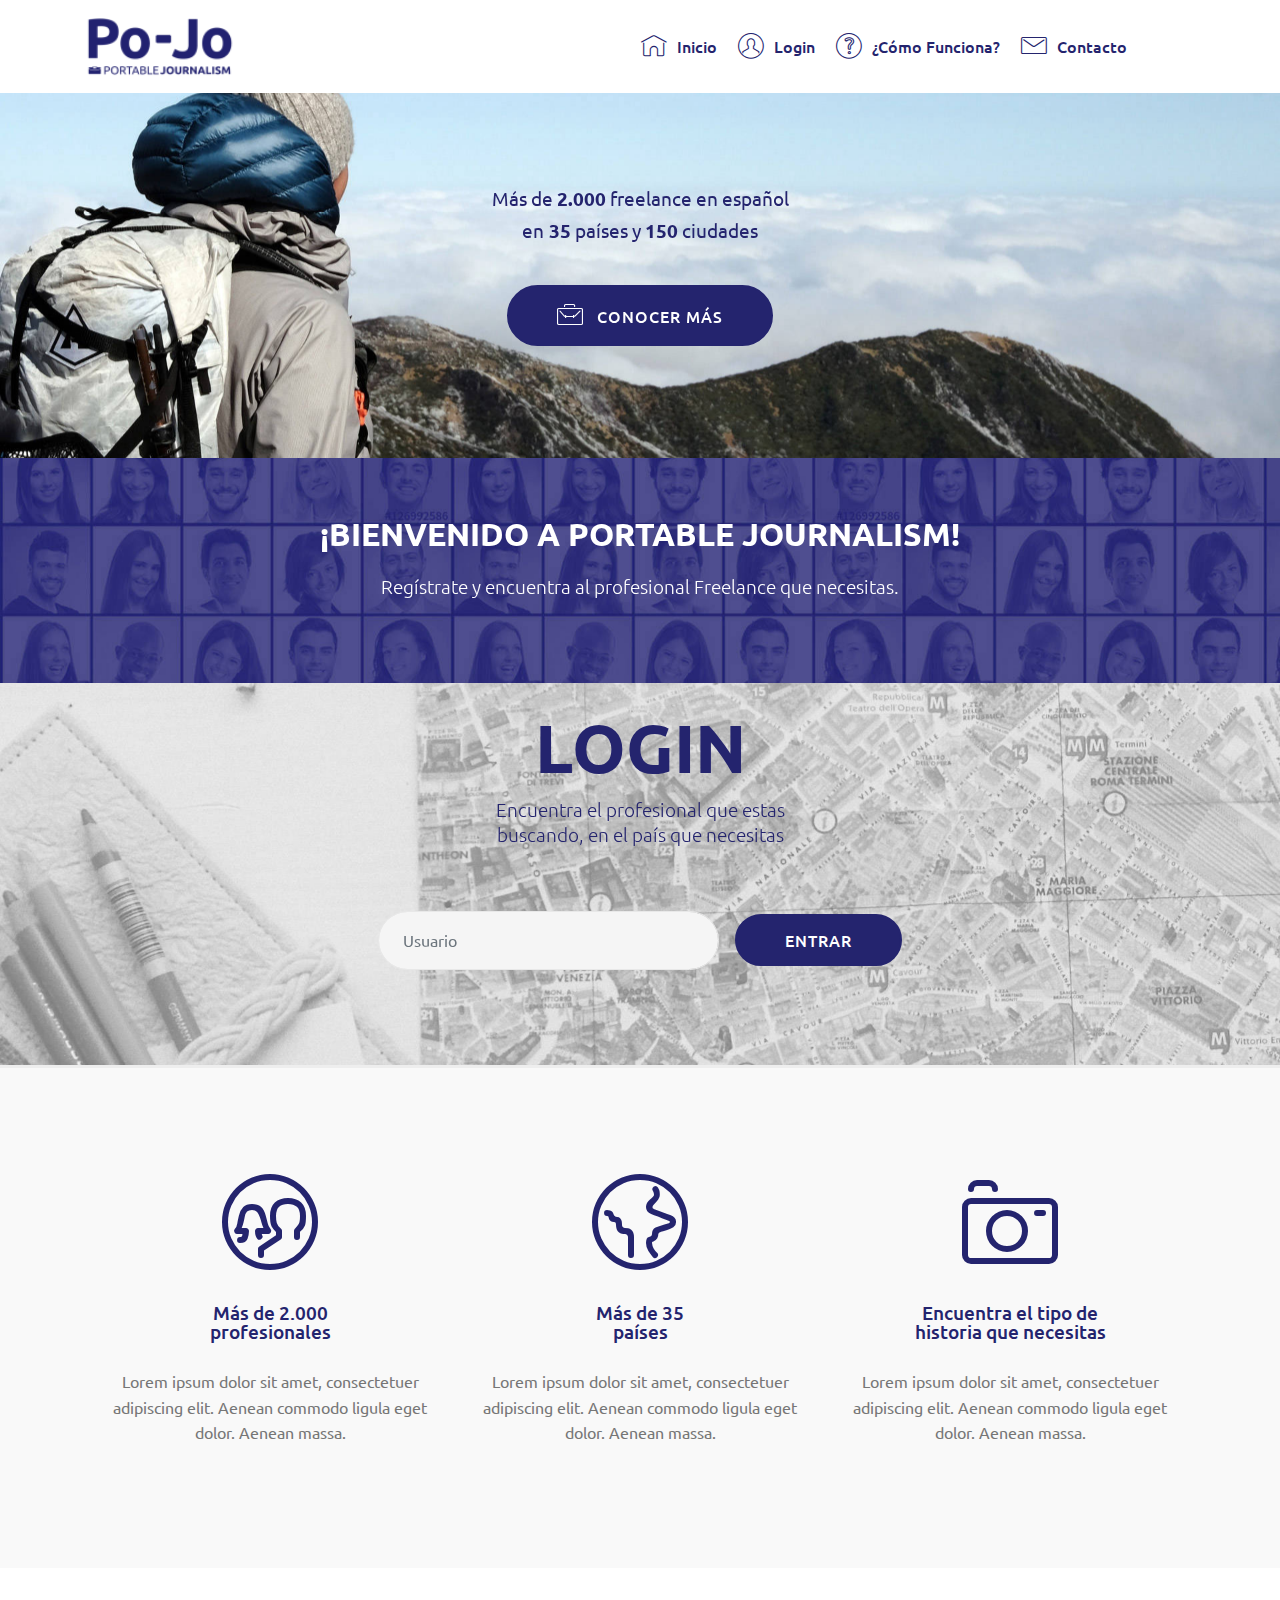
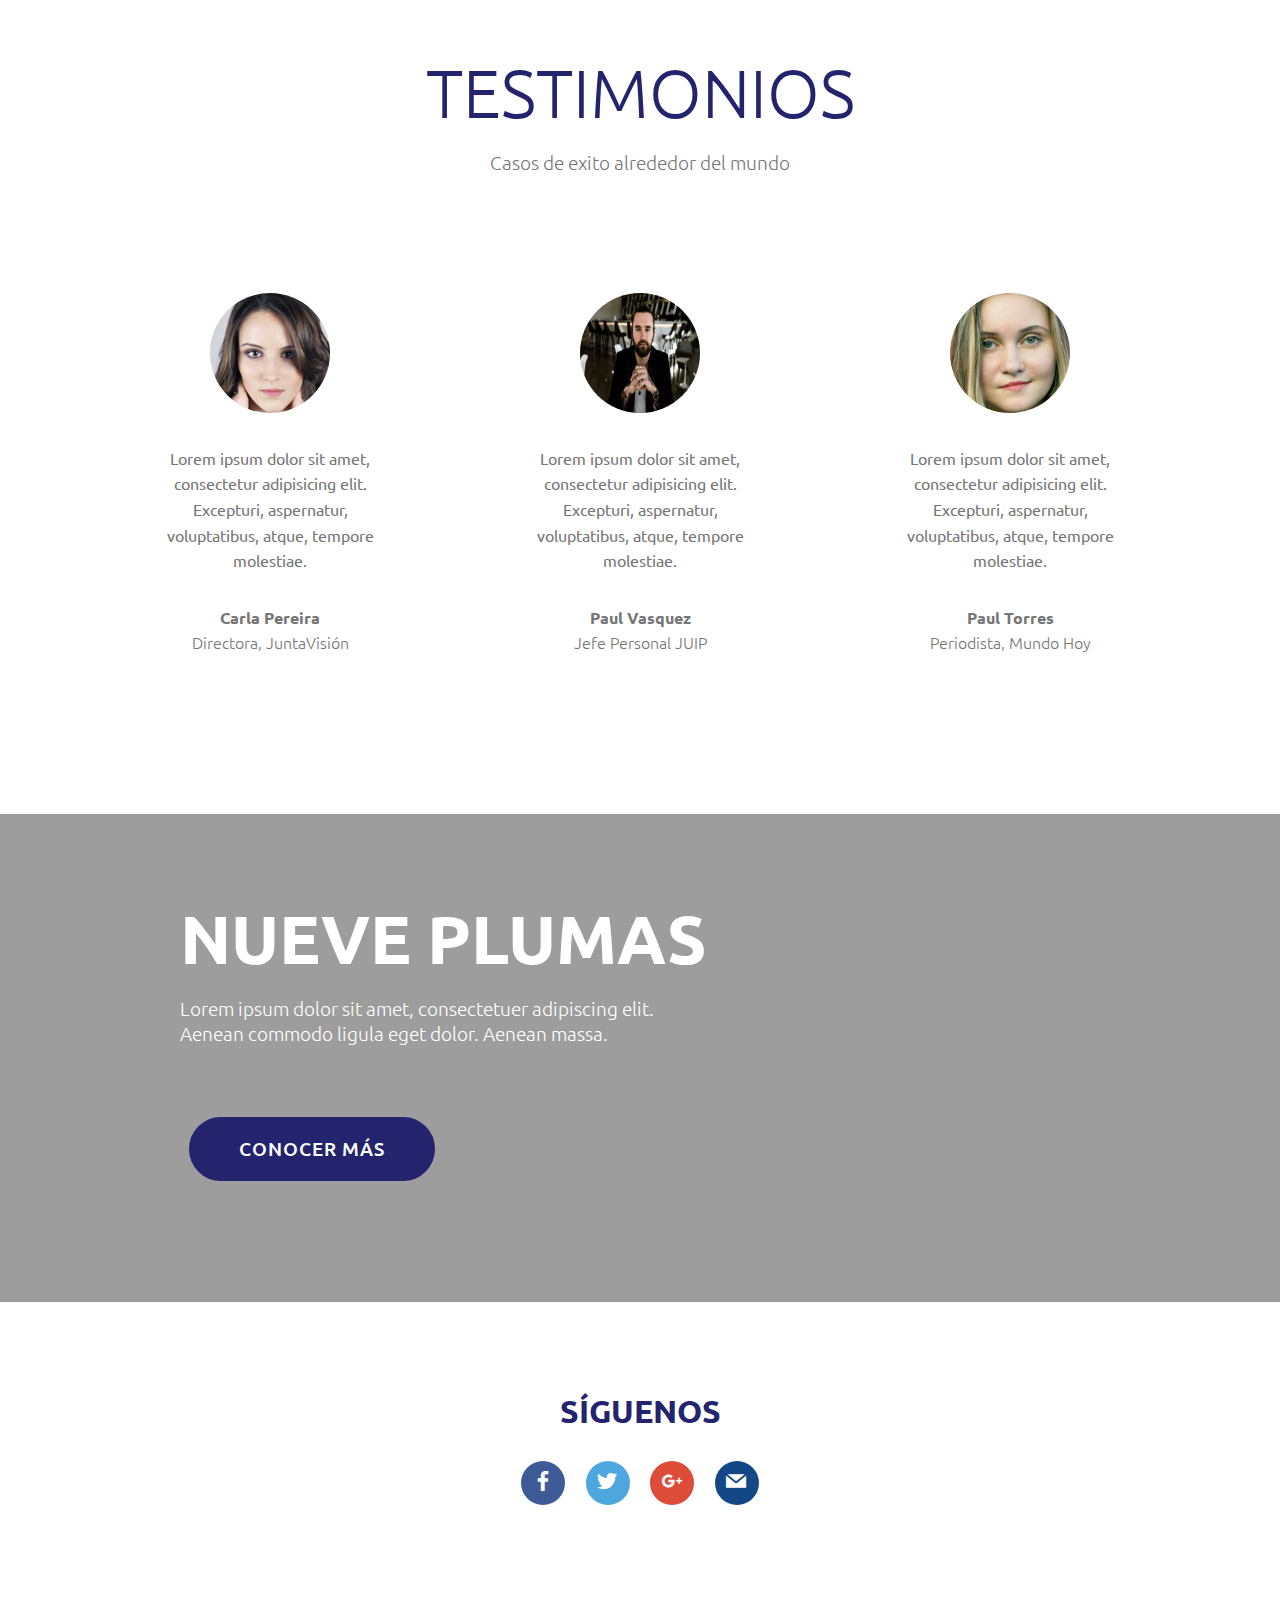
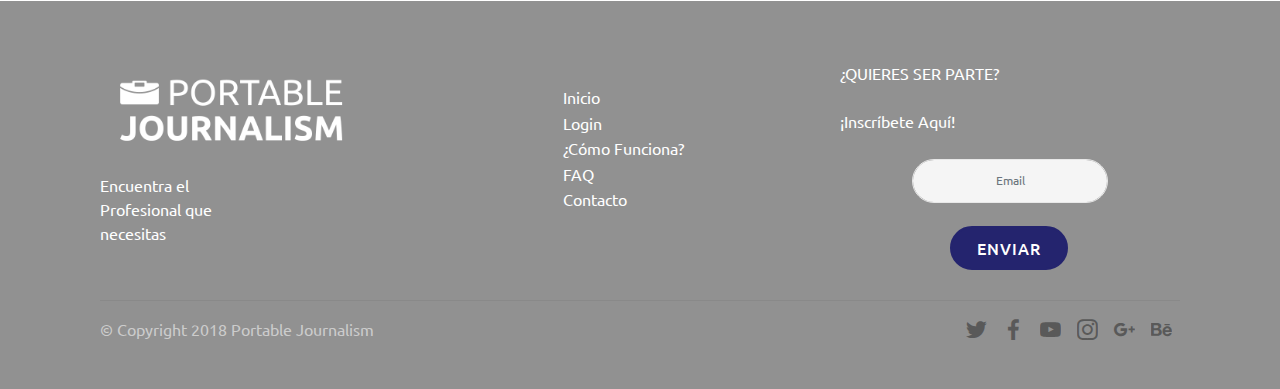
==== index.html @ 91a8a39e "create github pages" ====
<!DOCTYPE html>
<html >
<head>
  <!-- Site made with Mobirise Website Builder v4.7.2, https://mobirise.com -->
  <meta charset="UTF-8">
  <meta http-equiv="X-UA-Compatible" content="IE=edge">
  <meta name="generator" content="Mobirise v4.7.2, mobirise.com">
  <meta name="viewport" content="width=device-width, initial-scale=1, minimum-scale=1">
  <link rel="shortcut icon" href="assets/images/logo-144x69.png" type="image/x-icon">
  <meta name="description" content="">
  <title>Home</title>
  <link rel="stylesheet" href="assets/web/assets/mobirise-icons-bold/mobirise-icons-bold.css">
  <link rel="stylesheet" href="assets/web/assets/mobirise-icons/mobirise-icons.css">
  <link rel="stylesheet" href="assets/tether/tether.min.css">
  <link rel="stylesheet" href="assets/bootstrap/css/bootstrap.min.css">
  <link rel="stylesheet" href="assets/bootstrap/css/bootstrap-grid.min.css">
  <link rel="stylesheet" href="assets/bootstrap/css/bootstrap-reboot.min.css">
  <link rel="stylesheet" href="assets/dropdown/css/style.css">
  <link rel="stylesheet" href="assets/socicon/css/styles.css">
  <link rel="stylesheet" href="assets/theme/css/style.css">
  <link rel="stylesheet" href="assets/mobirise/css/mbr-additional.css" type="text/css">
  
  
  
</head>
<body>
  <section class="menu cid-qR2shRdgOY" once="menu" id="menu1-0">

    

    <nav class="navbar navbar-expand beta-menu navbar-dropdown align-items-center navbar-fixed-top navbar-toggleable-sm">
        <button class="navbar-toggler navbar-toggler-right" type="button" data-toggle="collapse" data-target="#navbarSupportedContent" aria-controls="navbarSupportedContent" aria-expanded="false" aria-label="Toggle navigation">
            <div class="hamburger">
                <span></span>
                <span></span>
                <span></span>
                <span></span>
            </div>
        </button>
        <div class="menu-logo">
            <div class="navbar-brand">
                <span class="navbar-logo">
                    <a href="https://mobirise.com">
                         <img src="assets/images/logo-144x69.png" alt="Mobirise" title="" style="height: 4.8rem;">
                    </a>
                </span>
                
            </div>
        </div>
        <div class="collapse navbar-collapse" id="navbarSupportedContent">
            <ul class="navbar-nav nav-dropdown nav-right" data-app-modern-menu="true"><li class="nav-item">
                    <a class="nav-link link text-primary display-4" href="https://franciscarivas.github.io/mobirise/">
                        <span class="mbri-home mbr-iconfont mbr-iconfont-btn"></span>
                        Inicio</a>
                </li>
                <li class="nav-item">
                    <a class="nav-link link text-primary display-4" href="https://mobirise.com"><span class="mbri-user mbr-iconfont mbr-iconfont-btn"></span>Login</a>
                </li><li class="nav-item"><a class="nav-link link text-primary display-4" href="https://franciscarivas.github.io/mobirise/"><span class="mbri-question mbr-iconfont mbr-iconfont-btn"></span>¿Cómo Funciona?</a></li><li class="nav-item"><a class="nav-link link text-primary display-4" href="https://franciscarivas.github.io/mobirise/"><span class="mbri-letter mbr-iconfont mbr-iconfont-btn"></span>Contacto</a></li><li class="nav-item"><a class="nav-link link text-primary display-4" href="https://mobirise.com"></a></li><li class="nav-item"><a class="nav-link link text-primary display-4" href="https://mobirise.com"></a></li><li class="nav-item"><a class="nav-link link text-primary display-4" href="https://mobirise.com"></a></li></ul>
            
        </div>
    </nav>
</section>

<section class="engine"><a href="https://mobirise.me/p">website templates free download</a></section><section class="header1 cid-qR2sjiqQci mbr-parallax-background" id="header1-1">

    

    

    <div class="container">
        <div class="row justify-content-md-center">
            <div class="mbr-white col-md-10">
                <h1 class="mbr-section-title align-center mbr-bold pb-3 mbr-fonts-style display-1"></h1>
                <h3 class="mbr-section-subtitle align-center mbr-light pb-3 mbr-fonts-style display-2"></h3>
                <p class="mbr-text align-center pb-3 mbr-fonts-style display-5">Más de <strong>2.000</strong> freelance en español<br>en<strong> 35</strong> países y <strong>150</strong> ciudades</p>
                <div class="mbr-section-btn align-center"><a class="btn btn-md btn-primary display-4" href="https://franciscarivas.github.io/mobirise/"><span class="mbri-briefcase mbr-iconfont mbr-iconfont-btn"></span>
                        CONOCER MÁS</a></div>
            </div>
        </div>
    </div>

</section>

<section class="mbr-section content5 cid-qR2swwVXvq mbr-parallax-background" id="content5-3">

    

    

    <div class="container">
        <div class="media-container-row">
            <div class="title col-12 col-md-8">
                <h2 class="align-center mbr-bold mbr-white pb-3 mbr-fonts-style display-2">¡BIENVENIDO A PORTABLE JOURNALISM!</h2>
                <h3 class="mbr-section-subtitle align-center mbr-light mbr-white pb-3 mbr-fonts-style display-5">Regístrate y encuentra al profesional Freelance que necesitas.</h3>
                
                
            </div>
        </div>
    </div>
</section>

<section class="mbr-section form3 cid-qR2uHifoIw mbr-parallax-background" id="form3-a">

    

    

    <div class="container">
        <div class="row justify-content-center">
            <div class="title col-12 col-lg-8">
                <h2 class="align-center pb-2 mbr-fonts-style display-1"><font color="#24246e"><strong>LOGIN</strong></font></h2>
                <h3 class="mbr-section-subtitle align-center pb-5 mbr-light mbr-fonts-style display-5">Encuentra el profesional que estas<br>buscando, en el país que necesitas</h3>
            </div>
        </div>

        <div class="row py-2 justify-content-center">
            <div class="col-12 col-lg-6  col-md-8 " data-form-type="formoid">
                <div data-form-alert="" hidden="">Thanks for filling out the form!</div>
                <form class="mbr-form" action="https://mobirise.com/" method="post" data-form-title="Mobirise Form"><input type="hidden" name="email" data-form-email="true" value="YLYQpDA7Uh5OqTy0f5D2QaCdz2758QoC7FRjq2Punm1d/ck8s6/oNuH8CZ5H6f0L0sEiq/+JmQwBrK6fEkjw8oXgZe6y9FggLzqSJC/s6CwYlIObrxLmzUrCQZPc0epC" data-form-field="Email">
                    <div class="mbr-subscribe input-group">
                        <input class="form-control" type="email" name="email" placeholder="Usuario" data-form-field="Email" required="" id="email-form3-a">
                        <span class="input-group-btn"><button href="" type="submit" class="btn btn-primary display-4">ENTRAR</button></span>
                    </div>
                </form>
            </div>
        </div>
    </div>
</section>

<section class="features1 cid-qR2sHfVOE1" id="features1-4">
    
    

    
    <div class="container">
        <div class="media-container-row">

            <div class="card p-3 col-12 col-md-6 col-lg-4">
                <div class="card-img pb-3">
                    <span class="mbr-iconfont mbrib-users" style="color: rgb(36, 36, 110);"></span>
                </div>
                <div class="card-box">
                    <h4 class="card-title py-3 mbr-fonts-style display-5">Más de 2.000<br>profesionales</h4>
                    <p class="mbr-text mbr-fonts-style display-7">
                        Lorem ipsum dolor sit amet, consectetuer adipiscing elit. Aenean commodo ligula eget dolor. Aenean massa.
                    </p>
                </div>
            </div>

            <div class="card p-3 col-12 col-md-6 col-lg-4">
                <div class="card-img pb-3">
                    <span class="mbr-iconfont mbrib-globe" style="color: rgb(36, 36, 110);"></span>
                </div>
                <div class="card-box">
                    <h4 class="card-title py-3 mbr-fonts-style display-5">
                        Más de 35 <br>países</h4>
                    <p class="mbr-text mbr-fonts-style display-7">
                        Lorem ipsum dolor sit amet, consectetuer adipiscing elit. Aenean commodo ligula eget dolor. Aenean massa.
                    </p>
                </div>
            </div>

            <div class="card p-3 col-12 col-md-6 col-lg-4">
                <div class="card-img pb-3">
                    <span class="mbr-iconfont mbrib-camera" style="color: rgb(36, 36, 110);"></span>
                </div>
                <div class="card-box">
                    <h4 class="card-title py-3 mbr-fonts-style display-5">
                        Encuentra el tipo de<br>historia que necesitas</h4>
                    <p class="mbr-text mbr-fonts-style display-7">
                        Lorem ipsum dolor sit amet, consectetuer adipiscing elit. Aenean commodo ligula eget dolor. Aenean massa.
                    </p>
                </div>
            </div>

            

        </div>

    </div>

</section>

<section class="testimonials1 cid-qR2MjSITB6" id="testimonials1-d">

    

    
    <div class="container">
        <div class="media-container-row">
            <div class="title col-12 align-center">
                <h2 class="pb-3 mbr-fonts-style display-1">
                    TESTIMONIOS</h2>
                <h3 class="mbr-section-subtitle mbr-light pb-3 mbr-fonts-style display-5">Casos de exito alrededor del mundo</h3>
            </div>
        </div>
    </div>

    <div class="container pt-3 mt-2">
        <div class="media-container-row">
            <div class="mbr-testimonial p-3 align-center col-12 col-md-6 col-lg-4">
                <div class="panel-item p-3">
                    <div class="card-block">
                        <div class="testimonial-photo">
                            <img src="assets/images/face1.jpg">
                        </div>
                        <p class="mbr-text mbr-fonts-style display-7">
                           Lorem ipsum dolor sit amet, consectetur adipisicing elit. Excepturi, aspernatur, voluptatibus, atque, tempore molestiae.
                        </p>
                    </div>
                    <div class="card-footer">
                        <div class="mbr-author-name mbr-bold mbr-fonts-style display-7">
                             Carla Pereira</div>
                        <small class="mbr-author-desc mbr-italic mbr-light mbr-fonts-style display-7">
                               Directora, JuntaVisión</small>
                    </div>
                </div>
            </div>

            <div class="mbr-testimonial p-3 align-center col-12 col-md-6 col-lg-4">
                <div class="panel-item p-3">
                    <div class="card-block">
                        <div class="testimonial-photo">
                            <img src="assets/images/mbr-240x160.jpg" alt="" title="">
                        </div>
                        <p class="mbr-text mbr-fonts-style display-7">
                           Lorem ipsum dolor sit amet, consectetur adipisicing elit. Excepturi, aspernatur, voluptatibus, atque, tempore molestiae.
                        </p>
                    </div>
                    <div class="card-footer">
                        <div class="mbr-author-name mbr-bold mbr-fonts-style display-7">Paul Vasquez</div>
                        <small class="mbr-author-desc mbr-italic mbr-light mbr-fonts-style display-7">
                               Jefe Personal JUIP</small>
                    </div>
                </div>
            </div>

            <div class="mbr-testimonial p-3 align-center col-12 col-md-6 col-lg-4">
                <div class="panel-item p-3">
                    <div class="card-block">
                        <div class="testimonial-photo">
                            <img src="assets/images/face3.jpg">
                        </div>
                        <p class="mbr-text mbr-fonts-style display-7">
                           Lorem ipsum dolor sit amet, consectetur adipisicing elit. Excepturi, aspernatur, voluptatibus, atque, tempore molestiae.
                        </p>
                    </div>
                    <div class="card-footer">
                        <div class="mbr-author-name mbr-bold mbr-fonts-style display-7">
                             Paul Torres</div>
                        <small class="mbr-author-desc mbr-italic mbr-light mbr-fonts-style display-7">
                               Periodista, Mundo Hoy</small>
                    </div>
                </div>
            </div>

            

            

            
        </div>
    </div>   
</section>

<section class="mbr-section info3 cid-qR2t5KbGwZ mbr-parallax-background" id="info3-6">

    

    <div class="mbr-overlay" style="opacity: 0.4; background-color: rgb(35, 35, 35);">
    </div>

    <div class="container">
        <div class="row justify-content-center">
            <div class="media-container-column title col-12 col-md-10">
                <h2 class="align-left mbr-bold mbr-white pb-3 mbr-fonts-style display-1">NUEVE PLUMAS</h2>
                <h3 class="mbr-section-subtitle align-left mbr-light mbr-white pb-3 mbr-fonts-style display-5">Lorem ipsum dolor sit amet, consectetuer adipiscing elit. <br>Aenean commodo ligula eget dolor. Aenean massa.</h3>
                <p class="mbr-text align-left mbr-white mbr-fonts-style display-7"></p>
                <div class="mbr-section-btn align-left py-4"><a class="btn btn-primary display-5" href="https://franciscarivas.github.io/mobirise/">CONOCER MÁS</a></div>
            </div>
        </div>
    </div>
</section>

<section class="cid-qR2umJpLZR" id="social-buttons3-7">
    
    

    

    <div class="container">
        <div class="media-container-row">
            <div class="col-md-8 align-center">
                <h2 class="pb-3 mbr-section-title mbr-fonts-style display-2"><strong>
                    SÍGUENOS</strong></h2>
                <div>
                    <div class="mbr-social-likes">
                        <span class="btn btn-social socicon-bg-facebook facebook mx-2" title="Share link on Facebook">
                            <i class="socicon socicon-facebook"></i>
                        </span>
                        <span class="btn btn-social twitter socicon-bg-twitter mx-2" title="Share link on Twitter">
                            <i class="socicon socicon-twitter"></i>
                        </span>
                        <span class="btn btn-social plusone socicon-bg-googleplus mx-2" title="Share link on Google+">
                            <i class="socicon socicon-googleplus"></i>
                        </span>
                        
                        
                        
                        <span class="btn btn-social mailru socicon-bg-mail mx-2" title="Share link on Mailru">
                            <i class="socicon socicon-mail"></i>
                        </span>
                    </div>
                </div>
            </div>
        </div>
    </div>
</section>

<section class="footer3 cid-qR4LfuleBg" id="footer3-e">

    

    

    <div class="container">
        <div class="media-container-row content">
            <div class="col-md-2 col-sm-4">
                <div class="mb-3 img-logo">
                    <a href="https://mobirise.com/">
                         <img src="assets/images/logo2-336x124.png" alt="Mobirise" title="">
                    </a>
                </div>
                <p class="mbr-fonts-style foot-logo display-7">Encuentra el Profesional que necesitas</p>
            </div>
            <div class="col-md-3 col-sm-4">
                <p class="mb-4 mbr-fonts-style foot-title display-7"></p>
                <p class="mbr-text mbr-links-column mbr-fonts-style display-7"></p>
            </div>
            <div class="col-md-3 col-sm-4">
                <p class="mb-4 mbr-fonts-style foot-title display-7"></p>
                <p class="mbr-text mbr-fonts-style mbr-links-column display-7">Inicio<br>Login<br><a href="#" class="text-white">¿</a>Cómo Funciona?<br><a href="#" class="text-white">F</a>AQ
                    <br><a href="#" class="text-white">C</a>ontacto</p>
            </div>
            <div class="col-md-4 col-sm-12">
                <p class="mb-4 mbr-fonts-style foot-title display-7">
                    ¿QUIERES SER PARTE?</p>
                <p class="mbr-text form-text mbr-fonts-style display-7">¡Inscríbete Aquí!</p>
                <div class="media-container-column" data-form-type="formoid">
                    <div data-form-alert="" hidden="" class="align-center">
                        Thanks for filling out the form!
                    </div>

                    <form class="form-inline" action="https://mobirise.com/" method="post" data-form-title="Mobirise Form">
                        <input type="hidden" value="nEP6HyvWjBg774x8ujNHP425/q2p70oD5Z8B+48lqNrhXigN2N+/CaHjcRbotLWxPaCTSnT3f0LNDymy3pCxUK1FEA2gsmn4jo3w+s2Jux+Y39ZyQBcaPJb/F0B3v/ae" data-form-email="true">
                        <div class="form-group">
                            <input type="email" class="form-control input-sm input-inverse my-2" name="email" required="" data-form-field="Email" placeholder="Email" id="email-footer3-e">
                        </div>
                        <div class="input-group-btn m-2"><button href="" class="btn btn-primary display-4" type="submit" role="button">ENVIAR</button></div>
                    </form>
                </div>

            </div>
        </div>
        <div class="footer-lower">
            <div class="media-container-row">
                <div class="col-sm-12">
                    <hr>
                </div>
            </div>
            <div class="media-container-row">
                <div class="col-sm-6 copyright">
                    <p class="mbr-text mbr-fonts-style display-7">
                        © Copyright 2018 Portable Journalism</p>
                </div>
                <div class="col-md-6">
                    <div class="social-list align-right">
                        <div class="soc-item">
                            <a href="https://twitter.com/mobirise" target="_blank">
                                <span class="socicon-twitter socicon mbr-iconfont mbr-iconfont-social"></span>
                            </a>
                        </div>
                        <div class="soc-item">
                            <a href="https://www.facebook.com/pages/Mobirise/1616226671953247" target="_blank">
                                <span class="socicon-facebook socicon mbr-iconfont mbr-iconfont-social"></span>
                            </a>
                        </div>
                        <div class="soc-item">
                            <a href="https://www.youtube.com/c/mobirise" target="_blank">
                                <span class="socicon-youtube socicon mbr-iconfont mbr-iconfont-social"></span>
                            </a>
                        </div>
                        <div class="soc-item">
                            <a href="https://instagram.com/mobirise" target="_blank">
                                <span class="socicon-instagram socicon mbr-iconfont mbr-iconfont-social"></span>
                            </a>
                        </div>
                        <div class="soc-item">
                            <a href="https://plus.google.com/u/0/+Mobirise" target="_blank">
                                <span class="socicon-googleplus socicon mbr-iconfont mbr-iconfont-social"></span>
                            </a>
                        </div>
                        <div class="soc-item">
                            <a href="https://www.behance.net/Mobirise" target="_blank">
                                <span class="socicon-behance socicon mbr-iconfont mbr-iconfont-social"></span>
                            </a>
                        </div>
                    </div>
                </div>
            </div>
        </div>
    </div>
</section>


  <script src="assets/web/assets/jquery/jquery.min.js"></script>
  <script src="assets/popper/popper.min.js"></script>
  <script src="assets/tether/tether.min.js"></script>
  <script src="assets/bootstrap/js/bootstrap.min.js"></script>
  <script src="assets/dropdown/js/script.min.js"></script>
  <script src="assets/touchswipe/jquery.touch-swipe.min.js"></script>
  <script src="assets/parallax/jarallax.min.js"></script>
  <script src="assets/sociallikes/social-likes.js"></script>
  <script src="assets/smoothscroll/smooth-scroll.js"></script>
  <script src="assets/theme/js/script.js"></script>
  <script src="assets/formoid/formoid.min.js"></script>
  
  
</body>
</html>
---- assets/web/assets/mobirise-icons-bold/mobirise-icons-bold.css ----
@font-face {
  font-family: 'mobirise-icons-bold';
  src:  url('mobirise-icons-bold.eot?m1l4yr');
  src:  url('mobirise-icons-bold.eot?m1l4yr#iefix') format('embedded-opentype'),
    url('mobirise-icons-bold.ttf?m1l4yr') format('truetype'),
    url('mobirise-icons-bold.woff?m1l4yr') format('woff'),
    url('mobirise-icons-bold.svg?m1l4yr#mobirise-icons-bold') format('svg');
  font-weight: normal;
  font-style: normal;
}

[class^="mbrib-"], [class*="mbrib-"] {
  /* use !important to prevent issues with browser extensions that change fonts */
  font-family: 'mobirise-icons-bold' !important;
  speak: none;
  font-style: normal;
  font-weight: normal;
  font-variant: normal;
  text-transform: none;
  line-height: 1;

  /* Better Font Rendering =========== */
  -webkit-font-smoothing: antialiased;
  -moz-osx-font-smoothing: grayscale;
}

.mbrib-add-submenu:before {
  content: "\e900";
}
.mbrib-alert:before {
  content: "\e901";
}
.mbrib-align-center:before {
  content: "\e902";
}
.mbrib-align-justify:before {
  content: "\e903";
}
.mbrib-align-left:before {
  content: "\e904";
}
.mbrib-align-right:before {
  content: "\e905";
}
.mbrib-android:before {
  content: "\e906";
}
.mbrib-apple:before {
  content: "\e907";
}
.mbrib-arrow-down:before {
  content: "\e908";
}
.mbrib-arrow-next:before {
  content: "\e909";
}
.mbrib-arrow-prev:before {
  content: "\e90a";
}
.mbrib-arrow-up:before {
  content: "\e90b";
}
.mbrib-bold:before {
  content: "\e90c";
}
.mbrib-bookmark:before {
  content: "\e90d";
}
.mbrib-bootstrap:before {
  content: "\e90e";
}
.mbrib-briefcase:before {
  content: "\e90f";
}
.mbrib-browse:before {
  content: "\e910";
}
.mbrib-bulleted-list:before {
  content: "\e911";
}
.mbrib-calendar:before {
  content: "\e912";
}
.mbrib-camera:before {
  content: "\e913";
}
.mbrib-cart-add:before {
  content: "\e914";
}
.mbrib-cart-full:before {
  content: "\e915";
}
.mbrib-cash:before {
  content: "\e916";
}
.mbrib-change-style:before {
  content: "\e917";
}
.mbrib-chat:before {
  content: "\e918";
}
.mbrib-clock:before {
  content: "\e919";
}
.mbrib-close:before {
  content: "\e91a";
}
.mbrib-cloud:before {
  content: "\e91b";
}
.mbrib-code:before {
  content: "\e91c";
}
.mbrib-contact-form:before {
  content: "\e91d";
}
.mbrib-credit-card:before {
  content: "\e91e";
}
.mbrib-cursor-click:before {
  content: "\e91f";
}
.mbrib-cust-feedback:before {
  content: "\e920";
}
.mbrib-database:before {
  content: "\e921";
}
.mbrib-delivery:before {
  content: "\e922";
}
.mbrib-desktop:before {
  content: "\e923";
}
.mbrib-devices:before {
  content: "\e924";
}
.mbrib-down:before {
  content: "\e925";
}
.mbrib-download:before {
  content: "\e926";
}
.mbrib-drag-n-drop:before {
  content: "\e927";
}
.mbrib-drag-n-drop2:before {
  content: "\e928";
}
.mbrib-edit:before {
  content: "\e929";
}
.mbrib-edit2:before {
  content: "\e92a";
}
.mbrib-error:before {
  content: "\e92b";
}
.mbrib-extension:before {
  content: "\e92c";
}
.mbrib-features:before {
  content: "\e92d";
}
.mbrib-file:before {
  content: "\e92e";
}
.mbrib-flag:before {
  content: "\e92f";
}
.mbrib-folder:before {
  content: "\e930";
}
.mbrib-gift:before {
  content: "\e931";
}
.mbrib-github:before {
  content: "\e932";
}
.mbrib-globe-2:before {
  content: "\e933";
}
.mbrib-globe:before {
  content: "\e934";
}
.mbrib-growing-chart:before {
  content: "\e935";
}
.mbrib-hearth:before {
  content: "\e936";
}
.mbrib-help:before {
  content: "\e937";
}
.mbrib-home:before {
  content: "\e938";
}
.mbrib-hot-cup:before {
  content: "\e939";
}
.mbrib-idea:before {
  content: "\e93a";
}
.mbrib-image-gallery:before {
  content: "\e93b";
}
.mbrib-image-slider:before {
  content: "\e93c";
}
.mbrib-info:before {
  content: "\e93d";
}
.mbrib-italic:before {
  content: "\e93e";
}
.mbrib-key:before {
  content: "\e93f";
}
.mbrib-laptop:before {
  content: "\e940";
}
.mbrib-layers:before {
  content: "\e941";
}
.mbrib-left-right:before {
  content: "\e942";
}
.mbrib-left:before {
  content: "\e943";
}
.mbrib-letter:before {
  content: "\e944";
}
.mbrib-like:before {
  content: "\e945";
}
.mbrib-link:before {
  content: "\e946";
}
.mbrib-lock:before {
  content: "\e947";
}
.mbrib-login:before {
  content: "\e948";
}
.mbrib-logout:before {
  content: "\e949";
}
.mbrib-magic-stick:before {
  content: "\e94a";
}
.mbrib-map-pin:before {
  content: "\e94b";
}
.mbrib-menu:before {
  content: "\e94c";
}
.mbrib-mobile:before {
  content: "\e94d";
}
.mbrib-mobile2:before {
  content: "\e94e";
}
.mbrib-mobirise:before {
  content: "\e94f";
}
.mbrib-more-horizontal:before {
  content: "\e950";
}
.mbrib-more-vertical:before {
  content: "\e951";
}
.mbrib-music:before {
  content: "\e952";
}
.mbrib-new-file:before {
  content: "\e953";
}
.mbrib-numbered-list:before {
  content: "\e954";
}
.mbrib-opened-folder:before {
  content: "\e955";
}
.mbrib-pages:before {
  content: "\e956";
}
.mbrib-paper-plane:before {
  content: "\e957";
}
.mbrib-paperclip:before {
  content: "\e958";
}
.mbrib-photo:before {
  content: "\e959";
}
.mbrib-photos:before {
  content: "\e95a";
}
.mbrib-pin:before {
  content: "\e95b";
}
.mbrib-play:before {
  content: "\e95c";
}
.mbrib-plus:before {
  content: "\e95d";
}
.mbrib-preview:before {
  content: "\e95e";
}
.mbrib-print:before {
  content: "\e95f";
}
.mbrib-protect:before {
  content: "\e960";
}
.mbrib-question:before {
  content: "\e961";
}
.mbrib-quote-left:before {
  content: "\e962";
}
.mbrib-quote-right:before {
  content: "\e963";
}
.mbrib-redo:before {
  content: "\e964";
}
.mbrib-refresh:before {
  content: "\e965";
}
.mbrib-responsive:before {
  content: "\e966";
}
.mbrib-right:before {
  content: "\e967";
}
.mbrib-rocket:before {
  content: "\e968";
}
.mbrib-sad-face:before {
  content: "\e969";
}
.mbrib-sale:before {
  content: "\e96a";
}
.mbrib-save:before {
  content: "\e96b";
}
.mbrib-search:before {
  content: "\e96c";
}
.mbrib-setting:before {
  content: "\e96d";
}
.mbrib-setting2:before {
  content: "\e96e";
}
.mbrib-setting3:before {
  content: "\e96f";
}
.mbrib-share:before {
  content: "\e970";
}
.mbrib-shopping-bag:before {
  content: "\e971";
}
.mbrib-shopping-basket:before {
  content: "\e972";
}
.mbrib-shopping-cart:before {
  content: "\e973";
}
.mbrib-sites:before {
  content: "\e974";
}
.mbrib-smile-face:before {
  content: "\e975";
}
.mbrib-speed:before {
  content: "\e976";
}
.mbrib-star:before {
  content: "\e977";
}
.mbrib-success:before {
  content: "\e978";
}
.mbrib-sun:before {
  content: "\e979";
}
.mbrib-sun2:before {
  content: "\e97a";
}
.mbrib-tablet-vertical:before {
  content: "\e97b";
}
.mbrib-tablet:before {
  content: "\e97c";
}
.mbrib-target:before {
  content: "\e97d";
}
.mbrib-timer:before {
  content: "\e97e";
}
.mbrib-to-ftp:before {
  content: "\e97f";
}
.mbrib-to-local-drive:before {
  content: "\e980";
}
.mbrib-touch-swipe:before {
  content: "\e981";
}
.mbrib-touch:before {
  content: "\e982";
}
.mbrib-trash:before {
  content: "\e983";
}
.mbrib-underline:before {
  content: "\e984";
}
.mbrib-undo:before {
  content: "\e985";
}
.mbrib-unlink:before {
  content: "\e986";
}
.mbrib-unlock:before {
  content: "\e987";
}
.mbrib-up-down:before {
  content: "\e988";
}
.mbrib-up:before {
  content: "\e989";
}
.mbrib-update:before {
  content: "\e98a";
}
.mbrib-upload:before {
  content: "\e98b";
}
.mbrib-user:before {
  content: "\e98c";
}
.mbrib-user2:before {
  content: "\e98d";
}
.mbrib-users:before {
  content: "\e98e";
}
.mbrib-video-play:before {
  content: "\e98f";
}
.mbrib-video:before {
  content: "\e990";
}
.mbrib-watch:before {
  content: "\e991";
}
.mbrib-website-theme:before {
  content: "\e992";
}
.mbrib-wifi:before {
  content: "\e993";
}
.mbrib-windows:before {
  content: "\e994";
}
.mbrib-zoom-out:before {
  content: "\e995";
}
---- assets/web/assets/mobirise-icons/mobirise-icons.css ----
@font-face {
  font-family: 'MobiriseIcons';
  src:  url('mobirise-icons.eot?spat4u');
  src:  url('mobirise-icons.eot?spat4u#iefix') format('embedded-opentype'),
    url('mobirise-icons.ttf?spat4u') format('truetype'),
    url('mobirise-icons.woff?spat4u') format('woff'),
    url('mobirise-icons.svg?spat4u#MobiriseIcons') format('svg');
  font-weight: normal;
  font-style: normal;
}

[class^="mbri-"], [class*=" mbri-"] {
  /* use !important to prevent issues with browser extensions that change fonts */
  font-family: MobiriseIcons !important;
  speak: none;
  font-style: normal;
  font-weight: normal;
  font-variant: normal;
  text-transform: none;
  line-height: 1;

  /* Better Font Rendering =========== */
  -webkit-font-smoothing: antialiased;
  -moz-osx-font-smoothing: grayscale;
}

.mbri-add-submenu:before {
  content: "\e900";
}
.mbri-alert:before {
  content: "\e901";
}
.mbri-align-center:before {
  content: "\e902";
}
.mbri-align-justify:before {
  content: "\e903";
}
.mbri-align-left:before {
  content: "\e904";
}
.mbri-align-right:before {
  content: "\e905";
}
.mbri-android:before {
  content: "\e906";
}
.mbri-apple:before {
  content: "\e907";
}
.mbri-arrow-down:before {
  content: "\e908";
}
.mbri-arrow-next:before {
  content: "\e909";
}
.mbri-arrow-prev:before {
  content: "\e90a";
}
.mbri-arrow-up:before {
  content: "\e90b";
}
.mbri-bold:before {
  content: "\e90c";
}
.mbri-bookmark:before {
  content: "\e90d";
}
.mbri-bootstrap:before {
  content: "\e90e";
}
.mbri-briefcase:before {
  content: "\e90f";
}
.mbri-browse:before {
  content: "\e910";
}
.mbri-bulleted-list:before {
  content: "\e911";
}
.mbri-calendar:before {
  content: "\e912";
}
.mbri-camera:before {
  content: "\e913";
}
.mbri-cart-add:before {
  content: "\e914";
}
.mbri-cart-full:before {
  content: "\e915";
}
.mbri-cash:before {
  content: "\e916";
}
.mbri-change-style:before {
  content: "\e917";
}
.mbri-chat:before {
  content: "\e918";
}
.mbri-clock:before {
  content: "\e919";
}
.mbri-close:before {
  content: "\e91a";
}
.mbri-cloud:before {
  content: "\e91b";
}
.mbri-code:before {
  content: "\e91c";
}
.mbri-contact-form:before {
  content: "\e91d";
}
.mbri-credit-card:before {
  content: "\e91e";
}
.mbri-cursor-click:before {
  content: "\e91f";
}
.mbri-cust-feedback:before {
  content: "\e920";
}
.mbri-database:before {
  content: "\e921";
}
.mbri-delivery:before {
  content: "\e922";
}
.mbri-desktop:before {
  content: "\e923";
}
.mbri-devices:before {
  content: "\e924";
}
.mbri-down:before {
  content: "\e925";
}
.mbri-download:before {
  content: "\e989";
}
.mbri-drag-n-drop:before {
  content: "\e927";
}
.mbri-drag-n-drop2:before {
  content: "\e928";
}
.mbri-edit:before {
  content: "\e929";
}
.mbri-edit2:before {
  content: "\e92a";
}
.mbri-error:before {
  content: "\e92b";
}
.mbri-extension:before {
  content: "\e92c";
}
.mbri-features:before {
  content: "\e92d";
}
.mbri-file:before {
  content: "\e92e";
}
.mbri-flag:before {
  content: "\e92f";
}
.mbri-folder:before {
  content: "\e930";
}
.mbri-gift:before {
  content: "\e931";
}
.mbri-github:before {
  content: "\e932";
}
.mbri-globe:before {
  content: "\e933";
}
.mbri-globe-2:before {
  content: "\e934";
}
.mbri-growing-chart:before {
  content: "\e935";
}
.mbri-hearth:before {
  content: "\e936";
}
.mbri-help:before {
  content: "\e937";
}
.mbri-home:before {
  content: "\e938";
}
.mbri-hot-cup:before {
  content: "\e939";
}
.mbri-idea:before {
  content: "\e93a";
}
.mbri-image-gallery:before {
  content: "\e93b";
}
.mbri-image-slider:before {
  content: "\e93c";
}
.mbri-info:before {
  content: "\e93d";
}
.mbri-italic:before {
  content: "\e93e";
}
.mbri-key:before {
  content: "\e93f";
}
.mbri-laptop:before {
  content: "\e940";
}
.mbri-layers:before {
  content: "\e941";
}
.mbri-left-right:before {
  content: "\e942";
}
.mbri-left:before {
  content: "\e943";
}
.mbri-letter:before {
  content: "\e944";
}
.mbri-like:before {
  content: "\e945";
}
.mbri-link:before {
  content: "\e946";
}
.mbri-lock:before {
  content: "\e947";
}
.mbri-login:before {
  content: "\e948";
}
.mbri-logout:before {
  content: "\e949";
}
.mbri-magic-stick:before {
  content: "\e94a";
}
.mbri-map-pin:before {
  content: "\e94b";
}
.mbri-menu:before {
  content: "\e94c";
}
.mbri-mobile:before {
  content: "\e94d";
}
.mbri-mobile2:before {
  content: "\e94e";
}
.mbri-mobirise:before {
  content: "\e94f";
}
.mbri-more-horizontal:before {
  content: "\e950";
}
.mbri-more-vertical:before {
  content: "\e951";
}
.mbri-music:before {
  content: "\e952";
}
.mbri-new-file:before {
  content: "\e953";
}
.mbri-numbered-list:before {
  content: "\e954";
}
.mbri-opened-folder:before {
  content: "\e955";
}
.mbri-pages:before {
  content: "\e956";
}
.mbri-paper-plane:before {
  content: "\e957";
}
.mbri-paperclip:before {
  content: "\e958";
}
.mbri-photo:before {
  content: "\e959";
}
.mbri-photos:before {
  content: "\e95a";
}
.mbri-pin:before {
  content: "\e95b";
}
.mbri-play:before {
  content: "\e95c";
}
.mbri-plus:before {
  content: "\e95d";
}
.mbri-preview:before {
  content: "\e95e";
}
.mbri-print:before {
  content: "\e95f";
}
.mbri-protect:before {
  content: "\e960";
}
.mbri-question:before {
  content: "\e961";
}
.mbri-quote-left:before {
  content: "\e962";
}
.mbri-quote-right:before {
  content: "\e963";
}
.mbri-refresh:before {
  content: "\e964";
}
.mbri-responsive:before {
  content: "\e965";
}
.mbri-right:before {
  content: "\e966";
}
.mbri-rocket:before {
  content: "\e967";
}
.mbri-sad-face:before {
  content: "\e968";
}
.mbri-sale:before {
  content: "\e969";
}
.mbri-save:before {
  content: "\e96a";
}
.mbri-search:before {
  content: "\e96b";
}
.mbri-setting:before {
  content: "\e96c";
}
.mbri-setting2:before {
  content: "\e96d";
}
.mbri-setting3:before {
  content: "\e96e";
}
.mbri-share:before {
  content: "\e96f";
}
.mbri-shopping-bag:before {
  content: "\e970";
}
.mbri-shopping-basket:before {
  content: "\e971";
}
.mbri-shopping-cart:before {
  content: "\e972";
}
.mbri-sites:before {
  content: "\e973";
}
.mbri-smile-face:before {
  content: "\e974";
}
.mbri-speed:before {
  content: "\e975";
}
.mbri-star:before {
  content: "\e976";
}
.mbri-success:before {
  content: "\e977";
}
.mbri-sun:before {
  content: "\e978";
}
.mbri-sun2:before {
  content: "\e979";
}
.mbri-tablet:before {
  content: "\e97a";
}
.mbri-tablet-vertical:before {
  content: "\e97b";
}
.mbri-target:before {
  content: "\e97c";
}
.mbri-timer:before {
  content: "\e97d";
}
.mbri-to-ftp:before {
  content: "\e97e";
}
.mbri-to-local-drive:before {
  content: "\e97f";
}
.mbri-touch-swipe:before {
  content: "\e980";
}
.mbri-touch:before {
  content: "\e981";
}
.mbri-trash:before {
  content: "\e982";
}
.mbri-underline:before {
  content: "\e983";
}
.mbri-unlink:before {
  content: "\e984";
}
.mbri-unlock:before {
  content: "\e985";
}
.mbri-up-down:before {
  content: "\e986";
}
.mbri-up:before {
  content: "\e987";
}
.mbri-update:before {
  content: "\e988";
}
.mbri-upload:before {
 content: "\e926"; 
}
.mbri-user:before {
  content: "\e98a";
}
.mbri-user2:before {
  content: "\e98b";
}
.mbri-users:before {
  content: "\e98c";
}
.mbri-video:before {
  content: "\e98d";
}
.mbri-video-play:before {
  content: "\e98e";
}
.mbri-watch:before {
  content: "\e98f";
}
.mbri-website-theme:before {
  content: "\e990";
}
.mbri-wifi:before {
  content: "\e991";
}
.mbri-windows:before {
  content: "\e992";
}
.mbri-zoom-out:before {
  content: "\e993";
}
.mbri-redo:before {
  content: "\e994";
}
.mbri-undo:before {
  content: "\e995";
}
---- assets/dropdown/css/style.css ----
.navbar-dropdown {
  left: 0;
  padding: 0;
  position: absolute;
  right: 0;
  top: 0;
  transition: all 0.45s ease;
  z-index: 1030;
  background: #282828; }
  .navbar-dropdown .navbar-logo {
    margin-right: 0.8rem;
    transition: margin 0.3s ease-in-out;
    vertical-align: middle; }
    .navbar-dropdown .navbar-logo img {
      height: 3.125rem;
      transition: all 0.3s ease-in-out; }
    .navbar-dropdown .navbar-logo.mbr-iconfont {
      font-size: 3.125rem;
      line-height: 3.125rem; }
  .navbar-dropdown .navbar-caption {
    font-weight: 700;
    white-space: normal;
    vertical-align: -4px;
    line-height: 3.125rem !important; }
    .navbar-dropdown .navbar-caption, .navbar-dropdown .navbar-caption:hover {
      color: inherit;
      text-decoration: none; }
  .navbar-dropdown .mbr-iconfont + .navbar-caption {
    vertical-align: -1px; }
  .navbar-dropdown.navbar-fixed-top {
    position: fixed; }
  .navbar-dropdown .navbar-brand span {
    vertical-align: -4px; }
  .navbar-dropdown.bg-color.transparent {
    background: none; }
  .navbar-dropdown.navbar-short .navbar-brand {
    padding: 0.625rem 0; }
    .navbar-dropdown.navbar-short .navbar-brand span {
      vertical-align: -1px; }
  .navbar-dropdown.navbar-short .navbar-caption {
    line-height: 2.375rem !important;
    vertical-align: -2px; }
  .navbar-dropdown.navbar-short .navbar-logo {
    margin-right: 0.5rem; }
    .navbar-dropdown.navbar-short .navbar-logo img {
      height: 2.375rem; }
    .navbar-dropdown.navbar-short .navbar-logo.mbr-iconfont {
      font-size: 2.375rem;
      line-height: 2.375rem; }
  .navbar-dropdown.navbar-short .mbr-table-cell {
    height: 3.625rem; }
  .navbar-dropdown .navbar-close {
    left: 0.6875rem;
    position: fixed;
    top: 0.75rem;
    z-index: 1000; }
  .navbar-dropdown .hamburger-icon {
    content: "";
    display: inline-block;
    vertical-align: middle;
    width: 16px;
    -webkit-box-shadow: 0 -6px 0 1px #282828,0 0 0 1px #282828,0 6px 0 1px #282828;
    -moz-box-shadow: 0 -6px 0 1px #282828,0 0 0 1px #282828,0 6px 0 1px #282828;
    box-shadow: 0 -6px 0 1px #282828,0 0 0 1px #282828,0 6px 0 1px #282828; }

.dropdown-menu .dropdown-toggle[data-toggle="dropdown-submenu"]::after {
  border-bottom: 0.35em solid transparent;
  border-left: 0.35em solid;
  border-right: 0;
  border-top: 0.35em solid transparent;
  margin-left: 0.3rem; }

.dropdown-menu .dropdown-item:focus {
  outline: 0; }

.nav-dropdown {
  font-size: 0.75rem;
  font-weight: 500;
  height: auto !important; }
  .nav-dropdown .nav-btn {
    padding-left: 1rem; }
  .nav-dropdown .link {
    margin: .667em 1.667em;
    font-weight: 500;
    padding: 0;
    transition: color .2s ease-in-out; }
    .nav-dropdown .link.dropdown-toggle {
      margin-right: 2.583em; }
      .nav-dropdown .link.dropdown-toggle::after {
        margin-left: .25rem;
        border-top: 0.35em solid;
        border-right: 0.35em solid transparent;
        border-left: 0.35em solid transparent;
        border-bottom: 0; }
      .nav-dropdown .link.dropdown-toggle[aria-expanded="true"] {
        margin: 0;
        padding: 0.667em 3.263em  0.667em 1.667em; }
  .nav-dropdown .link::after,
  .nav-dropdown .dropdown-item::after {
    color: inherit; }
  .nav-dropdown .btn {
    font-size: 0.75rem;
    font-weight: 700;
    letter-spacing: 0;
    margin-bottom: 0;
    padding-left: 1.25rem;
    padding-right: 1.25rem; }
  .nav-dropdown .dropdown-menu {
    border-radius: 0;
    border: 0;
    left: 0;
    margin: 0;
    padding-bottom: 1.25rem;
    padding-top: 1.25rem;
    position: relative; }
  .nav-dropdown .dropdown-submenu {
    margin-left: 0.125rem;
    top: 0; }
  .nav-dropdown .dropdown-item {
    font-weight: 500;
    line-height: 2;
    padding: 0.3846em 4.615em 0.3846em 1.5385em;
    position: relative;
    transition: color .2s ease-in-out, background-color .2s ease-in-out; }
    .nav-dropdown .dropdown-item::after {
      margin-top: -0.3077em;
      position: absolute;
      right: 1.1538em;
      top: 50%; }
    .nav-dropdown .dropdown-item:focus, .nav-dropdown .dropdown-item:hover {
      background: none; }

@media (max-width: 767px) {
  .nav-dropdown.navbar-toggleable-sm {
    bottom: 0;
    display: none;
    left: 0;
    overflow-x: hidden;
    position: fixed;
    top: 0;
    transform: translateX(-100%);
    -ms-transform: translateX(-100%);
    -webkit-transform: translateX(-100%);
    width: 18.75rem;
    z-index: 999; } }
.nav-dropdown.navbar-toggleable-xl {
  bottom: 0;
  display: none;
  left: 0;
  overflow-x: hidden;
  position: fixed;
  top: 0;
  transform: translateX(-100%);
  -ms-transform: translateX(-100%);
  -webkit-transform: translateX(-100%);
  width: 18.75rem;
  z-index: 999; }

.nav-dropdown-sm {
  display: block !important;
  overflow-x: hidden;
  overflow: auto;
  padding-top: 3.875rem; }
  .nav-dropdown-sm::after {
    content: "";
    display: block;
    height: 3rem;
    width: 100%; }
  .nav-dropdown-sm.collapse.in ~ .navbar-close {
    display: block !important; }
  .nav-dropdown-sm.collapsing, .nav-dropdown-sm.collapse.in {
    transform: translateX(0);
    -ms-transform: translateX(0);
    -webkit-transform: translateX(0);
    transition: all 0.25s ease-out;
    -webkit-transition: all 0.25s ease-out;
    background: #282828; }
  .nav-dropdown-sm.collapsing[aria-expanded="false"] {
    transform: translateX(-100%);
    -ms-transform: translateX(-100%);
    -webkit-transform: translateX(-100%); }
  .nav-dropdown-sm .nav-item {
    display: block;
    margin-left: 0 !important;
    padding-left: 0; }
  .nav-dropdown-sm .link,
  .nav-dropdown-sm .dropdown-item {
    border-top: 1px dotted rgba(255, 255, 255, 0.1);
    font-size: 0.8125rem;
    line-height: 1.6;
    margin: 0 !important;
    padding: 0.875rem 2.4rem 0.875rem 1.5625rem !important;
    position: relative;
    white-space: normal; }
    .nav-dropdown-sm .link:focus, .nav-dropdown-sm .link:hover,
    .nav-dropdown-sm .dropdown-item:focus,
    .nav-dropdown-sm .dropdown-item:hover {
      background: rgba(0, 0, 0, 0.2) !important;
      color: #c0a375; }
  .nav-dropdown-sm .nav-btn {
    position: relative;
    padding: 1.5625rem 1.5625rem 0 1.5625rem; }
    .nav-dropdown-sm .nav-btn::before {
      border-top: 1px dotted rgba(255, 255, 255, 0.1);
      content: "";
      left: 0;
      position: absolute;
      top: 0;
      width: 100%; }
    .nav-dropdown-sm .nav-btn + .nav-btn {
      padding-top: 0.625rem; }
      .nav-dropdown-sm .nav-btn + .nav-btn::before {
        display: none; }
  .nav-dropdown-sm .btn {
    padding: 0.625rem 0; }
  .nav-dropdown-sm .dropdown-toggle[data-toggle="dropdown-submenu"]::after {
    margin-left: .25rem;
    border-top: 0.35em solid;
    border-right: 0.35em solid transparent;
    border-left: 0.35em solid transparent;
    border-bottom: 0; }
  .nav-dropdown-sm .dropdown-toggle[data-toggle="dropdown-submenu"][aria-expanded="true"]::after {
    border-top: 0;
    border-right: 0.35em solid transparent;
    border-left: 0.35em solid transparent;
    border-bottom: 0.35em solid; }
  .nav-dropdown-sm .dropdown-menu {
    margin: 0;
    padding: 0;
    position: relative;
    top: 0;
    left: 0;
    width: 100%;
    border: 0;
    float: none;
    border-radius: 0;
    background: none; }
  .nav-dropdown-sm .dropdown-submenu {
    left: 100%;
    margin-left: 0.125rem;
    margin-top: -1.25rem;
    top: 0; }

.navbar-toggleable-sm .nav-dropdown .dropdown-menu {
  position: absolute; }

.navbar-toggleable-sm .nav-dropdown .dropdown-submenu {
  left: 100%;
  margin-left: 0.125rem;
  margin-top: -1.25rem;
  top: 0; }

.navbar-toggleable-sm.opened .nav-dropdown .dropdown-menu {
  position: relative; }

.navbar-toggleable-sm.opened .nav-dropdown .dropdown-submenu {
  left: 0;
  margin-left: 00rem;
  margin-top: 0rem;
  top: 0; }

.is-builder .nav-dropdown.collapsing {
  transition: none !important; }

/*# sourceMappingURL=style.css.map */
---- assets/socicon/css/styles.css ----
@charset "UTF-8";

@font-face {
  font-family: "socicon";
  src:url("../fonts/socicon.eot");
  src:url("../fonts/socicon.eot?#iefix") format("embedded-opentype"),
    url("../fonts/socicon.woff") format("woff"),
    url("../fonts/socicon.ttf") format("truetype"),
    url("../fonts/socicon.svg#socicon") format("svg");
  font-weight: normal;
  font-style: normal;

}

[data-icon]:before {
  font-family: "socicon" !important;
  content: attr(data-icon);
  font-style: normal !important;
  font-weight: normal !important;
  font-variant: normal !important;
  text-transform: none !important;
  speak: none;
  line-height: 1;
  -webkit-font-smoothing: antialiased;
  -moz-osx-font-smoothing: grayscale;
}

[class^="socicon-"]:before,
[class*=" socicon-"]:before {
  font-family: "socicon" !important;
  font-style: normal !important;
  font-weight: normal !important;
  font-variant: normal !important;
  text-transform: none !important;
  speak: none;
  line-height: 1;
  -webkit-font-smoothing: antialiased;
  -moz-osx-font-smoothing: grayscale;
}

.socicon-modelmayhem:before {
  content: "\e000";
}
.socicon-mixcloud:before {
  content: "\e001";
}
.socicon-drupal:before {
  content: "\e002";
}
.socicon-swarm:before {
  content: "\e003";
}
.socicon-istock:before {
  content: "\e004";
}
.socicon-yammer:before {
  content: "\e005";
}
.socicon-ello:before {
  content: "\e006";
}
.socicon-stackoverflow:before {
  content: "\e007";
}
.socicon-persona:before {
  content: "\e008";
}
.socicon-triplej:before {
  content: "\e009";
}
.socicon-houzz:before {
  content: "\e00a";
}
.socicon-rss:before {
  content: "\e00b";
}
.socicon-paypal:before {
  content: "\e00c";
}
.socicon-odnoklassniki:before {
  content: "\e00d";
}
.socicon-airbnb:before {
  content: "\e00e";
}
.socicon-periscope:before {
  content: "\e00f";
}
.socicon-outlook:before {
  content: "\e010";
}
.socicon-coderwall:before {
  content: "\e011";
}
.socicon-tripadvisor:before {
  content: "\e012";
}
.socicon-appnet:before {
  content: "\e013";
}
.socicon-goodreads:before {
  content: "\e014";
}
.socicon-tripit:before {
  content: "\e015";
}
.socicon-lanyrd:before {
  content: "\e016";
}
.socicon-slideshare:before {
  content: "\e017";
}
.socicon-buffer:before {
  content: "\e018";
}
.socicon-disqus:before {
  content: "\e019";
}
.socicon-vkontakte:before {
  content: "\e01a";
}
.socicon-whatsapp:before {
  content: "\e01b";
}
.socicon-patreon:before {
  content: "\e01c";
}
.socicon-storehouse:before {
  content: "\e01d";
}
.socicon-pocket:before {
  content: "\e01e";
}
.socicon-mail:before {
  content: "\e01f";
}
.socicon-blogger:before {
  content: "\e020";
}
.socicon-technorati:before {
  content: "\e021";
}
.socicon-reddit:before {
  content: "\e022";
}
.socicon-dribbble:before {
  content: "\e023";
}
.socicon-stumbleupon:before {
  content: "\e024";
}
.socicon-digg:before {
  content: "\e025";
}
.socicon-envato:before {
  content: "\e026";
}
.socicon-behance:before {
  content: "\e027";
}
.socicon-delicious:before {
  content: "\e028";
}
.socicon-deviantart:before {
  content: "\e029";
}
.socicon-forrst:before {
  content: "\e02a";
}
.socicon-play:before {
  content: "\e02b";
}
.socicon-zerply:before {
  content: "\e02c";
}
.socicon-wikipedia:before {
  content: "\e02d";
}
.socicon-apple:before {
  content: "\e02e";
}
.socicon-flattr:before {
  content: "\e02f";
}
.socicon-github:before {
  content: "\e030";
}
.socicon-renren:before {
  content: "\e031";
}
.socicon-friendfeed:before {
  content: "\e032";
}
.socicon-newsvine:before {
  content: "\e033";
}
.socicon-identica:before {
  content: "\e034";
}
.socicon-bebo:before {
  content: "\e035";
}
.socicon-zynga:before {
  content: "\e036";
}
.socicon-steam:before {
  content: "\e037";
}
.socicon-xbox:before {
  content: "\e038";
}
.socicon-windows:before {
  content: "\e039";
}
.socicon-qq:before {
  content: "\e03a";
}
.socicon-douban:before {
  content: "\e03b";
}
.socicon-meetup:before {
  content: "\e03c";
}
.socicon-playstation:before {
  content: "\e03d";
}
.socicon-android:before {
  content: "\e03e";
}
.socicon-snapchat:before {
  content: "\e03f";
}
.socicon-twitter:before {
  content: "\e040";
}
.socicon-facebook:before {
  content: "\e041";
}
.socicon-googleplus:before {
  content: "\e042";
}
.socicon-pinterest:before {
  content: "\e043";
}
.socicon-foursquare:before {
  content: "\e044";
}
.socicon-yahoo:before {
  content: "\e045";
}
.socicon-skype:before {
  content: "\e046";
}
.socicon-yelp:before {
  content: "\e047";
}
.socicon-feedburner:before {
  content: "\e048";
}
.socicon-linkedin:before {
  content: "\e049";
}
.socicon-viadeo:before {
  content: "\e04a";
}
.socicon-xing:before {
  content: "\e04b";
}
.socicon-myspace:before {
  content: "\e04c";
}
.socicon-soundcloud:before {
  content: "\e04d";
}
.socicon-spotify:before {
  content: "\e04e";
}
.socicon-grooveshark:before {
  content: "\e04f";
}
.socicon-lastfm:before {
  content: "\e050";
}
.socicon-youtube:before {
  content: "\e051";
}
.socicon-vimeo:before {
  content: "\e052";
}
.socicon-dailymotion:before {
  content: "\e053";
}
.socicon-vine:before {
  content: "\e054";
}
.socicon-flickr:before {
  content: "\e055";
}
.socicon-500px:before {
  content: "\e056";
}
.socicon-wordpress:before {
  content: "\e058";
}
.socicon-tumblr:before {
  content: "\e059";
}
.socicon-twitch:before {
  content: "\e05a";
}
.socicon-8tracks:before {
  content: "\e05b";
}
.socicon-amazon:before {
  content: "\e05c";
}
.socicon-icq:before {
  content: "\e05d";
}
.socicon-smugmug:before {
  content: "\e05e";
}
.socicon-ravelry:before {
  content: "\e05f";
}
.socicon-weibo:before {
  content: "\e060";
}
.socicon-baidu:before {
  content: "\e061";
}
.socicon-angellist:before {
  content: "\e062";
}
.socicon-ebay:before {
  content: "\e063";
}
.socicon-imdb:before {
  content: "\e064";
}
.socicon-stayfriends:before {
  content: "\e065";
}
.socicon-residentadvisor:before {
  content: "\e066";
}
.socicon-google:before {
  content: "\e067";
}
.socicon-yandex:before {
  content: "\e068";
}
.socicon-sharethis:before {
  content: "\e069";
}
.socicon-bandcamp:before {
  content: "\e06a";
}
.socicon-itunes:before {
  content: "\e06b";
}
.socicon-deezer:before {
  content: "\e06c";
}
.socicon-telegram:before {
  content: "\e06e";
}
.socicon-openid:before {
  content: "\e06f";
}
.socicon-amplement:before {
  content: "\e070";
}
.socicon-viber:before {
  content: "\e071";
}
.socicon-zomato:before {
  content: "\e072";
}
.socicon-draugiem:before {
  content: "\e074";
}
.socicon-endomodo:before {
  content: "\e075";
}
.socicon-filmweb:before {
  content: "\e076";
}
.socicon-stackexchange:before {
  content: "\e077";
}
.socicon-wykop:before {
  content: "\e078";
}
.socicon-teamspeak:before {
  content: "\e079";
}
.socicon-teamviewer:before {
  content: "\e07a";
}
.socicon-ventrilo:before {
  content: "\e07b";
}
.socicon-younow:before {
  content: "\e07c";
}
.socicon-raidcall:before {
  content: "\e07d";
}
.socicon-mumble:before {
  content: "\e07e";
}
.socicon-medium:before {
  content: "\e06d";
}
.socicon-bebee:before {
  content: "\e07f";
}
.socicon-hitbox:before {
  content: "\e080";
}
.socicon-reverbnation:before {
  content: "\e081";
}
.socicon-formulr:before {
  content: "\e082";
}
.socicon-instagram:before {
  content: "\e057";
}
.socicon-battlenet:before {
  content: "\e083";
}
.socicon-chrome:before {
  content: "\e084";
}
.socicon-discord:before {
  content: "\e086";
}
.socicon-issuu:before {
  content: "\e087";
}
.socicon-macos:before {
  content: "\e088";
}
.socicon-firefox:before {
  content: "\e089";
}
.socicon-opera:before {
  content: "\e08d";
}
.socicon-keybase:before {
  content: "\e090";
}
.socicon-alliance:before {
  content: "\e091";
}
.socicon-livejournal:before {
  content: "\e092";
}
.socicon-googlephotos:before {
  content: "\e093";
}
.socicon-horde:before {
  content: "\e094";
}
.socicon-etsy:before {
  content: "\e095";
}
.socicon-zapier:before {
  content: "\e096";
}
.socicon-google-scholar:before {
  content: "\e097";
}
.socicon-researchgate:before {
  content: "\e098";
}
.socicon-wechat:before {
  content: "\e099";
}
.socicon-strava:before {
  content: "\e09a";
}
.socicon-line:before {
  content: "\e09b";
}
.socicon-lyft:before {
  content: "\e09c";
}
.socicon-uber:before {
  content: "\e09d";
}
.socicon-songkick:before {
  content: "\e09e";
}
.socicon-viewbug:before {
  content: "\e09f";
}
.socicon-googlegroups:before {
  content: "\e0a0";
}
.socicon-quora:before {
  content: "\e073";
}
.socicon-diablo:before {
  content: "\e085";
}
.socicon-blizzard:before {
  content: "\e0a1";
}
.socicon-hearthstone:before {
  content: "\e08b";
}
.socicon-heroes:before {
  content: "\e08a";
}
.socicon-overwatch:before {
  content: "\e08c";
}
.socicon-warcraft:before {
  content: "\e08e";
}
.socicon-starcraft:before {
  content: "\e08f";
}
.socicon-beam:before {
  content: "\e0a2";
}
.socicon-curse:before {
  content: "\e0a3";
}
.socicon-player:before {
  content: "\e0a4";
}
.socicon-streamjar:before {
  content: "\e0a5";
}
.socicon-nintendo:before {
  content: "\e0a6";
}
.socicon-hellocoton:before {
  content: "\e0a7";
}
---- assets/theme/css/style.css ----
/*!
 * Mobirise v4 theme (https://mobirise.com/)
 * Copyright 2017 Mobirise
 */
section {
  background-color: #eeeeee; }

section,
.container,
.container-fluid {
  position: relative;
  word-wrap: break-word; }

a.mbr-iconfont:hover {
  text-decoration: none; }

.article .lead p, .article .lead ul, .article .lead ol, .article .lead pre, .article .lead blockquote {
  margin-bottom: 0; }

a {
  font-style: normal;
  font-weight: 400;
  cursor: pointer; }
  a, a:hover {
    text-decoration: none; }

figure {
  margin-bottom: 0; }

body {
  color: #232323; }

h1, h2, h3, h4, h5, h6,
.h1, .h2, .h3, .h4, .h5, .h6,
.display-1, .display-2, .display-3, .display-4 {
  line-height: 1;
  word-break: break-word;
  word-wrap: break-word; }

b, strong {
  font-weight: bold; }

blockquote {
  padding: 10px 0 10px 20px;
  position: relative;
  border-left: 2px solid;
  border-color: #ff3366; }

input:-webkit-autofill, input:-webkit-autofill:hover, input:-webkit-autofill:focus, input:-webkit-autofill:active {
  transition-delay: 9999s;
  transition-property: background-color, color; }

textarea[type="hidden"] {
  display: none; }

body {
  position: relative; }

section {
  background-position: 50% 50%;
  background-repeat: no-repeat;
  background-size: cover; }
  section .mbr-background-video,
  section .mbr-background-video-preview {
    position: absolute;
    bottom: 0;
    left: 0;
    right: 0;
    top: 0; }

.hidden {
  visibility: hidden; }

.mbr-z-index20 {
  z-index: 20; }

/*! Base colors */
.mbr-white {
  color: #ffffff; }

.mbr-black {
  color: #000000; }

.mbr-bg-white {
  background-color: #ffffff; }

.mbr-bg-black {
  background-color: #000000; }

/*! Text-aligns */
.align-left {
  text-align: left; }

.align-center {
  text-align: center; }

.align-right {
  text-align: right; }

@media (max-width: 767px) {
  .align-left, .align-center, .align-right, .mbr-section-btn, .mbr-section-title {
    text-align: center; } }
/*! Font-weight  */
.mbr-light {
  font-weight: 300; }

.mbr-regular {
  font-weight: 400; }

.mbr-semibold {
  font-weight: 500; }

.mbr-bold {
  font-weight: 700; }

/*! Media  */
.media-size-item {
  -webkit-flex: 1 1 auto;
  -moz-flex: 1 1 auto;
  -ms-flex: 1 1 auto;
  -o-flex: 1 1 auto;
  flex: 1 1 auto; }

.media-content {
  -webkit-flex-basis: 100%;
  flex-basis: 100%; }

.media-container-row {
  display: -ms-flexbox;
  display: -webkit-flex;
  display: flex;
  -webkit-flex-direction: row;
  -ms-flex-direction: row;
  flex-direction: row;
  -webkit-flex-wrap: wrap;
  -ms-flex-wrap: wrap;
  flex-wrap: wrap;
  -webkit-justify-content: center;
  -ms-flex-pack: center;
  justify-content: center;
  -webkit-align-content: center;
  -ms-flex-line-pack: center;
  align-content: center;
  -webkit-align-items: start;
  -ms-flex-align: start;
  align-items: start; }
  .media-container-row .media-size-item {
    width: 400px; }

.media-container-column {
  display: -ms-flexbox;
  display: -webkit-flex;
  display: flex;
  -webkit-flex-direction: column;
  -ms-flex-direction: column;
  flex-direction: column;
  -webkit-flex-wrap: wrap;
  -ms-flex-wrap: wrap;
  flex-wrap: wrap;
  -webkit-justify-content: center;
  -ms-flex-pack: center;
  justify-content: center;
  -webkit-align-content: center;
  -ms-flex-line-pack: center;
  align-content: center;
  -webkit-align-items: stretch;
  -ms-flex-align: stretch;
  align-items: stretch; }
  .media-container-column > * {
    width: 100%; }

@media (min-width: 992px) {
  .media-container-row {
    -webkit-flex-wrap: nowrap;
    -ms-flex-wrap: nowrap;
    flex-wrap: nowrap; } }
figure {
  overflow: hidden; }

figure[mbr-media-size] {
  transition: width 0.1s; }

.mbr-figure img, .mbr-figure iframe {
  display: block;
  width: 100%; }

.card {
  background-color: transparent;
  border: none; }

.card-img {
  text-align: center;
  flex-shrink: 0; }

.media {
  max-width: 100%;
  margin: 0 auto; }

.mbr-figure {
  -ms-flex-item-align: center;
  -ms-grid-row-align: center;
  -webkit-align-self: center;
  align-self: center; }

.media-container > div {
  max-width: 100%; }

.mbr-figure img, .card-img img {
  width: 100%; }

@media (max-width: 991px) {
  .media-size-item {
    width: auto !important; }

  .media {
    width: auto; }

  .mbr-figure {
    width: 100% !important; } }
/*! Buttons */
.mbr-section-btn {
  margin-left: -.25rem;
  margin-right: -.25rem;
  font-size: 0; }

nav .mbr-section-btn {
  margin-left: 0rem;
  margin-right: 0rem; }

/*! Btn icon margin */
.btn .mbr-iconfont, .btn.btn-sm .mbr-iconfont {
  cursor: pointer;
  margin-right: 0.5rem; }

.btn.btn-md .mbr-iconfont, .btn.btn-md .mbr-iconfont {
  margin-right: 0.8rem; }

.mbr-regular {
  font-weight: 400; }

.mbr-semibold {
  font-weight: 500; }

.mbr-bold {
  font-weight: 700; }

[type="submit"] {
  -webkit-appearance: none; }

/*! Full-screen */
.mbr-fullscreen .mbr-overlay {
  min-height: 100vh; }

.mbr-fullscreen {
  display: flex;
  display: -webkit-flex;
  display: -moz-flex;
  display: -ms-flex;
  display: -o-flex;
  align-items: center;
  -webkit-align-items: center;
  min-height: 100vh;
  padding-top: 3rem;
  padding-bottom: 3rem; }

/*! Map */
.map {
  height: 25rem;
  position: relative; }
  .map iframe {
    width: 100%;
    height: 100%; }

/* Form */
.form-asterisk {
  font-family: initial;
  position: absolute;
  top: -2px;
  font-weight: normal; }

/*! Scroll to top arrow */
.mbr-arrow-up {
  bottom: 25px;
  right: 90px;
  position: fixed;
  text-align: right;
  z-index: 5000;
  color: #ffffff;
  font-size: 32px;
  transform: rotate(180deg);
  -webkit-transform: rotate(180deg); }

.mbr-arrow-up a {
  background: rgba(0, 0, 0, 0.2);
  border-radius: 3px;
  color: #fff;
  display: inline-block;
  height: 60px;
  width: 60px;
  outline-style: none !important;
  position: relative;
  text-decoration: none;
  transition: all .3s ease-in-out;
  cursor: pointer;
  text-align: center; }
  .mbr-arrow-up a:hover {
    background-color: rgba(0, 0, 0, 0.4); }
  .mbr-arrow-up a i {
    line-height: 60px; }

.mbr-arrow-up-icon {
  display: block;
  color: #fff; }

.mbr-arrow-up-icon::before {
  content: "\203a";
  display: inline-block;
  font-family: serif;
  font-size: 32px;
  line-height: 1;
  font-style: normal;
  position: relative;
  top: 6px;
  left: -4px;
  -webkit-transform: rotate(-90deg);
  transform: rotate(-90deg); }

/*! Arrow Down */
.mbr-arrow {
  position: absolute;
  bottom: 45px;
  left: 50%;
  width: 60px;
  height: 60px;
  cursor: pointer;
  background-color: rgba(80, 80, 80, 0.5);
  border-radius: 50%;
  -webkit-transform: translateX(-50%);
  transform: translateX(-50%); }
  .mbr-arrow > a {
    display: inline-block;
    text-decoration: none;
    outline-style: none;
    -webkit-animation: arrowdown 1.7s ease-in-out infinite;
    animation: arrowdown 1.7s ease-in-out infinite; }
    .mbr-arrow > a > i {
      position: absolute;
      top: -2px;
      left: 15px;
      font-size: 2rem; }

@keyframes arrowdown {
  0% {
    transform: translateY(0px);
    -webkit-transform: translateY(0px); }
  50% {
    transform: translateY(-5px);
    -webkit-transform: translateY(-5px); }
  100% {
    transform: translateY(0px);
    -webkit-transform: translateY(0px); } }
@-webkit-keyframes arrowdown {
  0% {
    transform: translateY(0px);
    -webkit-transform: translateY(0px); }
  50% {
    transform: translateY(-5px);
    -webkit-transform: translateY(-5px); }
  100% {
    transform: translateY(0px);
    -webkit-transform: translateY(0px); } }
@media (max-width: 500px) {
  .mbr-arrow-up {
    left: 50%;
    right: auto;
    transform: translateX(-50%) rotate(180deg);
    -webkit-transform: translateX(-50%) rotate(180deg); } }
/*Gradients animation*/
@keyframes gradient-animation {
  from {
    background-position: 0% 100%;
    animation-timing-function: ease-in-out; }
  to {
    background-position: 100% 0%;
    animation-timing-function: ease-in-out; } }
@-webkit-keyframes gradient-animation {
  from {
    background-position: 0% 100%;
    animation-timing-function: ease-in-out; }
  to {
    background-position: 100% 0%;
    animation-timing-function: ease-in-out; } }
.bg-gradient {
  background-size: 200% 200%;
  animation: gradient-animation 5s infinite alternate;
  -webkit-animation: gradient-animation 5s infinite alternate; }

.menu .navbar-brand {
  display: -webkit-flex; }
  .menu .navbar-brand span {
    display: flex;
    display: -webkit-flex; }
  .menu .navbar-brand .navbar-caption-wrap {
    display: -webkit-flex; }
  .menu .navbar-brand .navbar-logo img {
    display: -webkit-flex; }
@media (min-width: 768px) and (max-width: 991px) {
  .menu .navbar-toggleable-sm .navbar-nav {
    display: -webkit-box;
    display: -webkit-flex;
    display: -ms-flexbox; } }
@media (min-width: 992px) {
  .menu .navbar-nav.nav-dropdown {
    display: -webkit-flex; }
  .menu .navbar-toggleable-sm .navbar-collapse {
    display: -webkit-flex !important; } }

/*# sourceMappingURL=style.css.map */
.engine {
	position: absolute;
	text-indent: -2400px;
	text-align: center;
	padding: 0;
	top: 0;
	left: -2400px;
}
---- assets/mobirise/css/mbr-additional.css ----
@import url(https://fonts.googleapis.com/css?family=Ubuntu:300,300i,400,400i,500,500i,700,700i);





body {
  font-style: normal;
  line-height: 1.5;
}
.mbr-section-title {
  font-style: normal;
  line-height: 1.2;
}
.mbr-section-subtitle {
  line-height: 1.3;
}
.mbr-text {
  font-style: normal;
  line-height: 1.6;
}
.display-1 {
  font-family: 'Ubuntu', sans-serif;
  font-size: 4.25rem;
}
.display-1 > .mbr-iconfont {
  font-size: 6.8rem;
}
.display-2 {
  font-family: 'Ubuntu', sans-serif;
  font-size: 2rem;
}
.display-2 > .mbr-iconfont {
  font-size: 3.2rem;
}
.display-4 {
  font-family: 'Ubuntu', sans-serif;
  font-size: 1rem;
}
.display-4 > .mbr-iconfont {
  font-size: 1.6rem;
}
.display-5 {
  font-family: 'Ubuntu', sans-serif;
  font-size: 1.2rem;
}
.display-5 > .mbr-iconfont {
  font-size: 1.92rem;
}
.display-7 {
  font-family: 'Ubuntu', sans-serif;
  font-size: 1rem;
}
.display-7 > .mbr-iconfont {
  font-size: 1.6rem;
}
/* ---- Fluid typography for mobile devices ---- */
/* 1.4 - font scale ratio ( bootstrap == 1.42857 ) */
/* 100vw - current viewport width */
/* (48 - 20)  48 == 48rem == 768px, 20 == 20rem == 320px(minimal supported viewport) */
/* 0.65 - min scale variable, may vary */
@media (max-width: 768px) {
  .display-1 {
    font-size: 3.4rem;
    font-size: calc( 2.1374999999999997rem + (4.25 - 2.1374999999999997) * ((100vw - 20rem) / (48 - 20)));
    line-height: calc( 1.4 * (2.1374999999999997rem + (4.25 - 2.1374999999999997) * ((100vw - 20rem) / (48 - 20))));
  }
  .display-2 {
    font-size: 1.6rem;
    font-size: calc( 1.35rem + (2 - 1.35) * ((100vw - 20rem) / (48 - 20)));
    line-height: calc( 1.4 * (1.35rem + (2 - 1.35) * ((100vw - 20rem) / (48 - 20))));
  }
  .display-4 {
    font-size: 0.8rem;
    font-size: calc( 1rem + (1 - 1) * ((100vw - 20rem) / (48 - 20)));
    line-height: calc( 1.4 * (1rem + (1 - 1) * ((100vw - 20rem) / (48 - 20))));
  }
  .display-5 {
    font-size: 0.96rem;
    font-size: calc( 1.07rem + (1.2 - 1.07) * ((100vw - 20rem) / (48 - 20)));
    line-height: calc( 1.4 * (1.07rem + (1.2 - 1.07) * ((100vw - 20rem) / (48 - 20))));
  }
}
/* Buttons */
.btn {
  font-weight: 500;
  border-width: 2px;
  font-style: normal;
  letter-spacing: 1px;
  margin: .4rem .8rem;
  white-space: normal;
  -webkit-transition: all 0.3s ease-in-out;
  -moz-transition: all 0.3s ease-in-out;
  transition: all 0.3s ease-in-out;
  padding: 1rem 3rem;
  border-radius: 3px;
  display: inline-flex;
  align-items: center;
  justify-content: center;
  word-break: break-word;
}
.btn-sm {
  font-weight: 500;
  letter-spacing: 1px;
  -webkit-transition: all 0.3s ease-in-out;
  -moz-transition: all 0.3s ease-in-out;
  transition: all 0.3s ease-in-out;
  padding: 0.6rem 1.5rem;
  border-radius: 3px;
}
.btn-md {
  font-weight: 500;
  letter-spacing: 1px;
  margin: .4rem .8rem !important;
  -webkit-transition: all 0.3s ease-in-out;
  -moz-transition: all 0.3s ease-in-out;
  transition: all 0.3s ease-in-out;
  padding: 1rem 3rem;
  border-radius: 3px;
}
.btn-lg {
  font-weight: 500;
  letter-spacing: 1px;
  margin: .4rem .8rem !important;
  -webkit-transition: all 0.3s ease-in-out;
  -moz-transition: all 0.3s ease-in-out;
  transition: all 0.3s ease-in-out;
  padding: 1.2rem 3.2rem;
  border-radius: 3px;
}
.bg-primary {
  background-color: #24246e !important;
}
.bg-success {
  background-color: #f7ed4a !important;
}
.bg-info {
  background-color: #82786e !important;
}
.bg-warning {
  background-color: #879a9f !important;
}
.bg-danger {
  background-color: #b1a374 !important;
}
.btn-primary,
.btn-primary:active {
  background-color: #24246e !important;
  border-color: #24246e !important;
  color: #ffffff !important;
}
.btn-primary:hover,
.btn-primary:focus,
.btn-primary.focus,
.btn-primary.active {
  color: #ffffff !important;
  background-color: #111134 !important;
  border-color: #111134 !important;
}
.btn-primary.disabled,
.btn-primary:disabled {
  color: #ffffff !important;
  background-color: #111134 !important;
  border-color: #111134 !important;
}
.btn-secondary,
.btn-secondary:active {
  background-color: #ff3366 !important;
  border-color: #ff3366 !important;
  color: #ffffff !important;
}
.btn-secondary:hover,
.btn-secondary:focus,
.btn-secondary.focus,
.btn-secondary.active {
  color: #ffffff !important;
  background-color: #e50039 !important;
  border-color: #e50039 !important;
}
.btn-secondary.disabled,
.btn-secondary:disabled {
  color: #ffffff !important;
  background-color: #e50039 !important;
  border-color: #e50039 !important;
}
.btn-info,
.btn-info:active {
  background-color: #82786e !important;
  border-color: #82786e !important;
  color: #ffffff !important;
}
.btn-info:hover,
.btn-info:focus,
.btn-info.focus,
.btn-info.active {
  color: #ffffff !important;
  background-color: #59524b !important;
  border-color: #59524b !important;
}
.btn-info.disabled,
.btn-info:disabled {
  color: #ffffff !important;
  background-color: #59524b !important;
  border-color: #59524b !important;
}
.btn-success,
.btn-success:active {
  background-color: #f7ed4a !important;
  border-color: #f7ed4a !important;
  color: #3f3c03 !important;
}
.btn-success:hover,
.btn-success:focus,
.btn-success.focus,
.btn-success.active {
  color: #3f3c03 !important;
  background-color: #eadd0a !important;
  border-color: #eadd0a !important;
}
.btn-success.disabled,
.btn-success:disabled {
  color: #3f3c03 !important;
  background-color: #eadd0a !important;
  border-color: #eadd0a !important;
}
.btn-warning,
.btn-warning:active {
  background-color: #879a9f !important;
  border-color: #879a9f !important;
  color: #ffffff !important;
}
.btn-warning:hover,
.btn-warning:focus,
.btn-warning.focus,
.btn-warning.active {
  color: #ffffff !important;
  background-color: #617479 !important;
  border-color: #617479 !important;
}
.btn-warning.disabled,
.btn-warning:disabled {
  color: #ffffff !important;
  background-color: #617479 !important;
  border-color: #617479 !important;
}
.btn-danger,
.btn-danger:active {
  background-color: #b1a374 !important;
  border-color: #b1a374 !important;
  color: #ffffff !important;
}
.btn-danger:hover,
.btn-danger:focus,
.btn-danger.focus,
.btn-danger.active {
  color: #ffffff !important;
  background-color: #8b7d4e !important;
  border-color: #8b7d4e !important;
}
.btn-danger.disabled,
.btn-danger:disabled {
  color: #ffffff !important;
  background-color: #8b7d4e !important;
  border-color: #8b7d4e !important;
}
.btn-white {
  color: #333333 !important;
}
.btn-white,
.btn-white:active {
  background-color: #ffffff !important;
  border-color: #ffffff !important;
  color: #808080 !important;
}
.btn-white:hover,
.btn-white:focus,
.btn-white.focus,
.btn-white.active {
  color: #808080 !important;
  background-color: #d9d9d9 !important;
  border-color: #d9d9d9 !important;
}
.btn-white.disabled,
.btn-white:disabled {
  color: #808080 !important;
  background-color: #d9d9d9 !important;
  border-color: #d9d9d9 !important;
}
.btn-black,
.btn-black:active {
  background-color: #333333 !important;
  border-color: #333333 !important;
  color: #ffffff !important;
}
.btn-black:hover,
.btn-black:focus,
.btn-black.focus,
.btn-black.active {
  color: #ffffff !important;
  background-color: #0d0d0d !important;
  border-color: #0d0d0d !important;
}
.btn-black.disabled,
.btn-black:disabled {
  color: #ffffff !important;
  background-color: #0d0d0d !important;
  border-color: #0d0d0d !important;
}
.btn-primary-outline,
.btn-primary-outline:active {
  background: none;
  border-color: #0b0b21;
  color: #0b0b21;
}
.btn-primary-outline:hover,
.btn-primary-outline:focus,
.btn-primary-outline.focus,
.btn-primary-outline.active {
  color: #ffffff;
  background-color: #24246e;
  border-color: #24246e;
}
.btn-primary-outline.disabled,
.btn-primary-outline:disabled {
  color: #ffffff !important;
  background-color: #24246e !important;
  border-color: #24246e !important;
}
.btn-secondary-outline,
.btn-secondary-outline:active {
  background: none;
  border-color: #cc0033;
  color: #cc0033;
}
.btn-secondary-outline:hover,
.btn-secondary-outline:focus,
.btn-secondary-outline.focus,
.btn-secondary-outline.active {
  color: #ffffff;
  background-color: #ff3366;
  border-color: #ff3366;
}
.btn-secondary-outline.disabled,
.btn-secondary-outline:disabled {
  color: #ffffff !important;
  background-color: #ff3366 !important;
  border-color: #ff3366 !important;
}
.btn-info-outline,
.btn-info-outline:active {
  background: none;
  border-color: #4b453f;
  color: #4b453f;
}
.btn-info-outline:hover,
.btn-info-outline:focus,
.btn-info-outline.focus,
.btn-info-outline.active {
  color: #ffffff;
  background-color: #82786e;
  border-color: #82786e;
}
.btn-info-outline.disabled,
.btn-info-outline:disabled {
  color: #ffffff !important;
  background-color: #82786e !important;
  border-color: #82786e !important;
}
.btn-success-outline,
.btn-success-outline:active {
  background: none;
  border-color: #d2c609;
  color: #d2c609;
}
.btn-success-outline:hover,
.btn-success-outline:focus,
.btn-success-outline.focus,
.btn-success-outline.active {
  color: #3f3c03;
  background-color: #f7ed4a;
  border-color: #f7ed4a;
}
.btn-success-outline.disabled,
.btn-success-outline:disabled {
  color: #3f3c03 !important;
  background-color: #f7ed4a !important;
  border-color: #f7ed4a !important;
}
.btn-warning-outline,
.btn-warning-outline:active {
  background: none;
  border-color: #55666b;
  color: #55666b;
}
.btn-warning-outline:hover,
.btn-warning-outline:focus,
.btn-warning-outline.focus,
.btn-warning-outline.active {
  color: #ffffff;
  background-color: #879a9f;
  border-color: #879a9f;
}
.btn-warning-outline.disabled,
.btn-warning-outline:disabled {
  color: #ffffff !important;
  background-color: #879a9f !important;
  border-color: #879a9f !important;
}
.btn-danger-outline,
.btn-danger-outline:active {
  background: none;
  border-color: #7a6e45;
  color: #7a6e45;
}
.btn-danger-outline:hover,
.btn-danger-outline:focus,
.btn-danger-outline.focus,
.btn-danger-outline.active {
  color: #ffffff;
  background-color: #b1a374;
  border-color: #b1a374;
}
.btn-danger-outline.disabled,
.btn-danger-outline:disabled {
  color: #ffffff !important;
  background-color: #b1a374 !important;
  border-color: #b1a374 !important;
}
.btn-black-outline,
.btn-black-outline:active {
  background: none;
  border-color: #000000;
  color: #000000;
}
.btn-black-outline:hover,
.btn-black-outline:focus,
.btn-black-outline.focus,
.btn-black-outline.active {
  color: #ffffff;
  background-color: #333333;
  border-color: #333333;
}
.btn-black-outline.disabled,
.btn-black-outline:disabled {
  color: #ffffff !important;
  background-color: #333333 !important;
  border-color: #333333 !important;
}
.btn-white-outline,
.btn-white-outline:active,
.btn-white-outline.active {
  background: none;
  border-color: #ffffff;
  color: #ffffff;
}
.btn-white-outline:hover,
.btn-white-outline:focus,
.btn-white-outline.focus {
  color: #333333;
  background-color: #ffffff;
  border-color: #ffffff;
}
.text-primary {
  color: #24246e !important;
}
.text-secondary {
  color: #ff3366 !important;
}
.text-success {
  color: #f7ed4a !important;
}
.text-info {
  color: #82786e !important;
}
.text-warning {
  color: #879a9f !important;
}
.text-danger {
  color: #b1a374 !important;
}
.text-white {
  color: #ffffff !important;
}
.text-black {
  color: #000000 !important;
}
a.text-primary:hover,
a.text-primary:focus {
  color: #0b0b21 !important;
}
a.text-secondary:hover,
a.text-secondary:focus {
  color: #cc0033 !important;
}
a.text-success:hover,
a.text-success:focus {
  color: #d2c609 !important;
}
a.text-info:hover,
a.text-info:focus {
  color: #4b453f !important;
}
a.text-warning:hover,
a.text-warning:focus {
  color: #55666b !important;
}
a.text-danger:hover,
a.text-danger:focus {
  color: #7a6e45 !important;
}
a.text-white:hover,
a.text-white:focus {
  color: #b3b3b3 !important;
}
a.text-black:hover,
a.text-black:focus {
  color: #4d4d4d !important;
}
.alert-success {
  background-color: #70c770;
}
.alert-info {
  background-color: #82786e;
}
.alert-warning {
  background-color: #879a9f;
}
.alert-danger {
  background-color: #b1a374;
}
.mbr-section-btn a.btn:not(.btn-form) {
  border-radius: 100px;
}
.mbr-section-btn a.btn:not(.btn-form):hover,
.mbr-section-btn a.btn:not(.btn-form):focus {
  box-shadow: none !important;
}
.mbr-section-btn a.btn:not(.btn-form):hover,
.mbr-section-btn a.btn:not(.btn-form):focus {
  box-shadow: 0 10px 40px 0 rgba(0, 0, 0, 0.2) !important;
  -webkit-box-shadow: 0 10px 40px 0 rgba(0, 0, 0, 0.2) !important;
}
.mbr-gallery-filter li a {
  border-radius: 100px !important;
}
.mbr-gallery-filter li.active .btn {
  background-color: #24246e;
  border-color: #24246e;
  color: #ffffff;
}
.mbr-gallery-filter li.active .btn:focus {
  box-shadow: none;
}
.nav-tabs .nav-link {
  border-radius: 100px !important;
}
.btn-form {
  border-radius: 0;
}
.btn-form:hover {
  cursor: pointer;
}
a,
a:hover {
  color: #24246e;
}
.mbr-plan-header.bg-primary .mbr-plan-subtitle,
.mbr-plan-header.bg-primary .mbr-plan-price-desc {
  color: #4d4dc5;
}
.mbr-plan-header.bg-success .mbr-plan-subtitle,
.mbr-plan-header.bg-success .mbr-plan-price-desc {
  color: #ffffff;
}
.mbr-plan-header.bg-info .mbr-plan-subtitle,
.mbr-plan-header.bg-info .mbr-plan-price-desc {
  color: #beb8b2;
}
.mbr-plan-header.bg-warning .mbr-plan-subtitle,
.mbr-plan-header.bg-warning .mbr-plan-price-desc {
  color: #ced6d8;
}
.mbr-plan-header.bg-danger .mbr-plan-subtitle,
.mbr-plan-header.bg-danger .mbr-plan-price-desc {
  color: #dfd9c6;
}
/* Scroll to top button*/
.scrollToTop_wraper {
  display: none;
}
#scrollToTop a i:before {
  content: '';
  position: absolute;
  height: 40%;
  top: 25%;
  background: #fff;
  width: 2px;
  left: calc(50% - 1px);
}
#scrollToTop a i:after {
  content: '';
  position: absolute;
  display: block;
  border-top: 2px solid #fff;
  border-right: 2px solid #fff;
  width: 40%;
  height: 40%;
  left: 30%;
  bottom: 30%;
  transform: rotate(135deg);
}
/* Others*/
.note-check a[data-value=Rubik] {
  font-style: normal;
}
.mbr-arrow a {
  color: #ffffff;
}
@media (max-width: 767px) {
  .mbr-arrow {
    display: none;
  }
}
.form-control-label {
  position: relative;
  cursor: pointer;
  margin-bottom: .357em;
  padding: 0;
}
.alert {
  color: #ffffff;
  border-radius: 0;
  border: 0;
  font-size: .875rem;
  line-height: 1.5;
  margin-bottom: 1.875rem;
  padding: 1.25rem;
  position: relative;
}
.alert.alert-form::after {
  background-color: inherit;
  bottom: -7px;
  content: "";
  display: block;
  height: 14px;
  left: 50%;
  margin-left: -7px;
  position: absolute;
  transform: rotate(45deg);
  width: 14px;
}
.form-control {
  background-color: #f5f5f5;
  box-shadow: none;
  color: #565656;
  font-family: 'Ubuntu', sans-serif;
  font-size: 1rem;
  line-height: 1.43;
  min-height: 3.5em;
  padding: 1.07em .5em;
}
.form-control > .mbr-iconfont {
  font-size: 1.6rem;
}
.form-control,
.form-control:focus {
  border: 1px solid #e8e8e8;
}
.form-active .form-control:invalid {
  border-color: red;
}
.mbr-overlay {
  background-color: #000;
  bottom: 0;
  left: 0;
  opacity: .5;
  position: absolute;
  right: 0;
  top: 0;
  z-index: 0;
}
blockquote {
  font-style: italic;
  padding: 10px 0 10px 20px;
  font-size: 1.09rem;
  position: relative;
  border-color: #24246e;
  border-width: 3px;
}
ul,
ol,
pre,
blockquote {
  margin-bottom: 2.3125rem;
}
pre {
  background: #f4f4f4;
  padding: 10px 24px;
  white-space: pre-wrap;
}
.inactive {
  -webkit-user-select: none;
  -moz-user-select: none;
  -ms-user-select: none;
  user-select: none;
  pointer-events: none;
  -webkit-user-drag: none;
  user-drag: none;
}
.mbr-section__comments .row {
  justify-content: center;
}
/* Forms */
.mbr-form .btn {
  margin: .4rem 0;
}
.mbr-form .input-group-btn a.btn {
  border-radius: 100px !important;
}
.mbr-form .input-group-btn a.btn:hover {
  box-shadow: 0 10px 40px 0 rgba(0, 0, 0, 0.2);
}
.mbr-form .input-group-btn button[type="submit"] {
  border-radius: 100px !important;
  padding: 1rem 3rem;
}
.mbr-form .input-group-btn button[type="submit"]:hover {
  box-shadow: 0 10px 40px 0 rgba(0, 0, 0, 0.2);
}
.form2 .form-control {
  border-top-left-radius: 100px;
  border-bottom-left-radius: 100px;
}
.form2 .input-group-btn a.btn {
  border-top-left-radius: 0 !important;
  border-bottom-left-radius: 0 !important;
}
.form2 .input-group-btn button[type="submit"] {
  border-top-left-radius: 0 !important;
  border-bottom-left-radius: 0 !important;
}
.form3 input[type="email"] {
  border-radius: 100px !important;
}
@media (max-width: 349px) {
  .form2 input[type="email"] {
    border-radius: 100px !important;
  }
  .form2 .input-group-btn a.btn {
    border-radius: 100px !important;
  }
  .form2 .input-group-btn button[type="submit"] {
    border-radius: 100px !important;
  }
}
@media (max-width: 767px) {
  .btn {
    font-size: .75rem !important;
  }
  .btn .mbr-iconfont {
    font-size: 1rem !important;
  }
}
/* Social block */
.btn-social {
  font-size: 20px;
  border-radius: 50%;
  padding: 0;
  width: 44px;
  height: 44px;
  line-height: 44px;
  text-align: center;
  position: relative;
  border: 2px solid #c0a375;
  border-color: #24246e;
  color: #232323;
  cursor: pointer;
}
.btn-social i {
  top: 0;
  line-height: 44px;
  width: 44px;
}
.btn-social:hover {
  color: #fff;
  background: #24246e;
}
.btn-social + .btn {
  margin-left: .1rem;
}
/* Footer */
.mbr-footer-content li::before,
.mbr-footer .mbr-contacts li::before {
  background: #24246e;
}
.mbr-footer-content li a:hover,
.mbr-footer .mbr-contacts li a:hover {
  color: #24246e;
}
.footer3 input[type="email"],
.footer4 input[type="email"] {
  border-radius: 100px !important;
}
.footer3 .input-group-btn a.btn,
.footer4 .input-group-btn a.btn {
  border-radius: 100px !important;
}
.footer3 .input-group-btn button[type="submit"],
.footer4 .input-group-btn button[type="submit"] {
  border-radius: 100px !important;
}
/* Headers*/
.header13 .form-inline input[type="email"],
.header14 .form-inline input[type="email"] {
  border-radius: 100px;
}
.header13 .form-inline input[type="text"],
.header14 .form-inline input[type="text"] {
  border-radius: 100px;
}
.header13 .form-inline input[type="tel"],
.header14 .form-inline input[type="tel"] {
  border-radius: 100px;
}
.header13 .form-inline a.btn,
.header14 .form-inline a.btn {
  border-radius: 100px;
}
.header13 .form-inline button,
.header14 .form-inline button {
  border-radius: 100px !important;
}
.offset-1 {
  margin-left: 8.33333%;
}
.offset-2 {
  margin-left: 16.66667%;
}
.offset-3 {
  margin-left: 25%;
}
.offset-4 {
  margin-left: 33.33333%;
}
.offset-5 {
  margin-left: 41.66667%;
}
.offset-6 {
  margin-left: 50%;
}
.offset-7 {
  margin-left: 58.33333%;
}
.offset-8 {
  margin-left: 66.66667%;
}
.offset-9 {
  margin-left: 75%;
}
.offset-10 {
  margin-left: 83.33333%;
}
.offset-11 {
  margin-left: 91.66667%;
}
@media (min-width: 576px) {
  .offset-sm-0 {
    margin-left: 0%;
  }
  .offset-sm-1 {
    margin-left: 8.33333%;
  }
  .offset-sm-2 {
    margin-left: 16.66667%;
  }
  .offset-sm-3 {
    margin-left: 25%;
  }
  .offset-sm-4 {
    margin-left: 33.33333%;
  }
  .offset-sm-5 {
    margin-left: 41.66667%;
  }
  .offset-sm-6 {
    margin-left: 50%;
  }
  .offset-sm-7 {
    margin-left: 58.33333%;
  }
  .offset-sm-8 {
    margin-left: 66.66667%;
  }
  .offset-sm-9 {
    margin-left: 75%;
  }
  .offset-sm-10 {
    margin-left: 83.33333%;
  }
  .offset-sm-11 {
    margin-left: 91.66667%;
  }
}
@media (min-width: 768px) {
  .offset-md-0 {
    margin-left: 0%;
  }
  .offset-md-1 {
    margin-left: 8.33333%;
  }
  .offset-md-2 {
    margin-left: 16.66667%;
  }
  .offset-md-3 {
    margin-left: 25%;
  }
  .offset-md-4 {
    margin-left: 33.33333%;
  }
  .offset-md-5 {
    margin-left: 41.66667%;
  }
  .offset-md-6 {
    margin-left: 50%;
  }
  .offset-md-7 {
    margin-left: 58.33333%;
  }
  .offset-md-8 {
    margin-left: 66.66667%;
  }
  .offset-md-9 {
    margin-left: 75%;
  }
  .offset-md-10 {
    margin-left: 83.33333%;
  }
  .offset-md-11 {
    margin-left: 91.66667%;
  }
}
@media (min-width: 992px) {
  .offset-lg-0 {
    margin-left: 0%;
  }
  .offset-lg-1 {
    margin-left: 8.33333%;
  }
  .offset-lg-2 {
    margin-left: 16.66667%;
  }
  .offset-lg-3 {
    margin-left: 25%;
  }
  .offset-lg-4 {
    margin-left: 33.33333%;
  }
  .offset-lg-5 {
    margin-left: 41.66667%;
  }
  .offset-lg-6 {
    margin-left: 50%;
  }
  .offset-lg-7 {
    margin-left: 58.33333%;
  }
  .offset-lg-8 {
    margin-left: 66.66667%;
  }
  .offset-lg-9 {
    margin-left: 75%;
  }
  .offset-lg-10 {
    margin-left: 83.33333%;
  }
  .offset-lg-11 {
    margin-left: 91.66667%;
  }
}
@media (min-width: 1200px) {
  .offset-xl-0 {
    margin-left: 0%;
  }
  .offset-xl-1 {
    margin-left: 8.33333%;
  }
  .offset-xl-2 {
    margin-left: 16.66667%;
  }
  .offset-xl-3 {
    margin-left: 25%;
  }
  .offset-xl-4 {
    margin-left: 33.33333%;
  }
  .offset-xl-5 {
    margin-left: 41.66667%;
  }
  .offset-xl-6 {
    margin-left: 50%;
  }
  .offset-xl-7 {
    margin-left: 58.33333%;
  }
  .offset-xl-8 {
    margin-left: 66.66667%;
  }
  .offset-xl-9 {
    margin-left: 75%;
  }
  .offset-xl-10 {
    margin-left: 83.33333%;
  }
  .offset-xl-11 {
    margin-left: 91.66667%;
  }
}
.navbar-toggler {
  -webkit-align-self: flex-start;
  -ms-flex-item-align: start;
  align-self: flex-start;
  padding: 0.25rem 0.75rem;
  font-size: 1.25rem;
  line-height: 1;
  background: transparent;
  border: 1px solid transparent;
  -webkit-border-radius: 0.25rem;
  border-radius: 0.25rem;
}
.navbar-toggler:focus,
.navbar-toggler:hover {
  text-decoration: none;
}
.navbar-toggler-icon {
  display: inline-block;
  width: 1.5em;
  height: 1.5em;
  vertical-align: middle;
  content: "";
  background: no-repeat center center;
  -webkit-background-size: 100% 100%;
  -o-background-size: 100% 100%;
  background-size: 100% 100%;
}
.navbar-toggler-left {
  position: absolute;
  left: 1rem;
}
.navbar-toggler-right {
  position: absolute;
  right: 1rem;
}
@media (max-width: 575px) {
  .navbar-toggleable .navbar-nav .dropdown-menu {
    position: static;
    float: none;
  }
  .navbar-toggleable > .container {
    padding-right: 0;
    padding-left: 0;
  }
}
@media (min-width: 576px) {
  .navbar-toggleable {
    -webkit-box-orient: horizontal;
    -webkit-box-direction: normal;
    -webkit-flex-direction: row;
    -ms-flex-direction: row;
    flex-direction: row;
    -webkit-flex-wrap: nowrap;
    -ms-flex-wrap: nowrap;
    flex-wrap: nowrap;
    -webkit-box-align: center;
    -webkit-align-items: center;
    -ms-flex-align: center;
    align-items: center;
  }
  .navbar-toggleable .navbar-nav {
    -webkit-box-orient: horizontal;
    -webkit-box-direction: normal;
    -webkit-flex-direction: row;
    -ms-flex-direction: row;
    flex-direction: row;
  }
  .navbar-toggleable .navbar-nav .nav-link {
    padding-right: .5rem;
    padding-left: .5rem;
  }
  .navbar-toggleable > .container {
    display: -webkit-box;
    display: -webkit-flex;
    display: -ms-flexbox;
    display: flex;
    -webkit-flex-wrap: nowrap;
    -ms-flex-wrap: nowrap;
    flex-wrap: nowrap;
    -webkit-box-align: center;
    -webkit-align-items: center;
    -ms-flex-align: center;
    align-items: center;
  }
  .navbar-toggleable .navbar-collapse {
    display: -webkit-box !important;
    display: -webkit-flex !important;
    display: -ms-flexbox !important;
    display: flex !important;
    width: 100%;
  }
  .navbar-toggleable .navbar-toggler {
    display: none;
  }
}
@media (max-width: 767px) {
  .navbar-toggleable-sm .navbar-nav .dropdown-menu {
    position: static;
    float: none;
  }
  .navbar-toggleable-sm > .container {
    padding-right: 0;
    padding-left: 0;
  }
}
@media (min-width: 768px) {
  .navbar-toggleable-sm {
    -webkit-box-orient: horizontal;
    -webkit-box-direction: normal;
    -webkit-flex-direction: row;
    -ms-flex-direction: row;
    flex-direction: row;
    -webkit-flex-wrap: nowrap;
    -ms-flex-wrap: nowrap;
    flex-wrap: nowrap;
    -webkit-box-align: center;
    -webkit-align-items: center;
    -ms-flex-align: center;
    align-items: center;
  }
  .navbar-toggleable-sm .navbar-nav {
    -webkit-box-orient: horizontal;
    -webkit-box-direction: normal;
    -webkit-flex-direction: row;
    -ms-flex-direction: row;
    flex-direction: row;
  }
  .navbar-toggleable-sm .navbar-nav .nav-link {
    padding-right: .5rem;
    padding-left: .5rem;
  }
  .navbar-toggleable-sm > .container {
    display: -webkit-box;
    display: -webkit-flex;
    display: -ms-flexbox;
    display: flex;
    -webkit-flex-wrap: nowrap;
    -ms-flex-wrap: nowrap;
    flex-wrap: nowrap;
    -webkit-box-align: center;
    -webkit-align-items: center;
    -ms-flex-align: center;
    align-items: center;
  }
  .navbar-toggleable-sm .navbar-collapse {
    display: -webkit-box !important;
    display: -webkit-flex !important;
    display: -ms-flexbox !important;
    display: flex !important;
    width: 100%;
  }
  .navbar-toggleable-sm .navbar-toggler {
    display: none;
  }
}
@media (max-width: 991px) {
  .navbar-toggleable-md .navbar-nav .dropdown-menu {
    position: static;
    float: none;
  }
  .navbar-toggleable-md > .container {
    padding-right: 0;
    padding-left: 0;
  }
}
@media (min-width: 992px) {
  .navbar-toggleable-md {
    -webkit-box-orient: horizontal;
    -webkit-box-direction: normal;
    -webkit-flex-direction: row;
    -ms-flex-direction: row;
    flex-direction: row;
    -webkit-flex-wrap: nowrap;
    -ms-flex-wrap: nowrap;
    flex-wrap: nowrap;
    -webkit-box-align: center;
    -webkit-align-items: center;
    -ms-flex-align: center;
    align-items: center;
  }
  .navbar-toggleable-md .navbar-nav {
    -webkit-box-orient: horizontal;
    -webkit-box-direction: normal;
    -webkit-flex-direction: row;
    -ms-flex-direction: row;
    flex-direction: row;
  }
  .navbar-toggleable-md .navbar-nav .nav-link {
    padding-right: .5rem;
    padding-left: .5rem;
  }
  .navbar-toggleable-md > .container {
    display: -webkit-box;
    display: -webkit-flex;
    display: -ms-flexbox;
    display: flex;
    -webkit-flex-wrap: nowrap;
    -ms-flex-wrap: nowrap;
    flex-wrap: nowrap;
    -webkit-box-align: center;
    -webkit-align-items: center;
    -ms-flex-align: center;
    align-items: center;
  }
  .navbar-toggleable-md .navbar-collapse {
    display: -webkit-box !important;
    display: -webkit-flex !important;
    display: -ms-flexbox !important;
    display: flex !important;
    width: 100%;
  }
  .navbar-toggleable-md .navbar-toggler {
    display: none;
  }
}
@media (max-width: 1199px) {
  .navbar-toggleable-lg .navbar-nav .dropdown-menu {
    position: static;
    float: none;
  }
  .navbar-toggleable-lg > .container {
    padding-right: 0;
    padding-left: 0;
  }
}
@media (min-width: 1200px) {
  .navbar-toggleable-lg {
    -webkit-box-orient: horizontal;
    -webkit-box-direction: normal;
    -webkit-flex-direction: row;
    -ms-flex-direction: row;
    flex-direction: row;
    -webkit-flex-wrap: nowrap;
    -ms-flex-wrap: nowrap;
    flex-wrap: nowrap;
    -webkit-box-align: center;
    -webkit-align-items: center;
    -ms-flex-align: center;
    align-items: center;
  }
  .navbar-toggleable-lg .navbar-nav {
    -webkit-box-orient: horizontal;
    -webkit-box-direction: normal;
    -webkit-flex-direction: row;
    -ms-flex-direction: row;
    flex-direction: row;
  }
  .navbar-toggleable-lg .navbar-nav .nav-link {
    padding-right: .5rem;
    padding-left: .5rem;
  }
  .navbar-toggleable-lg > .container {
    display: -webkit-box;
    display: -webkit-flex;
    display: -ms-flexbox;
    display: flex;
    -webkit-flex-wrap: nowrap;
    -ms-flex-wrap: nowrap;
    flex-wrap: nowrap;
    -webkit-box-align: center;
    -webkit-align-items: center;
    -ms-flex-align: center;
    align-items: center;
  }
  .navbar-toggleable-lg .navbar-collapse {
    display: -webkit-box !important;
    display: -webkit-flex !important;
    display: -ms-flexbox !important;
    display: flex !important;
    width: 100%;
  }
  .navbar-toggleable-lg .navbar-toggler {
    display: none;
  }
}
.navbar-toggleable-xl {
  -webkit-box-orient: horizontal;
  -webkit-box-direction: normal;
  -webkit-flex-direction: row;
  -ms-flex-direction: row;
  flex-direction: row;
  -webkit-flex-wrap: nowrap;
  -ms-flex-wrap: nowrap;
  flex-wrap: nowrap;
  -webkit-box-align: center;
  -webkit-align-items: center;
  -ms-flex-align: center;
  align-items: center;
}
.navbar-toggleable-xl .navbar-nav .dropdown-menu {
  position: static;
  float: none;
}
.navbar-toggleable-xl > .container {
  padding-right: 0;
  padding-left: 0;
}
.navbar-toggleable-xl .navbar-nav {
  -webkit-box-orient: horizontal;
  -webkit-box-direction: normal;
  -webkit-flex-direction: row;
  -ms-flex-direction: row;
  flex-direction: row;
}
.navbar-toggleable-xl .navbar-nav .nav-link {
  padding-right: .5rem;
  padding-left: .5rem;
}
.navbar-toggleable-xl > .container {
  display: -webkit-box;
  display: -webkit-flex;
  display: -ms-flexbox;
  display: flex;
  -webkit-flex-wrap: nowrap;
  -ms-flex-wrap: nowrap;
  flex-wrap: nowrap;
  -webkit-box-align: center;
  -webkit-align-items: center;
  -ms-flex-align: center;
  align-items: center;
}
.navbar-toggleable-xl .navbar-collapse {
  display: -webkit-box !important;
  display: -webkit-flex !important;
  display: -ms-flexbox !important;
  display: flex !important;
  width: 100%;
}
.navbar-toggleable-xl .navbar-toggler {
  display: none;
}
.card-img {
  width: auto;
}
.menu .navbar.collapsed:not(.beta-menu) {
  flex-direction: column;
}
.carousel-item.active,
.carousel-item-next,
.carousel-item-prev {
  display: -webkit-box;
  display: -webkit-flex;
  display: -ms-flexbox;
  display: flex;
}
.note-air-layout .dropup .dropdown-menu,
.note-air-layout .navbar-fixed-bottom .dropdown .dropdown-menu {
  bottom: initial !important;
}
html,
body {
  height: auto;
  min-height: 100vh;
}
.dropup .dropdown-toggle::after {
  display: none;
}
.cid-qR2shRdgOY .navbar {
  padding: .5rem 0;
  background: #ffffff;
  transition: none;
  min-height: 77px;
}
.cid-qR2shRdgOY .navbar-dropdown.bg-color.transparent.opened {
  background: #ffffff;
}
.cid-qR2shRdgOY a {
  font-style: normal;
}
.cid-qR2shRdgOY .nav-item span {
  padding-right: 0.4em;
  line-height: 0.5em;
  vertical-align: text-bottom;
  position: relative;
  text-decoration: none;
}
.cid-qR2shRdgOY .nav-item a {
  display: flex;
  align-items: center;
  justify-content: center;
  padding: 0.7rem 0 !important;
  margin: 0rem .65rem !important;
}
.cid-qR2shRdgOY .nav-item:focus,
.cid-qR2shRdgOY .nav-link:focus {
  outline: none;
}
.cid-qR2shRdgOY .btn {
  padding: 0.4rem 1.5rem;
  display: inline-flex;
  align-items: center;
}
.cid-qR2shRdgOY .btn .mbr-iconfont {
  font-size: 1.6rem;
}
.cid-qR2shRdgOY .menu-logo {
  margin-right: auto;
}
.cid-qR2shRdgOY .menu-logo .navbar-brand {
  display: flex;
  margin-left: 5rem;
  padding: 0;
  transition: padding .2s;
  min-height: 3.8rem;
  align-items: center;
}
.cid-qR2shRdgOY .menu-logo .navbar-brand .navbar-caption-wrap {
  display: -webkit-flex;
  -webkit-align-items: center;
  align-items: center;
  word-break: break-word;
  min-width: 7rem;
  margin: .3rem 0;
}
.cid-qR2shRdgOY .menu-logo .navbar-brand .navbar-caption-wrap .navbar-caption {
  line-height: 1.2rem !important;
  padding-right: 2rem;
}
.cid-qR2shRdgOY .menu-logo .navbar-brand .navbar-logo {
  font-size: 4rem;
  transition: font-size 0.25s;
}
.cid-qR2shRdgOY .menu-logo .navbar-brand .navbar-logo img {
  display: flex;
}
.cid-qR2shRdgOY .menu-logo .navbar-brand .navbar-logo .mbr-iconfont {
  transition: font-size 0.25s;
}
.cid-qR2shRdgOY .navbar-toggleable-sm .navbar-collapse {
  justify-content: flex-end;
  -webkit-justify-content: flex-end;
  padding-right: 5rem;
  width: auto;
}
.cid-qR2shRdgOY .navbar-toggleable-sm .navbar-collapse .navbar-nav {
  flex-wrap: wrap;
  -webkit-flex-wrap: wrap;
  padding-left: 0;
}
.cid-qR2shRdgOY .navbar-toggleable-sm .navbar-collapse .navbar-nav .nav-item {
  -webkit-align-self: center;
  align-self: center;
}
.cid-qR2shRdgOY .navbar-toggleable-sm .navbar-collapse .navbar-buttons {
  padding-left: 0;
  padding-bottom: 0;
}
.cid-qR2shRdgOY .dropdown .dropdown-menu {
  background: #ffffff;
  display: none;
  position: absolute;
  min-width: 5rem;
  padding-top: 1.4rem;
  padding-bottom: 1.4rem;
  text-align: left;
}
.cid-qR2shRdgOY .dropdown .dropdown-menu .dropdown-item {
  width: auto;
  padding: 0.235em 1.5385em 0.235em 1.5385em !important;
}
.cid-qR2shRdgOY .dropdown .dropdown-menu .dropdown-item::after {
  right: 0.5rem;
}
.cid-qR2shRdgOY .dropdown .dropdown-menu .dropdown-submenu {
  margin: 0;
}
.cid-qR2shRdgOY .dropdown.open > .dropdown-menu {
  display: block;
}
.cid-qR2shRdgOY .navbar-toggleable-sm.opened:after {
  position: absolute;
  width: 100vw;
  height: 100vh;
  content: '';
  background-color: rgba(0, 0, 0, 0.1);
  left: 0;
  bottom: 0;
  transform: translateY(100%);
  -webkit-transform: translateY(100%);
  z-index: 1000;
}
.cid-qR2shRdgOY .navbar.navbar-short {
  min-height: 60px;
  transition: all .2s;
}
.cid-qR2shRdgOY .navbar.navbar-short .navbar-toggler-right {
  top: 20px;
}
.cid-qR2shRdgOY .navbar.navbar-short .navbar-logo a {
  font-size: 2.5rem !important;
  line-height: 2.5rem;
  transition: font-size 0.25s;
}
.cid-qR2shRdgOY .navbar.navbar-short .navbar-logo a .mbr-iconfont {
  font-size: 2.5rem !important;
}
.cid-qR2shRdgOY .navbar.navbar-short .navbar-logo a img {
  height: 3rem !important;
}
.cid-qR2shRdgOY .navbar.navbar-short .navbar-brand {
  min-height: 3rem;
}
.cid-qR2shRdgOY button.navbar-toggler {
  width: 31px;
  height: 18px;
  cursor: pointer;
  transition: all .2s;
  top: 1.5rem;
  right: 1rem;
}
.cid-qR2shRdgOY button.navbar-toggler:focus {
  outline: none;
}
.cid-qR2shRdgOY button.navbar-toggler .hamburger span {
  position: absolute;
  right: 0;
  width: 30px;
  height: 2px;
  border-right: 5px;
  background-color: #ffffff;
}
.cid-qR2shRdgOY button.navbar-toggler .hamburger span:nth-child(1) {
  top: 0;
  transition: all .2s;
}
.cid-qR2shRdgOY button.navbar-toggler .hamburger span:nth-child(2) {
  top: 8px;
  transition: all .15s;
}
.cid-qR2shRdgOY button.navbar-toggler .hamburger span:nth-child(3) {
  top: 8px;
  transition: all .15s;
}
.cid-qR2shRdgOY button.navbar-toggler .hamburger span:nth-child(4) {
  top: 16px;
  transition: all .2s;
}
.cid-qR2shRdgOY nav.opened .hamburger span:nth-child(1) {
  top: 8px;
  width: 0;
  opacity: 0;
  right: 50%;
  transition: all .2s;
}
.cid-qR2shRdgOY nav.opened .hamburger span:nth-child(2) {
  -webkit-transform: rotate(45deg);
  transform: rotate(45deg);
  transition: all .25s;
}
.cid-qR2shRdgOY nav.opened .hamburger span:nth-child(3) {
  -webkit-transform: rotate(-45deg);
  transform: rotate(-45deg);
  transition: all .25s;
}
.cid-qR2shRdgOY nav.opened .hamburger span:nth-child(4) {
  top: 8px;
  width: 0;
  opacity: 0;
  right: 50%;
  transition: all .2s;
}
.cid-qR2shRdgOY .collapsed.navbar-expand {
  flex-direction: column;
}
.cid-qR2shRdgOY .collapsed .btn {
  display: flex;
}
.cid-qR2shRdgOY .collapsed .navbar-collapse {
  display: none !important;
  padding-right: 0 !important;
}
.cid-qR2shRdgOY .collapsed .navbar-collapse.collapsing,
.cid-qR2shRdgOY .collapsed .navbar-collapse.show {
  display: block !important;
}
.cid-qR2shRdgOY .collapsed .navbar-collapse.collapsing .navbar-nav,
.cid-qR2shRdgOY .collapsed .navbar-collapse.show .navbar-nav {
  display: block;
  text-align: center;
}
.cid-qR2shRdgOY .collapsed .navbar-collapse.collapsing .navbar-nav .nav-item,
.cid-qR2shRdgOY .collapsed .navbar-collapse.show .navbar-nav .nav-item {
  clear: both;
}
.cid-qR2shRdgOY .collapsed .navbar-collapse.collapsing .navbar-nav .nav-item:last-child,
.cid-qR2shRdgOY .collapsed .navbar-collapse.show .navbar-nav .nav-item:last-child {
  margin-bottom: 1rem;
}
.cid-qR2shRdgOY .collapsed .navbar-collapse.collapsing .navbar-buttons,
.cid-qR2shRdgOY .collapsed .navbar-collapse.show .navbar-buttons {
  text-align: center;
}
.cid-qR2shRdgOY .collapsed .navbar-collapse.collapsing .navbar-buttons:last-child,
.cid-qR2shRdgOY .collapsed .navbar-collapse.show .navbar-buttons:last-child {
  margin-bottom: 1rem;
}
.cid-qR2shRdgOY .collapsed button.navbar-toggler {
  display: block;
}
.cid-qR2shRdgOY .collapsed .navbar-brand {
  margin-left: 1rem !important;
}
.cid-qR2shRdgOY .collapsed .navbar-toggleable-sm {
  flex-direction: column;
  -webkit-flex-direction: column;
}
.cid-qR2shRdgOY .collapsed .dropdown .dropdown-menu {
  width: 100%;
  text-align: center;
  position: relative;
  opacity: 0;
  display: block;
  height: 0;
  visibility: hidden;
  padding: 0;
  transition-duration: .5s;
  transition-property: opacity,padding,height;
}
.cid-qR2shRdgOY .collapsed .dropdown.open > .dropdown-menu {
  position: relative;
  opacity: 1;
  height: auto;
  padding: 1.4rem 0;
  visibility: visible;
}
.cid-qR2shRdgOY .collapsed .dropdown .dropdown-submenu {
  left: 0;
  text-align: center;
  width: 100%;
}
.cid-qR2shRdgOY .collapsed .dropdown .dropdown-toggle[data-toggle="dropdown-submenu"]::after {
  margin-top: 0;
  position: inherit;
  right: 0;
  top: 50%;
  display: inline-block;
  width: 0;
  height: 0;
  margin-left: .3em;
  vertical-align: middle;
  content: "";
  border-top: .30em solid;
  border-right: .30em solid transparent;
  border-left: .30em solid transparent;
}
@media (max-width: 991px) {
  .cid-qR2shRdgOY .navbar-expand {
    flex-direction: column;
  }
  .cid-qR2shRdgOY img {
    height: 3.8rem !important;
  }
  .cid-qR2shRdgOY .btn {
    display: flex;
  }
  .cid-qR2shRdgOY button.navbar-toggler {
    display: block;
  }
  .cid-qR2shRdgOY .navbar-brand {
    margin-left: 1rem !important;
  }
  .cid-qR2shRdgOY .navbar-toggleable-sm {
    flex-direction: column;
    -webkit-flex-direction: column;
  }
  .cid-qR2shRdgOY .navbar-collapse {
    display: none !important;
    padding-right: 0 !important;
  }
  .cid-qR2shRdgOY .navbar-collapse.collapsing,
  .cid-qR2shRdgOY .navbar-collapse.show {
    display: block !important;
  }
  .cid-qR2shRdgOY .navbar-collapse.collapsing .navbar-nav,
  .cid-qR2shRdgOY .navbar-collapse.show .navbar-nav {
    display: block;
    text-align: center;
  }
  .cid-qR2shRdgOY .navbar-collapse.collapsing .navbar-nav .nav-item,
  .cid-qR2shRdgOY .navbar-collapse.show .navbar-nav .nav-item {
    clear: both;
  }
  .cid-qR2shRdgOY .navbar-collapse.collapsing .navbar-nav .nav-item:last-child,
  .cid-qR2shRdgOY .navbar-collapse.show .navbar-nav .nav-item:last-child {
    margin-bottom: 1rem;
  }
  .cid-qR2shRdgOY .navbar-collapse.collapsing .navbar-buttons,
  .cid-qR2shRdgOY .navbar-collapse.show .navbar-buttons {
    text-align: center;
  }
  .cid-qR2shRdgOY .navbar-collapse.collapsing .navbar-buttons:last-child,
  .cid-qR2shRdgOY .navbar-collapse.show .navbar-buttons:last-child {
    margin-bottom: 1rem;
  }
  .cid-qR2shRdgOY .dropdown .dropdown-menu {
    width: 100%;
    text-align: center;
    position: relative;
    opacity: 0;
    display: block;
    height: 0;
    visibility: hidden;
    padding: 0;
    transition-duration: .5s;
    transition-property: opacity,padding,height;
  }
  .cid-qR2shRdgOY .dropdown.open > .dropdown-menu {
    position: relative;
    opacity: 1;
    height: auto;
    padding: 1.4rem 0;
    visibility: visible;
  }
  .cid-qR2shRdgOY .dropdown .dropdown-submenu {
    left: 0;
    text-align: center;
    width: 100%;
  }
  .cid-qR2shRdgOY .dropdown .dropdown-toggle[data-toggle="dropdown-submenu"]::after {
    margin-top: 0;
    position: inherit;
    right: 0;
    top: 50%;
    display: inline-block;
    width: 0;
    height: 0;
    margin-left: .3em;
    vertical-align: middle;
    content: "";
    border-top: .30em solid;
    border-right: .30em solid transparent;
    border-left: .30em solid transparent;
  }
}
@media (min-width: 767px) {
  .cid-qR2shRdgOY .menu-logo {
    flex-shrink: 0;
  }
}
.cid-qR2shRdgOY .navbar-collapse {
  flex-basis: auto;
}
.cid-qR2shRdgOY .nav-link:hover,
.cid-qR2shRdgOY .dropdown-item:hover {
  color: #c1c1c1 !important;
}
.cid-qR2sjiqQci {
  padding-top: 135px;
  padding-bottom: 105px;
  background-image: url("../../../assets/images/banner-2-1920x1080.jpg");
}
.cid-qR2sjiqQci P {
  color: #24246e;
  text-align: center;
}
.cid-qR2sjiqQci H3 {
  text-align: right;
}
.cid-qR2swwVXvq {
  padding-top: 60px;
  padding-bottom: 60px;
  background-image: url("../../../assets/images/banner-3-1920x1080.jpg");
}
.cid-qR2uHifoIw {
  padding-top: 30px;
  padding-bottom: 90px;
  background-image: url("../../../assets/images/banner-4-1920x1080.jpg");
}
.cid-qR2uHifoIw .mbr-section-subtitle {
  color: #24246e;
}
.cid-qR2uHifoIw .formoid {
  margin: auto;
}
.cid-qR2uHifoIw .form-control {
  padding-left: 1.5rem;
  padding-right: 1.5rem;
}
.cid-qR2uHifoIw a.btn {
  flex: 0 0 auto;
  -webkit-flex: 0 0 auto;
}
.cid-qR2uHifoIw .input-group-btn {
  align-self: center;
  -webkit-align-self: center;
  z-index: 3;
}
.cid-qR2uHifoIw .input-group-btn .btn {
  padding-top: 1rem;
  padding-bottom: 1rem;
  border-top-right-radius: 3px;
  border-bottom-right-radius: 3px;
}
.cid-qR2uHifoIw a:not([href]):not([tabindex]) {
  color: #fff;
}
.cid-qR2uHifoIw a.btn-white:not([href]):not([tabindex]) {
  color: #333;
}
.cid-qR2uHifoIw .mbr-subscribe .input-group-btn {
  display: inline-block;
}
.cid-qR2uHifoIw .mbr-subscribe .input-group-btn button,
.cid-qR2uHifoIw .mbr-subscribe .input-group-btn a {
  margin-top: 0 !important;
  margin-bottom: 0 !important;
}
@media (max-width: 350px) {
  .cid-qR2uHifoIw .mbr-subscribe {
    flex-direction: column;
    -webkit-flex-direction: column;
  }
  .cid-qR2uHifoIw input[type="email"] {
    width: 100%;
    margin-bottom: 2px;
  }
  .cid-qR2uHifoIw .input-group-btn {
    width: 100%;
  }
  .cid-qR2uHifoIw .input-group-btn .btn {
    border-radius: 3px;
  }
}
@media (max-width: 768px) {
  .cid-qR2uHifoIw .input-group-btn a.btn {
    width: 100%;
  }
  .cid-qR2uHifoIw .input-group-btn {
    width: calc(92%);
  }
  .cid-qR2uHifoIw .input-group-btn button[type="submit"] {
    width: 100%;
  }
  .cid-qR2uHifoIw .input-group {
    display: flex;
    flex-direction: column;
    flex-wrap: wrap;
    margin: auto;
    max-width: 300px;
  }
  .cid-qR2uHifoIw .input-group input[type="email"] {
    width: 100%;
    margin-bottom: 3px;
  }
  .cid-qR2uHifoIw .input-group span {
    display: inline;
    padding-left: 0;
    padding-right: 0;
  }
  .cid-qR2uHifoIw .input-group-btn button,
  .cid-qR2uHifoIw .input-group-btn a {
    margin-left: 0 !important;
    margin-right: 0 !important;
  }
}
@media (min-width: 769px) {
  .cid-qR2uHifoIw .mbr-subscribe > * {
    margin: 0 0.5rem;
  }
}
.cid-qR2uHifoIw B {
  color: #24246e;
}
.cid-qR2sHfVOE1 {
  padding-top: 90px;
  padding-bottom: 90px;
  background-color: #f9f9f9;
}
.cid-qR2sHfVOE1 .mbr-text {
  color: #767676;
}
.cid-qR2sHfVOE1 h4 {
  text-align: center;
}
.cid-qR2sHfVOE1 p {
  text-align: center;
}
.cid-qR2sHfVOE1 .card-img span {
  font-size: 96px;
  color: #149dcc;
}
.cid-qR2sHfVOE1 .card-title,
.cid-qR2sHfVOE1 .card-img {
  color: #24246e;
}
.cid-qR2MjSITB6 {
  padding-top: 90px;
  padding-bottom: 90px;
  background-color: #ffffff;
}
.cid-qR2MjSITB6 .mbr-section-subtitle {
  color: #767676;
}
.cid-qR2MjSITB6 .media-container-row {
  -webkit-flex-wrap: wrap;
  -ms-flex-wrap: wrap;
  flex-wrap: wrap;
}
.cid-qR2MjSITB6 .mbr-text {
  color: #767676;
}
.cid-qR2MjSITB6 .mbr-author-desc {
  display: block;
  color: #767676;
}
.cid-qR2MjSITB6 .mbr-author-name {
  color: #767676;
}
.cid-qR2MjSITB6 .mbr-testimonial .panel-item {
  background-color: #ffffff;
}
.cid-qR2MjSITB6 .mbr-testimonial .card-block {
  -webkit-flex-grow: 0;
  flex-grow: 0;
  padding: 2.4rem 2.4rem 0 2.4rem;
}
.cid-qR2MjSITB6 .mbr-testimonial .card-block .testimonial-photo {
  display: inline-block;
  width: 120px;
  height: 120px;
  margin-bottom: 1.6rem;
  overflow: hidden;
  border-radius: 50%;
}
.cid-qR2MjSITB6 .mbr-testimonial .card-block .testimonial-photo img {
  width: 100%;
  min-width: 100%;
  min-height: 100%;
}
.cid-qR2MjSITB6 .mbr-testimonial .card-footer {
  padding-bottom: 2.4rem;
  border-top: 0;
  padding-top: 1rem;
  word-wrap: break-word;
  word-break: break-word;
  background: none;
}
@media (max-width: 300px) {
  .cid-qR2MjSITB6 .testimonial-photo {
    width: 100% !important;
    height: auto !important;
  }
}
.cid-qR2MjSITB6 H2 {
  color: #24246e;
}
.cid-qR2t5KbGwZ {
  padding-top: 90px;
  padding-bottom: 90px;
  background-image: url("../../../assets/images/banner-5-1920x1080.jpg");
}
.cid-qR2t5KbGwZ H2 {
  text-align: left;
}
.cid-qR2t5KbGwZ H3 {
  text-align: left;
}
.cid-qR2umJpLZR {
  padding-top: 90px;
  padding-bottom: 90px;
  background-color: #ffffff;
}
.cid-qR2umJpLZR .socicon-bg-facebook {
  background: #3e5b98;
  color: #ffffff;
}
.cid-qR2umJpLZR .socicon-bg-twitter {
  background: #4da7de;
  color: #ffffff;
}
.cid-qR2umJpLZR .socicon-bg-googleplus {
  background: #dd4b39;
  color: #ffffff;
}
.cid-qR2umJpLZR .socicon-bg-vkontakte {
  background: #5a7fa6;
  color: #ffffff;
}
.cid-qR2umJpLZR .socicon-bg-odnoklassniki {
  background: #f48420;
  color: #ffffff;
}
.cid-qR2umJpLZR .socicon-bg-pinterest {
  background: #c92619;
  color: #ffffff;
}
.cid-qR2umJpLZR .socicon-bg-mail {
  background: #134785;
  color: #ffffff;
}
.cid-qR2umJpLZR .btn-social {
  border: none !important;
}
.cid-qR2umJpLZR [class^="socicon-"]:before,
.cid-qR2umJpLZR [class*=" socicon-"]:before {
  line-height: 44px;
}
@media (max-width: 767px) {
  .cid-qR2umJpLZR .btn {
    font-size: 20px !important;
  }
}
.cid-qR2umJpLZR .mbr-section-title {
  color: #24246e;
}
.cid-qR4LfuleBg {
  padding-top: 60px;
  padding-bottom: 30px;
  background-color: #919191;
}
.cid-qR4LfuleBg .form-text {
  color: #ffffff;
}
@media (max-width: 767px) {
  .cid-qR4LfuleBg .content {
    text-align: center;
  }
  .cid-qR4LfuleBg .content > div:not(:last-child) {
    margin-bottom: 2rem;
  }
}
.cid-qR4LfuleBg .input-group {
  flex-wrap: wrap;
  -webkit-flex-wrap: wrap;
  justify-content: center;
}
.cid-qR4LfuleBg .input-group-btn {
  display: inline-block;
}
.cid-qR4LfuleBg .input-group-btn a.btn {
  margin: 0 !important;
  color: #fff;
}
.cid-qR4LfuleBg .img-logo img {
  height: 6rem;
}
.cid-qR4LfuleBg [type="email"] {
  font-size: .75rem;
  text-align: center;
  min-width: 150px;
}
.cid-qR4LfuleBg [type="submit"] {
  padding: .75rem 1.5625rem !important;
  margin-left: .625rem;
  text-transform: none;
  text-align: center;
}
.cid-qR4LfuleBg .copyright .mbr-text {
  color: #767676;
}
@media (max-width: 767px) {
  .cid-qR4LfuleBg .footer-lower .copyright {
    margin-bottom: 1rem;
    text-align: center;
  }
}
.cid-qR4LfuleBg .footer-lower hr {
  margin: 1rem 0;
  border-color: #000;
  opacity: .05;
}
.cid-qR4LfuleBg .footer-lower .social-list {
  padding-left: 0;
  margin-bottom: 0;
  list-style: none;
  display: flex;
  flex-wrap: wrap;
  justify-content: flex-end;
  -webkit-justify-content: flex-end;
}
.cid-qR4LfuleBg .footer-lower .social-list .mbr-iconfont-social {
  font-size: 1.3rem;
  color: #232323;
}
.cid-qR4LfuleBg .footer-lower .social-list .soc-item {
  margin: 0 .5rem;
}
.cid-qR4LfuleBg .footer-lower .social-list a {
  margin: 0;
  opacity: .5;
  -webkit-transition: .2s linear;
  transition: .2s linear;
}
.cid-qR4LfuleBg .footer-lower .social-list a:hover {
  opacity: 1;
}
@media (max-width: 767px) {
  .cid-qR4LfuleBg .footer-lower .social-list {
    justify-content: center;
    -webkit-justify-content: center;
  }
}
.cid-qR4LfuleBg form .input-group input.form-control,
.cid-qR4LfuleBg form .input-group-btn .btn {
  border-top-right-radius: 3px;
  border-bottom-right-radius: 3px;
  border-top-left-radius: 3px;
  border-bottom-left-radius: 3px;
}
.cid-qR4LfuleBg .form-inline {
  justify-content: center;
}
.cid-qR4LfuleBg .form-group {
  margin: 0;
}
@media (max-width: 767px) {
  .cid-qR4LfuleBg .foot-logo {
    text-align: center !important;
  }
  .cid-qR4LfuleBg .foot-title {
    text-align: center !important;
  }
  .cid-qR4LfuleBg .mbr-text {
    text-align: center !important;
  }
}
.cid-qR4LfuleBg .foot-title {
  color: #ffffff;
}
.cid-qR4LfuleBg .foot-logo {
  color: #ffffff;
}
.cid-qR4LfuleBg .copyright .mbr-text {
  color: #cccccc;
}
.cid-qR4LfuleBg .mbr-links-column {
  color: #ffffff;
}
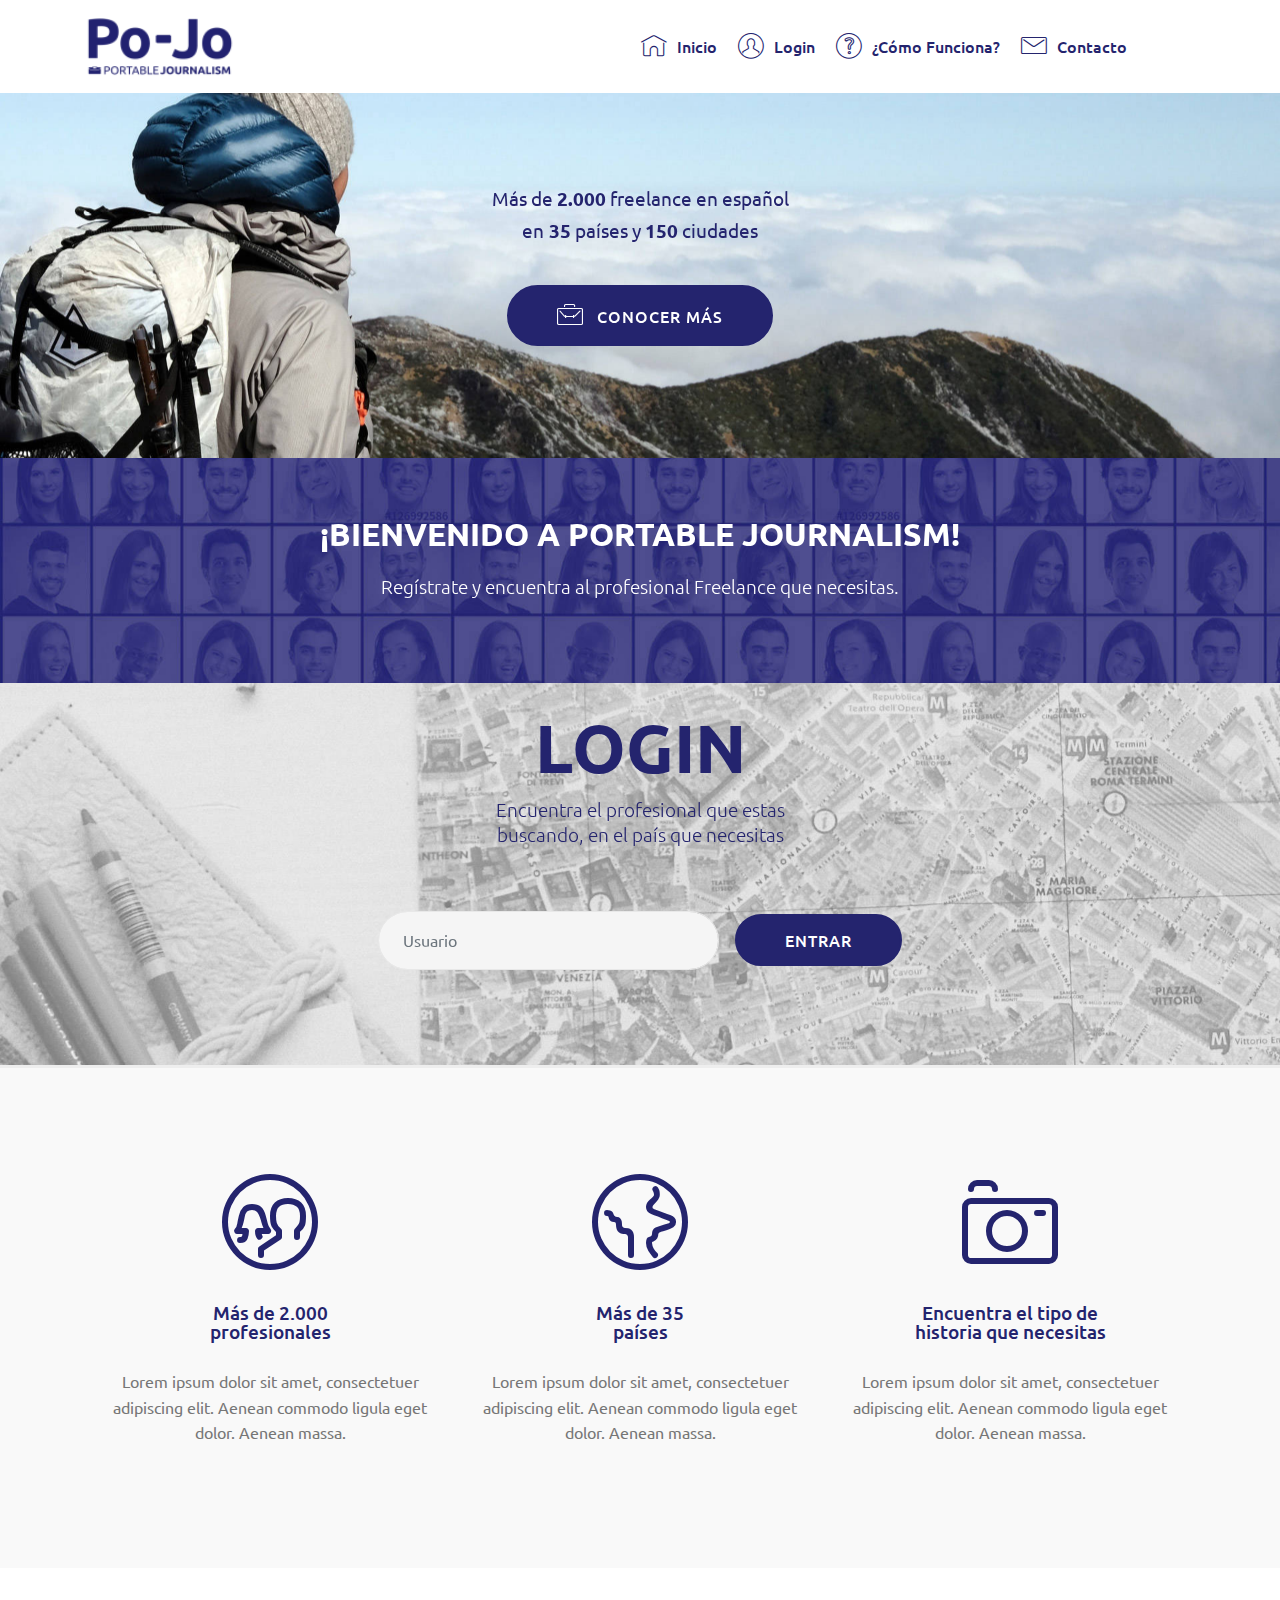
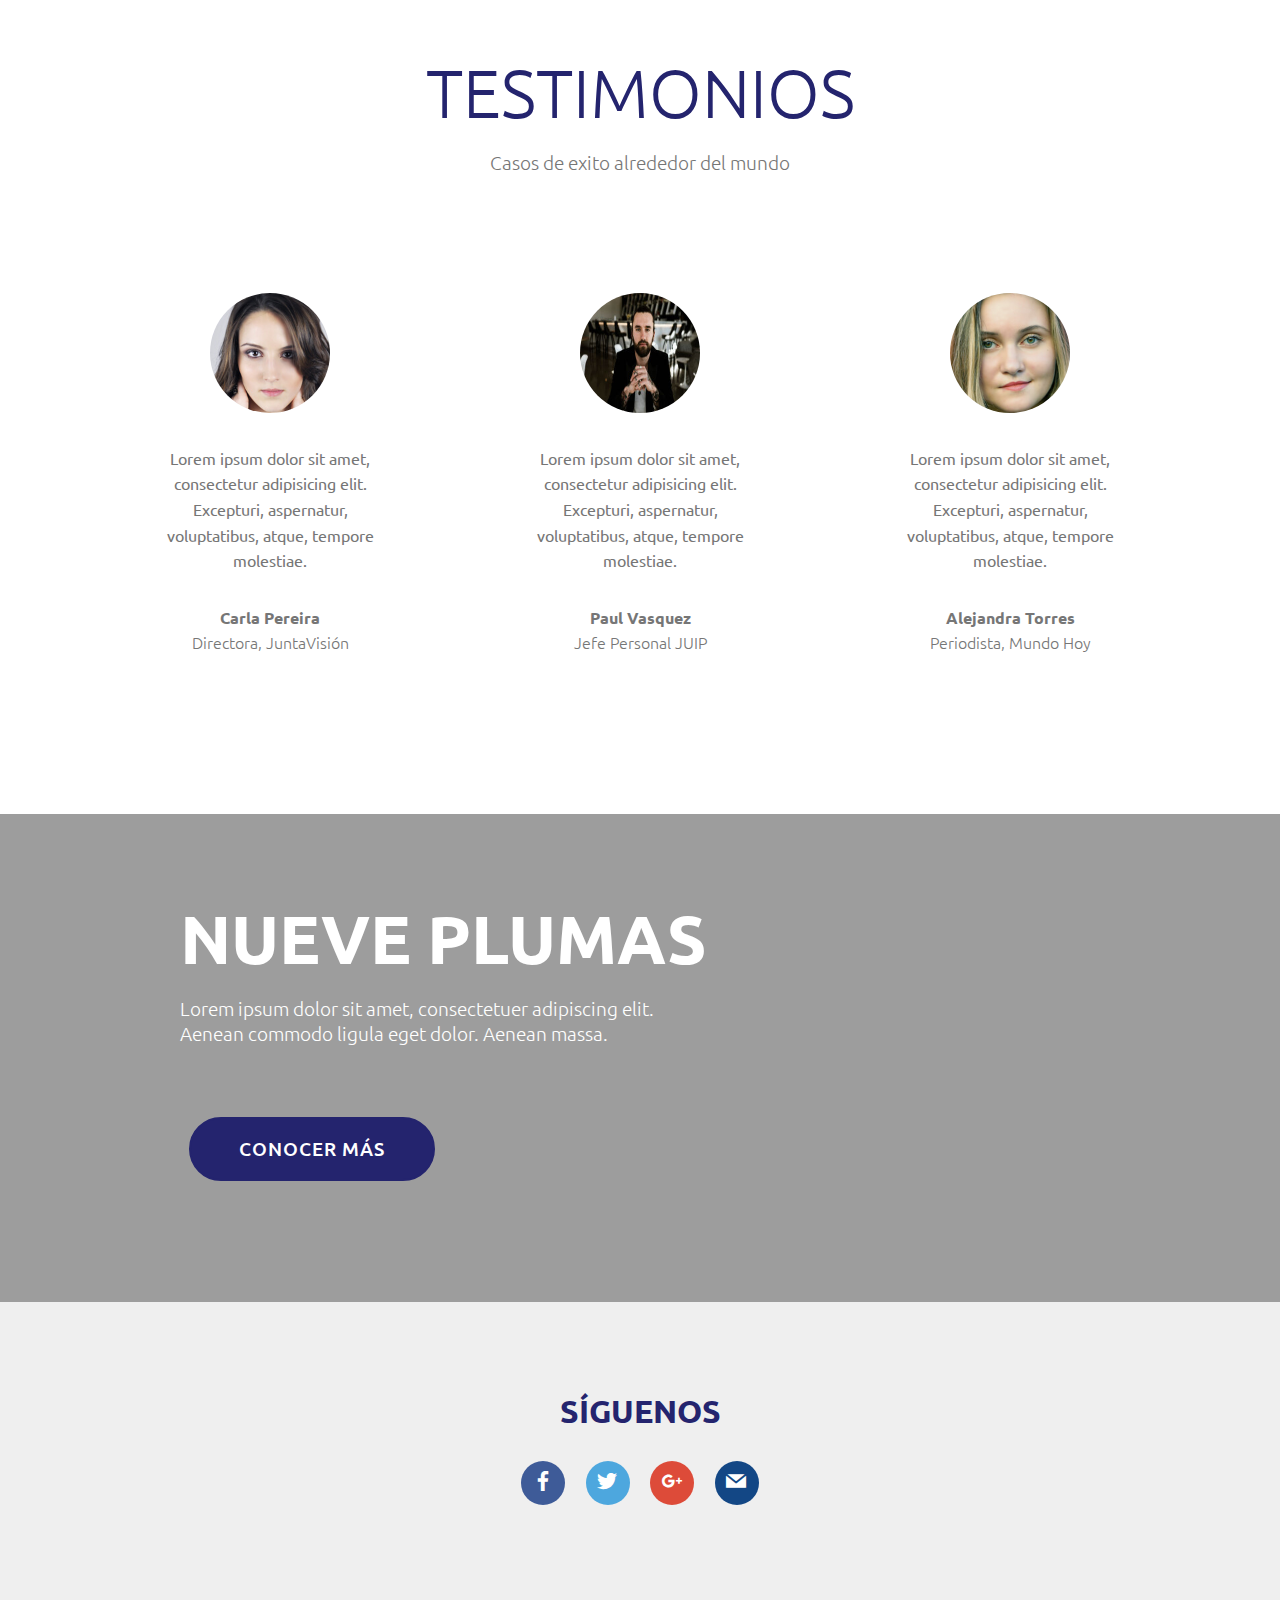
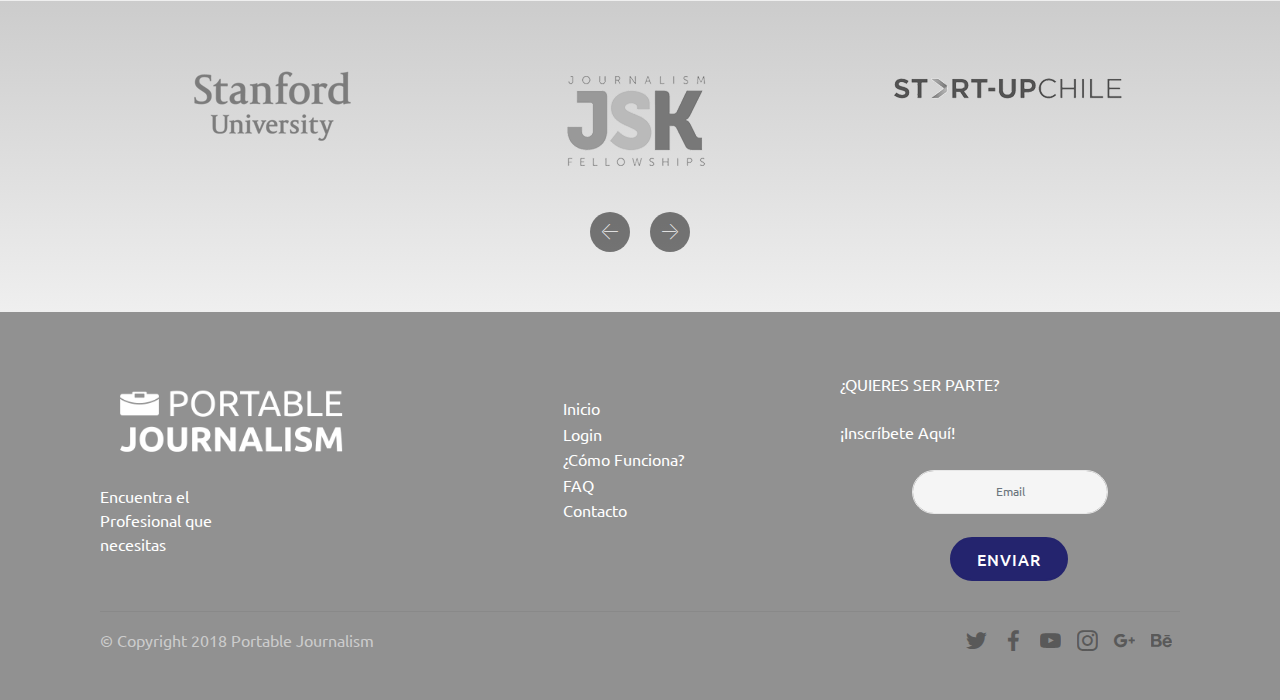
==== commit 73d5de90: "create github pages" ====
--- a/index.html
+++ b/index.html
@@ -61,7 +61,7 @@
     </nav>
 </section>
 
-<section class="engine"><a href="https://mobirise.me/p">website templates free download</a></section><section class="header1 cid-qR2sjiqQci mbr-parallax-background" id="header1-1">
+<section class="engine"><a href="https://mobirise.me/n">landing page html templates</a></section><section class="header1 cid-qR2sjiqQci mbr-parallax-background" id="header1-1">
 
     
 
@@ -116,7 +116,7 @@
         <div class="row py-2 justify-content-center">
             <div class="col-12 col-lg-6  col-md-8 " data-form-type="formoid">
                 <div data-form-alert="" hidden="">Thanks for filling out the form!</div>
-                <form class="mbr-form" action="https://mobirise.com/" method="post" data-form-title="Mobirise Form"><input type="hidden" name="email" data-form-email="true" value="YLYQpDA7Uh5OqTy0f5D2QaCdz2758QoC7FRjq2Punm1d/ck8s6/oNuH8CZ5H6f0L0sEiq/+JmQwBrK6fEkjw8oXgZe6y9FggLzqSJC/s6CwYlIObrxLmzUrCQZPc0epC" data-form-field="Email">
+                <form class="mbr-form" action="https://mobirise.com/" method="post" data-form-title="Mobirise Form"><input type="hidden" name="email" data-form-email="true" value="jV8b5a24jKZyQgCzkIB4HFtvqUEOOgi8LZcFg6B3CaCa5eLTrGdV8Rvgy/HKRptsh9CokrYRGpwfjsivhxyNAMiPxFVs9zE73B9r+MMqAw9AljITLmcICRb1QUrIlNhO" data-form-field="Email">
                     <div class="mbr-subscribe input-group">
                         <input class="form-control" type="email" name="email" placeholder="Usuario" data-form-field="Email" required="" id="email-form3-a">
                         <span class="input-group-btn"><button href="" type="submit" class="btn btn-primary display-4">ENTRAR</button></span>
@@ -247,7 +247,7 @@
                     </div>
                     <div class="card-footer">
                         <div class="mbr-author-name mbr-bold mbr-fonts-style display-7">
-                             Paul Torres</div>
+                             Alejandra Torres</div>
                         <small class="mbr-author-desc mbr-italic mbr-light mbr-fonts-style display-7">
                                Periodista, Mundo Hoy</small>
                     </div>
@@ -317,6 +317,59 @@
     </div>
 </section>
 
+<section class="clients cid-qR4OqWZxXc" id="clients-o">
+      
+
+    
+        
+
+    <div class="container">
+        <div class="carousel slide" data-ride="carousel" role="listbox">
+            <div class="carousel-inner" data-visible="3">
+                
+                
+                
+                
+                
+            <div class="carousel-item ">
+                    <div class="media-container-row">
+                        <div class="col-md-12">
+                            <div class="wrap-img ">
+                                <img src="assets/images/aus1-183x90.png" class="img-responsive clients-img" alt="" title="">
+                            </div>
+                        </div>
+                    </div>
+                </div><div class="carousel-item ">
+                    <div class="media-container-row">
+                        <div class="col-md-12">
+                            <div class="wrap-img ">
+                                <img src="assets/images/aus2-186x119.png" class="img-responsive clients-img" alt="" title="">
+                            </div>
+                        </div>
+                    </div>
+                </div><div class="carousel-item ">
+                    <div class="media-container-row">
+                        <div class="col-md-12">
+                            <div class="wrap-img ">
+                                <img src="assets/images/aus3-1-255x56.png" class="img-responsive clients-img" alt="" title="">
+                            </div>
+                        </div>
+                    </div>
+                </div></div>
+            <div class="carousel-controls">
+                <a data-app-prevent-settings="" class="carousel-control carousel-control-prev" role="button" data-slide="prev">
+                    <span aria-hidden="true" class="mbri-left mbr-iconfont"></span>
+                    <span class="sr-only">Previous</span>
+                </a>
+                <a data-app-prevent-settings="" class="carousel-control carousel-control-next" role="button" data-slide="next">
+                    <span aria-hidden="true" class="mbri-right mbr-iconfont"></span>
+                    <span class="sr-only">Next</span>
+                </a>
+            </div>
+        </div>
+    </div>
+</section>
+
 <section class="footer3 cid-qR4LfuleBg" id="footer3-e">
 
     
@@ -352,7 +405,7 @@
                     </div>
 
                     <form class="form-inline" action="https://mobirise.com/" method="post" data-form-title="Mobirise Form">
-                        <input type="hidden" value="nEP6HyvWjBg774x8ujNHP425/q2p70oD5Z8B+48lqNrhXigN2N+/CaHjcRbotLWxPaCTSnT3f0LNDymy3pCxUK1FEA2gsmn4jo3w+s2Jux+Y39ZyQBcaPJb/F0B3v/ae" data-form-email="true">
+                        <input type="hidden" value="exHWtFbqHMhGMbPpwDf7g6C3EcmaIhPy9zxJVOn/Ac9425c4fztXFcjag1p2jSn4FTha95A/dF/cSEwTsRnwqDy3V23VV3ces8NcvXZvTegGIWAjUp+Jh+/zqXHUH5P4" data-form-email="true">
                         <div class="form-group">
                             <input type="email" class="form-control input-sm input-inverse my-2" name="email" required="" data-form-field="Email" placeholder="Email" id="email-footer3-e">
                         </div>
@@ -421,6 +474,8 @@
   <script src="assets/touchswipe/jquery.touch-swipe.min.js"></script>
   <script src="assets/parallax/jarallax.min.js"></script>
   <script src="assets/sociallikes/social-likes.js"></script>
+  <script src="assets/bootstrapcarouselswipe/bootstrap-carousel-swipe.js"></script>
+  <script src="assets/mbr-clients-slider/mbr-clients-slider.js"></script>
   <script src="assets/smoothscroll/smooth-scroll.js"></script>
   <script src="assets/theme/js/script.js"></script>
   <script src="assets/formoid/formoid.min.js"></script>
--- a/assets/mobirise/css/mbr-additional.css
+++ b/assets/mobirise/css/mbr-additional.css
@@ -1975,7 +1975,7 @@
 .cid-qR2umJpLZR {
   padding-top: 90px;
   padding-bottom: 90px;
-  background-color: #ffffff;
+  background-color: #efefef;
 }
 .cid-qR2umJpLZR .socicon-bg-facebook {
   background: #3e5b98;
@@ -2019,6 +2019,211 @@
 }
 .cid-qR2umJpLZR .mbr-section-title {
   color: #24246e;
+}
+.cid-qR4OqWZxXc {
+  padding-top: 60px;
+  padding-bottom: 60px;
+  background-color: #cccccc;
+  background: linear-gradient(#cccccc, #efefef);
+}
+.cid-qR4OqWZxXc .carousel-control {
+  background: #000;
+}
+.cid-qR4OqWZxXc .mbr-section-subtitle {
+  color: #767676;
+}
+.cid-qR4OqWZxXc .carousel-item {
+  -webkit-justify-content: center;
+  justify-content: center;
+}
+.cid-qR4OqWZxXc .carousel-item .media-container-row {
+  -webkit-flex-grow: 1;
+  flex-grow: 1;
+}
+.cid-qR4OqWZxXc .carousel-item .wrap-img {
+  text-align: center;
+}
+.cid-qR4OqWZxXc .carousel-item .wrap-img img {
+  max-height: 150px;
+  width: auto;
+  max-width: 100%;
+}
+.cid-qR4OqWZxXc .carousel-controls {
+  display: flex;
+  -webkit-justify-content: center;
+  justify-content: center;
+}
+.cid-qR4OqWZxXc .carousel-controls .carousel-control {
+  background: #000;
+  border-radius: 50%;
+  position: static;
+  width: 40px;
+  height: 40px;
+  margin-top: 2rem;
+  border-width: 1px;
+}
+.cid-qR4OqWZxXc .carousel-controls .carousel-control.carousel-control-prev {
+  left: auto;
+  margin-right: 20px;
+  margin-left: 0;
+}
+.cid-qR4OqWZxXc .carousel-controls .carousel-control.carousel-control-next {
+  right: auto;
+  margin-right: 0;
+}
+.cid-qR4OqWZxXc .carousel-controls .carousel-control .mbr-iconfont {
+  font-size: 1rem;
+}
+.cid-qR4OqWZxXc .cloneditem-1,
+.cid-qR4OqWZxXc .cloneditem-2,
+.cid-qR4OqWZxXc .cloneditem-3,
+.cid-qR4OqWZxXc .cloneditem-4,
+.cid-qR4OqWZxXc .cloneditem-5 {
+  display: none;
+}
+.cid-qR4OqWZxXc .col-lg-15 {
+  -webkit-box-flex: 0;
+  -ms-flex: 0 0 100%;
+  -webkit-flex: 0 0 100%;
+  flex: 0 0 100%;
+  max-width: 100%;
+  position: relative;
+  min-height: 1px;
+  padding-right: 10px;
+  padding-left: 10px;
+  width: 100%;
+}
+@media (min-width: 992px) {
+  .cid-qR4OqWZxXc .col-lg-15 {
+    -ms-flex: 0 0 20%;
+    -webkit-flex: 0 0 20%;
+    flex: 0 0 20%;
+    max-width: 20%;
+    width: 20%;
+  }
+  .cid-qR4OqWZxXc .carousel-inner.slides2 > .carousel-item.active.carousel-item-right,
+  .cid-qR4OqWZxXc .carousel-inner.slides2 > .carousel-item.carousel-item-next {
+    left: 0;
+    -webkit-transform: translate3d(50%, 0, 0);
+    transform: translate3d(50%, 0, 0);
+  }
+  .cid-qR4OqWZxXc .carousel-inner.slides2 > .carousel-item.active.carousel-item-left,
+  .cid-qR4OqWZxXc .carousel-inner.slides2 > .carousel-item.carousel-item-prev {
+    left: 0;
+    -webkit-transform: translate3d(-50%, 0, 0);
+    transform: translate3d(-50%, 0, 0);
+  }
+  .cid-qR4OqWZxXc .carousel-inner.slides2 > .carousel-item.carousel-item-left,
+  .cid-qR4OqWZxXc .carousel-inner.slides2 > .carousel-item.carousel-item-prev.carousel-item-right,
+  .cid-qR4OqWZxXc .carousel-inner.slides2 > .carousel-item.active {
+    left: 0;
+    -webkit-transform: translate3d(0, 0, 0);
+    transform: translate3d(0, 0, 0);
+  }
+  .cid-qR4OqWZxXc .carousel-inner.slides2 .cloneditem-1,
+  .cid-qR4OqWZxXc .carousel-inner.slides2 .cloneditem-2,
+  .cid-qR4OqWZxXc .carousel-inner.slides2 .cloneditem-3 {
+    display: block;
+  }
+  .cid-qR4OqWZxXc .carousel-inner.slides3 > .carousel-item.active.carousel-item-right,
+  .cid-qR4OqWZxXc .carousel-inner.slides3 > .carousel-item.carousel-item-next {
+    left: 0;
+    -webkit-transform: translate3d(33.333333%, 0, 0);
+    transform: translate3d(33.333333%, 0, 0);
+  }
+  .cid-qR4OqWZxXc .carousel-inner.slides3 > .carousel-item.active.carousel-item-left,
+  .cid-qR4OqWZxXc .carousel-inner.slides3 > .carousel-item.carousel-item-prev {
+    left: 0;
+    -webkit-transform: translate3d(-33.333333%, 0, 0);
+    transform: translate3d(-33.333333%, 0, 0);
+  }
+  .cid-qR4OqWZxXc .carousel-inner.slides3 > .carousel-item.carousel-item-left,
+  .cid-qR4OqWZxXc .carousel-inner.slides3 > .carousel-item.carousel-item-prev.carousel-item-right,
+  .cid-qR4OqWZxXc .carousel-inner.slides3 > .carousel-item.active {
+    left: 0;
+    -webkit-transform: translate3d(0, 0, 0);
+    transform: translate3d(0, 0, 0);
+  }
+  .cid-qR4OqWZxXc .carousel-inner.slides3 .cloneditem-1,
+  .cid-qR4OqWZxXc .carousel-inner.slides3 .cloneditem-2,
+  .cid-qR4OqWZxXc .carousel-inner.slides3 .cloneditem-3 {
+    display: block;
+  }
+  .cid-qR4OqWZxXc .carousel-inner.slides4 > .carousel-item.active.carousel-item-right,
+  .cid-qR4OqWZxXc .carousel-inner.slides4 > .carousel-item.carousel-item-next {
+    left: 0;
+    -webkit-transform: translate3d(25%, 0, 0);
+    transform: translate3d(25%, 0, 0);
+  }
+  .cid-qR4OqWZxXc .carousel-inner.slides4 > .carousel-item.active.carousel-item-left,
+  .cid-qR4OqWZxXc .carousel-inner.slides4 > .carousel-item.carousel-item-prev {
+    left: 0;
+    -webkit-transform: translate3d(-25%, 0, 0);
+    transform: translate3d(-25%, 0, 0);
+  }
+  .cid-qR4OqWZxXc .carousel-inner.slides4 > .carousel-item.carousel-item-left,
+  .cid-qR4OqWZxXc .carousel-inner.slides4 > .carousel-item.carousel-item-prev.carousel-item-right,
+  .cid-qR4OqWZxXc .carousel-inner.slides4 > .carousel-item.active {
+    left: 0;
+    -webkit-transform: translate3d(0, 0, 0);
+    transform: translate3d(0, 0, 0);
+  }
+  .cid-qR4OqWZxXc .carousel-inner.slides4 .cloneditem-1,
+  .cid-qR4OqWZxXc .carousel-inner.slides4 .cloneditem-2,
+  .cid-qR4OqWZxXc .carousel-inner.slides4 .cloneditem-3 {
+    display: block;
+  }
+  .cid-qR4OqWZxXc .carousel-inner.slides5 > .carousel-item.active.carousel-item-right,
+  .cid-qR4OqWZxXc .carousel-inner.slides5 > .carousel-item.carousel-item-next {
+    left: 0;
+    -webkit-transform: translate3d(20%, 0, 0);
+    transform: translate3d(20%, 0, 0);
+  }
+  .cid-qR4OqWZxXc .carousel-inner.slides5 > .carousel-item.active.carousel-item-left,
+  .cid-qR4OqWZxXc .carousel-inner.slides5 > .carousel-item.carousel-item-prev {
+    left: 0;
+    -webkit-transform: translate3d(-20%, 0, 0);
+    transform: translate3d(-20%, 0, 0);
+  }
+  .cid-qR4OqWZxXc .carousel-inner.slides5 > .carousel-item.carousel-item-left,
+  .cid-qR4OqWZxXc .carousel-inner.slides5 > .carousel-item.carousel-item-prev.carousel-item-right,
+  .cid-qR4OqWZxXc .carousel-inner.slides5 > .carousel-item.active {
+    left: 0;
+    -webkit-transform: translate3d(0, 0, 0);
+    transform: translate3d(0, 0, 0);
+  }
+  .cid-qR4OqWZxXc .carousel-inner.slides5 .cloneditem-1,
+  .cid-qR4OqWZxXc .carousel-inner.slides5 .cloneditem-2,
+  .cid-qR4OqWZxXc .carousel-inner.slides5 .cloneditem-3,
+  .cid-qR4OqWZxXc .carousel-inner.slides5 .cloneditem-4 {
+    display: block;
+  }
+  .cid-qR4OqWZxXc .carousel-inner.slides6 > .carousel-item.active.carousel-item-right,
+  .cid-qR4OqWZxXc .carousel-inner.slides6 > .carousel-item.carousel-item-next {
+    left: 0;
+    -webkit-transform: translate3d(16.666667%, 0, 0);
+    transform: translate3d(16.666667%, 0, 0);
+  }
+  .cid-qR4OqWZxXc .carousel-inner.slides6 > .carousel-item.active.carousel-item-left,
+  .cid-qR4OqWZxXc .carousel-inner.slides6 > .carousel-item.carousel-item-prev {
+    left: 0;
+    -webkit-transform: translate3d(-16.666667%, 0, 0);
+    transform: translate3d(-16.666667%, 0, 0);
+  }
+  .cid-qR4OqWZxXc .carousel-inner.slides6 > .carousel-item.carousel-item-left,
+  .cid-qR4OqWZxXc .carousel-inner.slides6 > .carousel-item.carousel-item-prev.carousel-item-right,
+  .cid-qR4OqWZxXc .carousel-inner.slides6 > .carousel-item.active {
+    left: 0;
+    -webkit-transform: translate3d(0, 0, 0);
+    transform: translate3d(0, 0, 0);
+  }
+  .cid-qR4OqWZxXc .carousel-inner.slides6 .cloneditem-1,
+  .cid-qR4OqWZxXc .carousel-inner.slides6 .cloneditem-2,
+  .cid-qR4OqWZxXc .carousel-inner.slides6 .cloneditem-3,
+  .cid-qR4OqWZxXc .carousel-inner.slides6 .cloneditem-4,
+  .cid-qR4OqWZxXc .carousel-inner.slides6 .cloneditem-5 {
+    display: block;
+  }
 }
 .cid-qR4LfuleBg {
   padding-top: 60px;
@@ -2143,3 +2348,821 @@
 .cid-qR4LfuleBg .mbr-links-column {
   color: #ffffff;
 }
+.cid-qR4TFDMMz6 .navbar {
+  padding: .5rem 0;
+  background: #ffffff;
+  transition: none;
+  min-height: 77px;
+}
+.cid-qR4TFDMMz6 .navbar-dropdown.bg-color.transparent.opened {
+  background: #ffffff;
+}
+.cid-qR4TFDMMz6 a {
+  font-style: normal;
+}
+.cid-qR4TFDMMz6 .nav-item span {
+  padding-right: 0.4em;
+  line-height: 0.5em;
+  vertical-align: text-bottom;
+  position: relative;
+  text-decoration: none;
+}
+.cid-qR4TFDMMz6 .nav-item a {
+  display: flex;
+  align-items: center;
+  justify-content: center;
+  padding: 0.7rem 0 !important;
+  margin: 0rem .65rem !important;
+}
+.cid-qR4TFDMMz6 .nav-item:focus,
+.cid-qR4TFDMMz6 .nav-link:focus {
+  outline: none;
+}
+.cid-qR4TFDMMz6 .btn {
+  padding: 0.4rem 1.5rem;
+  display: inline-flex;
+  align-items: center;
+}
+.cid-qR4TFDMMz6 .btn .mbr-iconfont {
+  font-size: 1.6rem;
+}
+.cid-qR4TFDMMz6 .menu-logo {
+  margin-right: auto;
+}
+.cid-qR4TFDMMz6 .menu-logo .navbar-brand {
+  display: flex;
+  margin-left: 5rem;
+  padding: 0;
+  transition: padding .2s;
+  min-height: 3.8rem;
+  align-items: center;
+}
+.cid-qR4TFDMMz6 .menu-logo .navbar-brand .navbar-caption-wrap {
+  display: -webkit-flex;
+  -webkit-align-items: center;
+  align-items: center;
+  word-break: break-word;
+  min-width: 7rem;
+  margin: .3rem 0;
+}
+.cid-qR4TFDMMz6 .menu-logo .navbar-brand .navbar-caption-wrap .navbar-caption {
+  line-height: 1.2rem !important;
+  padding-right: 2rem;
+}
+.cid-qR4TFDMMz6 .menu-logo .navbar-brand .navbar-logo {
+  font-size: 4rem;
+  transition: font-size 0.25s;
+}
+.cid-qR4TFDMMz6 .menu-logo .navbar-brand .navbar-logo img {
+  display: flex;
+}
+.cid-qR4TFDMMz6 .menu-logo .navbar-brand .navbar-logo .mbr-iconfont {
+  transition: font-size 0.25s;
+}
+.cid-qR4TFDMMz6 .navbar-toggleable-sm .navbar-collapse {
+  justify-content: flex-end;
+  -webkit-justify-content: flex-end;
+  padding-right: 5rem;
+  width: auto;
+}
+.cid-qR4TFDMMz6 .navbar-toggleable-sm .navbar-collapse .navbar-nav {
+  flex-wrap: wrap;
+  -webkit-flex-wrap: wrap;
+  padding-left: 0;
+}
+.cid-qR4TFDMMz6 .navbar-toggleable-sm .navbar-collapse .navbar-nav .nav-item {
+  -webkit-align-self: center;
+  align-self: center;
+}
+.cid-qR4TFDMMz6 .navbar-toggleable-sm .navbar-collapse .navbar-buttons {
+  padding-left: 0;
+  padding-bottom: 0;
+}
+.cid-qR4TFDMMz6 .dropdown .dropdown-menu {
+  background: #ffffff;
+  display: none;
+  position: absolute;
+  min-width: 5rem;
+  padding-top: 1.4rem;
+  padding-bottom: 1.4rem;
+  text-align: left;
+}
+.cid-qR4TFDMMz6 .dropdown .dropdown-menu .dropdown-item {
+  width: auto;
+  padding: 0.235em 1.5385em 0.235em 1.5385em !important;
+}
+.cid-qR4TFDMMz6 .dropdown .dropdown-menu .dropdown-item::after {
+  right: 0.5rem;
+}
+.cid-qR4TFDMMz6 .dropdown .dropdown-menu .dropdown-submenu {
+  margin: 0;
+}
+.cid-qR4TFDMMz6 .dropdown.open > .dropdown-menu {
+  display: block;
+}
+.cid-qR4TFDMMz6 .navbar-toggleable-sm.opened:after {
+  position: absolute;
+  width: 100vw;
+  height: 100vh;
+  content: '';
+  background-color: rgba(0, 0, 0, 0.1);
+  left: 0;
+  bottom: 0;
+  transform: translateY(100%);
+  -webkit-transform: translateY(100%);
+  z-index: 1000;
+}
+.cid-qR4TFDMMz6 .navbar.navbar-short {
+  min-height: 60px;
+  transition: all .2s;
+}
+.cid-qR4TFDMMz6 .navbar.navbar-short .navbar-toggler-right {
+  top: 20px;
+}
+.cid-qR4TFDMMz6 .navbar.navbar-short .navbar-logo a {
+  font-size: 2.5rem !important;
+  line-height: 2.5rem;
+  transition: font-size 0.25s;
+}
+.cid-qR4TFDMMz6 .navbar.navbar-short .navbar-logo a .mbr-iconfont {
+  font-size: 2.5rem !important;
+}
+.cid-qR4TFDMMz6 .navbar.navbar-short .navbar-logo a img {
+  height: 3rem !important;
+}
+.cid-qR4TFDMMz6 .navbar.navbar-short .navbar-brand {
+  min-height: 3rem;
+}
+.cid-qR4TFDMMz6 button.navbar-toggler {
+  width: 31px;
+  height: 18px;
+  cursor: pointer;
+  transition: all .2s;
+  top: 1.5rem;
+  right: 1rem;
+}
+.cid-qR4TFDMMz6 button.navbar-toggler:focus {
+  outline: none;
+}
+.cid-qR4TFDMMz6 button.navbar-toggler .hamburger span {
+  position: absolute;
+  right: 0;
+  width: 30px;
+  height: 2px;
+  border-right: 5px;
+  background-color: #ffffff;
+}
+.cid-qR4TFDMMz6 button.navbar-toggler .hamburger span:nth-child(1) {
+  top: 0;
+  transition: all .2s;
+}
+.cid-qR4TFDMMz6 button.navbar-toggler .hamburger span:nth-child(2) {
+  top: 8px;
+  transition: all .15s;
+}
+.cid-qR4TFDMMz6 button.navbar-toggler .hamburger span:nth-child(3) {
+  top: 8px;
+  transition: all .15s;
+}
+.cid-qR4TFDMMz6 button.navbar-toggler .hamburger span:nth-child(4) {
+  top: 16px;
+  transition: all .2s;
+}
+.cid-qR4TFDMMz6 nav.opened .hamburger span:nth-child(1) {
+  top: 8px;
+  width: 0;
+  opacity: 0;
+  right: 50%;
+  transition: all .2s;
+}
+.cid-qR4TFDMMz6 nav.opened .hamburger span:nth-child(2) {
+  -webkit-transform: rotate(45deg);
+  transform: rotate(45deg);
+  transition: all .25s;
+}
+.cid-qR4TFDMMz6 nav.opened .hamburger span:nth-child(3) {
+  -webkit-transform: rotate(-45deg);
+  transform: rotate(-45deg);
+  transition: all .25s;
+}
+.cid-qR4TFDMMz6 nav.opened .hamburger span:nth-child(4) {
+  top: 8px;
+  width: 0;
+  opacity: 0;
+  right: 50%;
+  transition: all .2s;
+}
+.cid-qR4TFDMMz6 .collapsed.navbar-expand {
+  flex-direction: column;
+}
+.cid-qR4TFDMMz6 .collapsed .btn {
+  display: flex;
+}
+.cid-qR4TFDMMz6 .collapsed .navbar-collapse {
+  display: none !important;
+  padding-right: 0 !important;
+}
+.cid-qR4TFDMMz6 .collapsed .navbar-collapse.collapsing,
+.cid-qR4TFDMMz6 .collapsed .navbar-collapse.show {
+  display: block !important;
+}
+.cid-qR4TFDMMz6 .collapsed .navbar-collapse.collapsing .navbar-nav,
+.cid-qR4TFDMMz6 .collapsed .navbar-collapse.show .navbar-nav {
+  display: block;
+  text-align: center;
+}
+.cid-qR4TFDMMz6 .collapsed .navbar-collapse.collapsing .navbar-nav .nav-item,
+.cid-qR4TFDMMz6 .collapsed .navbar-collapse.show .navbar-nav .nav-item {
+  clear: both;
+}
+.cid-qR4TFDMMz6 .collapsed .navbar-collapse.collapsing .navbar-nav .nav-item:last-child,
+.cid-qR4TFDMMz6 .collapsed .navbar-collapse.show .navbar-nav .nav-item:last-child {
+  margin-bottom: 1rem;
+}
+.cid-qR4TFDMMz6 .collapsed .navbar-collapse.collapsing .navbar-buttons,
+.cid-qR4TFDMMz6 .collapsed .navbar-collapse.show .navbar-buttons {
+  text-align: center;
+}
+.cid-qR4TFDMMz6 .collapsed .navbar-collapse.collapsing .navbar-buttons:last-child,
+.cid-qR4TFDMMz6 .collapsed .navbar-collapse.show .navbar-buttons:last-child {
+  margin-bottom: 1rem;
+}
+.cid-qR4TFDMMz6 .collapsed button.navbar-toggler {
+  display: block;
+}
+.cid-qR4TFDMMz6 .collapsed .navbar-brand {
+  margin-left: 1rem !important;
+}
+.cid-qR4TFDMMz6 .collapsed .navbar-toggleable-sm {
+  flex-direction: column;
+  -webkit-flex-direction: column;
+}
+.cid-qR4TFDMMz6 .collapsed .dropdown .dropdown-menu {
+  width: 100%;
+  text-align: center;
+  position: relative;
+  opacity: 0;
+  display: block;
+  height: 0;
+  visibility: hidden;
+  padding: 0;
+  transition-duration: .5s;
+  transition-property: opacity,padding,height;
+}
+.cid-qR4TFDMMz6 .collapsed .dropdown.open > .dropdown-menu {
+  position: relative;
+  opacity: 1;
+  height: auto;
+  padding: 1.4rem 0;
+  visibility: visible;
+}
+.cid-qR4TFDMMz6 .collapsed .dropdown .dropdown-submenu {
+  left: 0;
+  text-align: center;
+  width: 100%;
+}
+.cid-qR4TFDMMz6 .collapsed .dropdown .dropdown-toggle[data-toggle="dropdown-submenu"]::after {
+  margin-top: 0;
+  position: inherit;
+  right: 0;
+  top: 50%;
+  display: inline-block;
+  width: 0;
+  height: 0;
+  margin-left: .3em;
+  vertical-align: middle;
+  content: "";
+  border-top: .30em solid;
+  border-right: .30em solid transparent;
+  border-left: .30em solid transparent;
+}
+@media (max-width: 991px) {
+  .cid-qR4TFDMMz6 .navbar-expand {
+    flex-direction: column;
+  }
+  .cid-qR4TFDMMz6 img {
+    height: 3.8rem !important;
+  }
+  .cid-qR4TFDMMz6 .btn {
+    display: flex;
+  }
+  .cid-qR4TFDMMz6 button.navbar-toggler {
+    display: block;
+  }
+  .cid-qR4TFDMMz6 .navbar-brand {
+    margin-left: 1rem !important;
+  }
+  .cid-qR4TFDMMz6 .navbar-toggleable-sm {
+    flex-direction: column;
+    -webkit-flex-direction: column;
+  }
+  .cid-qR4TFDMMz6 .navbar-collapse {
+    display: none !important;
+    padding-right: 0 !important;
+  }
+  .cid-qR4TFDMMz6 .navbar-collapse.collapsing,
+  .cid-qR4TFDMMz6 .navbar-collapse.show {
+    display: block !important;
+  }
+  .cid-qR4TFDMMz6 .navbar-collapse.collapsing .navbar-nav,
+  .cid-qR4TFDMMz6 .navbar-collapse.show .navbar-nav {
+    display: block;
+    text-align: center;
+  }
+  .cid-qR4TFDMMz6 .navbar-collapse.collapsing .navbar-nav .nav-item,
+  .cid-qR4TFDMMz6 .navbar-collapse.show .navbar-nav .nav-item {
+    clear: both;
+  }
+  .cid-qR4TFDMMz6 .navbar-collapse.collapsing .navbar-nav .nav-item:last-child,
+  .cid-qR4TFDMMz6 .navbar-collapse.show .navbar-nav .nav-item:last-child {
+    margin-bottom: 1rem;
+  }
+  .cid-qR4TFDMMz6 .navbar-collapse.collapsing .navbar-buttons,
+  .cid-qR4TFDMMz6 .navbar-collapse.show .navbar-buttons {
+    text-align: center;
+  }
+  .cid-qR4TFDMMz6 .navbar-collapse.collapsing .navbar-buttons:last-child,
+  .cid-qR4TFDMMz6 .navbar-collapse.show .navbar-buttons:last-child {
+    margin-bottom: 1rem;
+  }
+  .cid-qR4TFDMMz6 .dropdown .dropdown-menu {
+    width: 100%;
+    text-align: center;
+    position: relative;
+    opacity: 0;
+    display: block;
+    height: 0;
+    visibility: hidden;
+    padding: 0;
+    transition-duration: .5s;
+    transition-property: opacity,padding,height;
+  }
+  .cid-qR4TFDMMz6 .dropdown.open > .dropdown-menu {
+    position: relative;
+    opacity: 1;
+    height: auto;
+    padding: 1.4rem 0;
+    visibility: visible;
+  }
+  .cid-qR4TFDMMz6 .dropdown .dropdown-submenu {
+    left: 0;
+    text-align: center;
+    width: 100%;
+  }
+  .cid-qR4TFDMMz6 .dropdown .dropdown-toggle[data-toggle="dropdown-submenu"]::after {
+    margin-top: 0;
+    position: inherit;
+    right: 0;
+    top: 50%;
+    display: inline-block;
+    width: 0;
+    height: 0;
+    margin-left: .3em;
+    vertical-align: middle;
+    content: "";
+    border-top: .30em solid;
+    border-right: .30em solid transparent;
+    border-left: .30em solid transparent;
+  }
+}
+@media (min-width: 767px) {
+  .cid-qR4TFDMMz6 .menu-logo {
+    flex-shrink: 0;
+  }
+}
+.cid-qR4TFDMMz6 .navbar-collapse {
+  flex-basis: auto;
+}
+.cid-qR4TFDMMz6 .nav-link:hover,
+.cid-qR4TFDMMz6 .dropdown-item:hover {
+  color: #c1c1c1 !important;
+}
+.cid-qR4UCb3QMQ {
+  padding-top: 135px;
+  padding-bottom: 90px;
+  background-image: url("../../../assets/images/banner-4-1920x1080.jpg");
+}
+.cid-qR4UCb3QMQ .nav-tabs .nav-item.open .nav-link:focus,
+.cid-qR4UCb3QMQ .nav-tabs .nav-link.active:focus {
+  outline: none;
+}
+.cid-qR4UCb3QMQ .nav-tabs {
+  -webkit-justify-content: center;
+  justify-content: center;
+  -webkit-flex-wrap: wrap;
+  flex-wrap: wrap;
+  border-bottom: none;
+}
+.cid-qR4UCb3QMQ .nav-tabs .nav-item {
+  padding: .5rem;
+}
+.cid-qR4UCb3QMQ .nav-tabs .nav-link {
+  color: #24246e;
+  font-style: normal;
+  font-weight: 500;
+  border: 1px solid #24246e;
+  transition: all .5s;
+}
+.cid-qR4UCb3QMQ .nav-tabs .nav-link:hover {
+  cursor: pointer;
+  background-color: #24246e;
+}
+.cid-qR4UCb3QMQ .nav-tabs .nav-link.active {
+  font-weight: 500;
+  color: #ffffff;
+  font-style: normal;
+  background-color: #24246e;
+  border-color: #24246e;
+}
+.cid-qR4UCb3QMQ .nav-tabs .nav-link.active:hover {
+  background-color: #24246e;
+}
+.cid-qR4UCb3QMQ p {
+  color: #ffffff;
+}
+.cid-qR4UCb3QMQ .mbr-text {
+  text-align: center;
+}
+.cid-qR4UCb3QMQ H2 {
+  color: #24246e;
+}
+.cid-qR4UCb3QMQ P {
+  color: #24246e;
+  text-align: right;
+}
+.cid-qR4TFLMheD {
+  padding-top: 90px;
+  padding-bottom: 90px;
+  background-color: #efefef;
+}
+.cid-qR4TFLMheD .socicon-bg-facebook {
+  background: #3e5b98;
+  color: #ffffff;
+}
+.cid-qR4TFLMheD .socicon-bg-twitter {
+  background: #4da7de;
+  color: #ffffff;
+}
+.cid-qR4TFLMheD .socicon-bg-googleplus {
+  background: #dd4b39;
+  color: #ffffff;
+}
+.cid-qR4TFLMheD .socicon-bg-vkontakte {
+  background: #5a7fa6;
+  color: #ffffff;
+}
+.cid-qR4TFLMheD .socicon-bg-odnoklassniki {
+  background: #f48420;
+  color: #ffffff;
+}
+.cid-qR4TFLMheD .socicon-bg-pinterest {
+  background: #c92619;
+  color: #ffffff;
+}
+.cid-qR4TFLMheD .socicon-bg-mail {
+  background: #134785;
+  color: #ffffff;
+}
+.cid-qR4TFLMheD .btn-social {
+  border: none !important;
+}
+.cid-qR4TFLMheD [class^="socicon-"]:before,
+.cid-qR4TFLMheD [class*=" socicon-"]:before {
+  line-height: 44px;
+}
+@media (max-width: 767px) {
+  .cid-qR4TFLMheD .btn {
+    font-size: 20px !important;
+  }
+}
+.cid-qR4TFLMheD .mbr-section-title {
+  color: #24246e;
+}
+.cid-qR4TFMPlEf {
+  padding-top: 60px;
+  padding-bottom: 60px;
+  background-color: #cccccc;
+  background: linear-gradient(#cccccc, #efefef);
+}
+.cid-qR4TFMPlEf .carousel-control {
+  background: #000;
+}
+.cid-qR4TFMPlEf .mbr-section-subtitle {
+  color: #767676;
+}
+.cid-qR4TFMPlEf .carousel-item {
+  -webkit-justify-content: center;
+  justify-content: center;
+}
+.cid-qR4TFMPlEf .carousel-item .media-container-row {
+  -webkit-flex-grow: 1;
+  flex-grow: 1;
+}
+.cid-qR4TFMPlEf .carousel-item .wrap-img {
+  text-align: center;
+}
+.cid-qR4TFMPlEf .carousel-item .wrap-img img {
+  max-height: 150px;
+  width: auto;
+  max-width: 100%;
+}
+.cid-qR4TFMPlEf .carousel-controls {
+  display: flex;
+  -webkit-justify-content: center;
+  justify-content: center;
+}
+.cid-qR4TFMPlEf .carousel-controls .carousel-control {
+  background: #000;
+  border-radius: 50%;
+  position: static;
+  width: 40px;
+  height: 40px;
+  margin-top: 2rem;
+  border-width: 1px;
+}
+.cid-qR4TFMPlEf .carousel-controls .carousel-control.carousel-control-prev {
+  left: auto;
+  margin-right: 20px;
+  margin-left: 0;
+}
+.cid-qR4TFMPlEf .carousel-controls .carousel-control.carousel-control-next {
+  right: auto;
+  margin-right: 0;
+}
+.cid-qR4TFMPlEf .carousel-controls .carousel-control .mbr-iconfont {
+  font-size: 1rem;
+}
+.cid-qR4TFMPlEf .cloneditem-1,
+.cid-qR4TFMPlEf .cloneditem-2,
+.cid-qR4TFMPlEf .cloneditem-3,
+.cid-qR4TFMPlEf .cloneditem-4,
+.cid-qR4TFMPlEf .cloneditem-5 {
+  display: none;
+}
+.cid-qR4TFMPlEf .col-lg-15 {
+  -webkit-box-flex: 0;
+  -ms-flex: 0 0 100%;
+  -webkit-flex: 0 0 100%;
+  flex: 0 0 100%;
+  max-width: 100%;
+  position: relative;
+  min-height: 1px;
+  padding-right: 10px;
+  padding-left: 10px;
+  width: 100%;
+}
+@media (min-width: 992px) {
+  .cid-qR4TFMPlEf .col-lg-15 {
+    -ms-flex: 0 0 20%;
+    -webkit-flex: 0 0 20%;
+    flex: 0 0 20%;
+    max-width: 20%;
+    width: 20%;
+  }
+  .cid-qR4TFMPlEf .carousel-inner.slides2 > .carousel-item.active.carousel-item-right,
+  .cid-qR4TFMPlEf .carousel-inner.slides2 > .carousel-item.carousel-item-next {
+    left: 0;
+    -webkit-transform: translate3d(50%, 0, 0);
+    transform: translate3d(50%, 0, 0);
+  }
+  .cid-qR4TFMPlEf .carousel-inner.slides2 > .carousel-item.active.carousel-item-left,
+  .cid-qR4TFMPlEf .carousel-inner.slides2 > .carousel-item.carousel-item-prev {
+    left: 0;
+    -webkit-transform: translate3d(-50%, 0, 0);
+    transform: translate3d(-50%, 0, 0);
+  }
+  .cid-qR4TFMPlEf .carousel-inner.slides2 > .carousel-item.carousel-item-left,
+  .cid-qR4TFMPlEf .carousel-inner.slides2 > .carousel-item.carousel-item-prev.carousel-item-right,
+  .cid-qR4TFMPlEf .carousel-inner.slides2 > .carousel-item.active {
+    left: 0;
+    -webkit-transform: translate3d(0, 0, 0);
+    transform: translate3d(0, 0, 0);
+  }
+  .cid-qR4TFMPlEf .carousel-inner.slides2 .cloneditem-1,
+  .cid-qR4TFMPlEf .carousel-inner.slides2 .cloneditem-2,
+  .cid-qR4TFMPlEf .carousel-inner.slides2 .cloneditem-3 {
+    display: block;
+  }
+  .cid-qR4TFMPlEf .carousel-inner.slides3 > .carousel-item.active.carousel-item-right,
+  .cid-qR4TFMPlEf .carousel-inner.slides3 > .carousel-item.carousel-item-next {
+    left: 0;
+    -webkit-transform: translate3d(33.333333%, 0, 0);
+    transform: translate3d(33.333333%, 0, 0);
+  }
+  .cid-qR4TFMPlEf .carousel-inner.slides3 > .carousel-item.active.carousel-item-left,
+  .cid-qR4TFMPlEf .carousel-inner.slides3 > .carousel-item.carousel-item-prev {
+    left: 0;
+    -webkit-transform: translate3d(-33.333333%, 0, 0);
+    transform: translate3d(-33.333333%, 0, 0);
+  }
+  .cid-qR4TFMPlEf .carousel-inner.slides3 > .carousel-item.carousel-item-left,
+  .cid-qR4TFMPlEf .carousel-inner.slides3 > .carousel-item.carousel-item-prev.carousel-item-right,
+  .cid-qR4TFMPlEf .carousel-inner.slides3 > .carousel-item.active {
+    left: 0;
+    -webkit-transform: translate3d(0, 0, 0);
+    transform: translate3d(0, 0, 0);
+  }
+  .cid-qR4TFMPlEf .carousel-inner.slides3 .cloneditem-1,
+  .cid-qR4TFMPlEf .carousel-inner.slides3 .cloneditem-2,
+  .cid-qR4TFMPlEf .carousel-inner.slides3 .cloneditem-3 {
+    display: block;
+  }
+  .cid-qR4TFMPlEf .carousel-inner.slides4 > .carousel-item.active.carousel-item-right,
+  .cid-qR4TFMPlEf .carousel-inner.slides4 > .carousel-item.carousel-item-next {
+    left: 0;
+    -webkit-transform: translate3d(25%, 0, 0);
+    transform: translate3d(25%, 0, 0);
+  }
+  .cid-qR4TFMPlEf .carousel-inner.slides4 > .carousel-item.active.carousel-item-left,
+  .cid-qR4TFMPlEf .carousel-inner.slides4 > .carousel-item.carousel-item-prev {
+    left: 0;
+    -webkit-transform: translate3d(-25%, 0, 0);
+    transform: translate3d(-25%, 0, 0);
+  }
+  .cid-qR4TFMPlEf .carousel-inner.slides4 > .carousel-item.carousel-item-left,
+  .cid-qR4TFMPlEf .carousel-inner.slides4 > .carousel-item.carousel-item-prev.carousel-item-right,
+  .cid-qR4TFMPlEf .carousel-inner.slides4 > .carousel-item.active {
+    left: 0;
+    -webkit-transform: translate3d(0, 0, 0);
+    transform: translate3d(0, 0, 0);
+  }
+  .cid-qR4TFMPlEf .carousel-inner.slides4 .cloneditem-1,
+  .cid-qR4TFMPlEf .carousel-inner.slides4 .cloneditem-2,
+  .cid-qR4TFMPlEf .carousel-inner.slides4 .cloneditem-3 {
+    display: block;
+  }
+  .cid-qR4TFMPlEf .carousel-inner.slides5 > .carousel-item.active.carousel-item-right,
+  .cid-qR4TFMPlEf .carousel-inner.slides5 > .carousel-item.carousel-item-next {
+    left: 0;
+    -webkit-transform: translate3d(20%, 0, 0);
+    transform: translate3d(20%, 0, 0);
+  }
+  .cid-qR4TFMPlEf .carousel-inner.slides5 > .carousel-item.active.carousel-item-left,
+  .cid-qR4TFMPlEf .carousel-inner.slides5 > .carousel-item.carousel-item-prev {
+    left: 0;
+    -webkit-transform: translate3d(-20%, 0, 0);
+    transform: translate3d(-20%, 0, 0);
+  }
+  .cid-qR4TFMPlEf .carousel-inner.slides5 > .carousel-item.carousel-item-left,
+  .cid-qR4TFMPlEf .carousel-inner.slides5 > .carousel-item.carousel-item-prev.carousel-item-right,
+  .cid-qR4TFMPlEf .carousel-inner.slides5 > .carousel-item.active {
+    left: 0;
+    -webkit-transform: translate3d(0, 0, 0);
+    transform: translate3d(0, 0, 0);
+  }
+  .cid-qR4TFMPlEf .carousel-inner.slides5 .cloneditem-1,
+  .cid-qR4TFMPlEf .carousel-inner.slides5 .cloneditem-2,
+  .cid-qR4TFMPlEf .carousel-inner.slides5 .cloneditem-3,
+  .cid-qR4TFMPlEf .carousel-inner.slides5 .cloneditem-4 {
+    display: block;
+  }
+  .cid-qR4TFMPlEf .carousel-inner.slides6 > .carousel-item.active.carousel-item-right,
+  .cid-qR4TFMPlEf .carousel-inner.slides6 > .carousel-item.carousel-item-next {
+    left: 0;
+    -webkit-transform: translate3d(16.666667%, 0, 0);
+    transform: translate3d(16.666667%, 0, 0);
+  }
+  .cid-qR4TFMPlEf .carousel-inner.slides6 > .carousel-item.active.carousel-item-left,
+  .cid-qR4TFMPlEf .carousel-inner.slides6 > .carousel-item.carousel-item-prev {
+    left: 0;
+    -webkit-transform: translate3d(-16.666667%, 0, 0);
+    transform: translate3d(-16.666667%, 0, 0);
+  }
+  .cid-qR4TFMPlEf .carousel-inner.slides6 > .carousel-item.carousel-item-left,
+  .cid-qR4TFMPlEf .carousel-inner.slides6 > .carousel-item.carousel-item-prev.carousel-item-right,
+  .cid-qR4TFMPlEf .carousel-inner.slides6 > .carousel-item.active {
+    left: 0;
+    -webkit-transform: translate3d(0, 0, 0);
+    transform: translate3d(0, 0, 0);
+  }
+  .cid-qR4TFMPlEf .carousel-inner.slides6 .cloneditem-1,
+  .cid-qR4TFMPlEf .carousel-inner.slides6 .cloneditem-2,
+  .cid-qR4TFMPlEf .carousel-inner.slides6 .cloneditem-3,
+  .cid-qR4TFMPlEf .carousel-inner.slides6 .cloneditem-4,
+  .cid-qR4TFMPlEf .carousel-inner.slides6 .cloneditem-5 {
+    display: block;
+  }
+}
+.cid-qR4TFO7oOf {
+  padding-top: 60px;
+  padding-bottom: 30px;
+  background-color: #919191;
+}
+.cid-qR4TFO7oOf .form-text {
+  color: #ffffff;
+}
+@media (max-width: 767px) {
+  .cid-qR4TFO7oOf .content {
+    text-align: center;
+  }
+  .cid-qR4TFO7oOf .content > div:not(:last-child) {
+    margin-bottom: 2rem;
+  }
+}
+.cid-qR4TFO7oOf .input-group {
+  flex-wrap: wrap;
+  -webkit-flex-wrap: wrap;
+  justify-content: center;
+}
+.cid-qR4TFO7oOf .input-group-btn {
+  display: inline-block;
+}
+.cid-qR4TFO7oOf .input-group-btn a.btn {
+  margin: 0 !important;
+  color: #fff;
+}
+.cid-qR4TFO7oOf .img-logo img {
+  height: 6rem;
+}
+.cid-qR4TFO7oOf [type="email"] {
+  font-size: .75rem;
+  text-align: center;
+  min-width: 150px;
+}
+.cid-qR4TFO7oOf [type="submit"] {
+  padding: .75rem 1.5625rem !important;
+  margin-left: .625rem;
+  text-transform: none;
+  text-align: center;
+}
+.cid-qR4TFO7oOf .copyright .mbr-text {
+  color: #767676;
+}
+@media (max-width: 767px) {
+  .cid-qR4TFO7oOf .footer-lower .copyright {
+    margin-bottom: 1rem;
+    text-align: center;
+  }
+}
+.cid-qR4TFO7oOf .footer-lower hr {
+  margin: 1rem 0;
+  border-color: #000;
+  opacity: .05;
+}
+.cid-qR4TFO7oOf .footer-lower .social-list {
+  padding-left: 0;
+  margin-bottom: 0;
+  list-style: none;
+  display: flex;
+  flex-wrap: wrap;
+  justify-content: flex-end;
+  -webkit-justify-content: flex-end;
+}
+.cid-qR4TFO7oOf .footer-lower .social-list .mbr-iconfont-social {
+  font-size: 1.3rem;
+  color: #232323;
+}
+.cid-qR4TFO7oOf .footer-lower .social-list .soc-item {
+  margin: 0 .5rem;
+}
+.cid-qR4TFO7oOf .footer-lower .social-list a {
+  margin: 0;
+  opacity: .5;
+  -webkit-transition: .2s linear;
+  transition: .2s linear;
+}
+.cid-qR4TFO7oOf .footer-lower .social-list a:hover {
+  opacity: 1;
+}
+@media (max-width: 767px) {
+  .cid-qR4TFO7oOf .footer-lower .social-list {
+    justify-content: center;
+    -webkit-justify-content: center;
+  }
+}
+.cid-qR4TFO7oOf form .input-group input.form-control,
+.cid-qR4TFO7oOf form .input-group-btn .btn {
+  border-top-right-radius: 3px;
+  border-bottom-right-radius: 3px;
+  border-top-left-radius: 3px;
+  border-bottom-left-radius: 3px;
+}
+.cid-qR4TFO7oOf .form-inline {
+  justify-content: center;
+}
+.cid-qR4TFO7oOf .form-group {
+  margin: 0;
+}
+@media (max-width: 767px) {
+  .cid-qR4TFO7oOf .foot-logo {
+    text-align: center !important;
+  }
+  .cid-qR4TFO7oOf .foot-title {
+    text-align: center !important;
+  }
+  .cid-qR4TFO7oOf .mbr-text {
+    text-align: center !important;
+  }
+}
+.cid-qR4TFO7oOf .foot-title {
+  color: #ffffff;
+}
+.cid-qR4TFO7oOf .foot-logo {
+  color: #ffffff;
+}
+.cid-qR4TFO7oOf .copyright .mbr-text {
+  color: #cccccc;
+}
+.cid-qR4TFO7oOf .mbr-links-column {
+  color: #ffffff;
+}
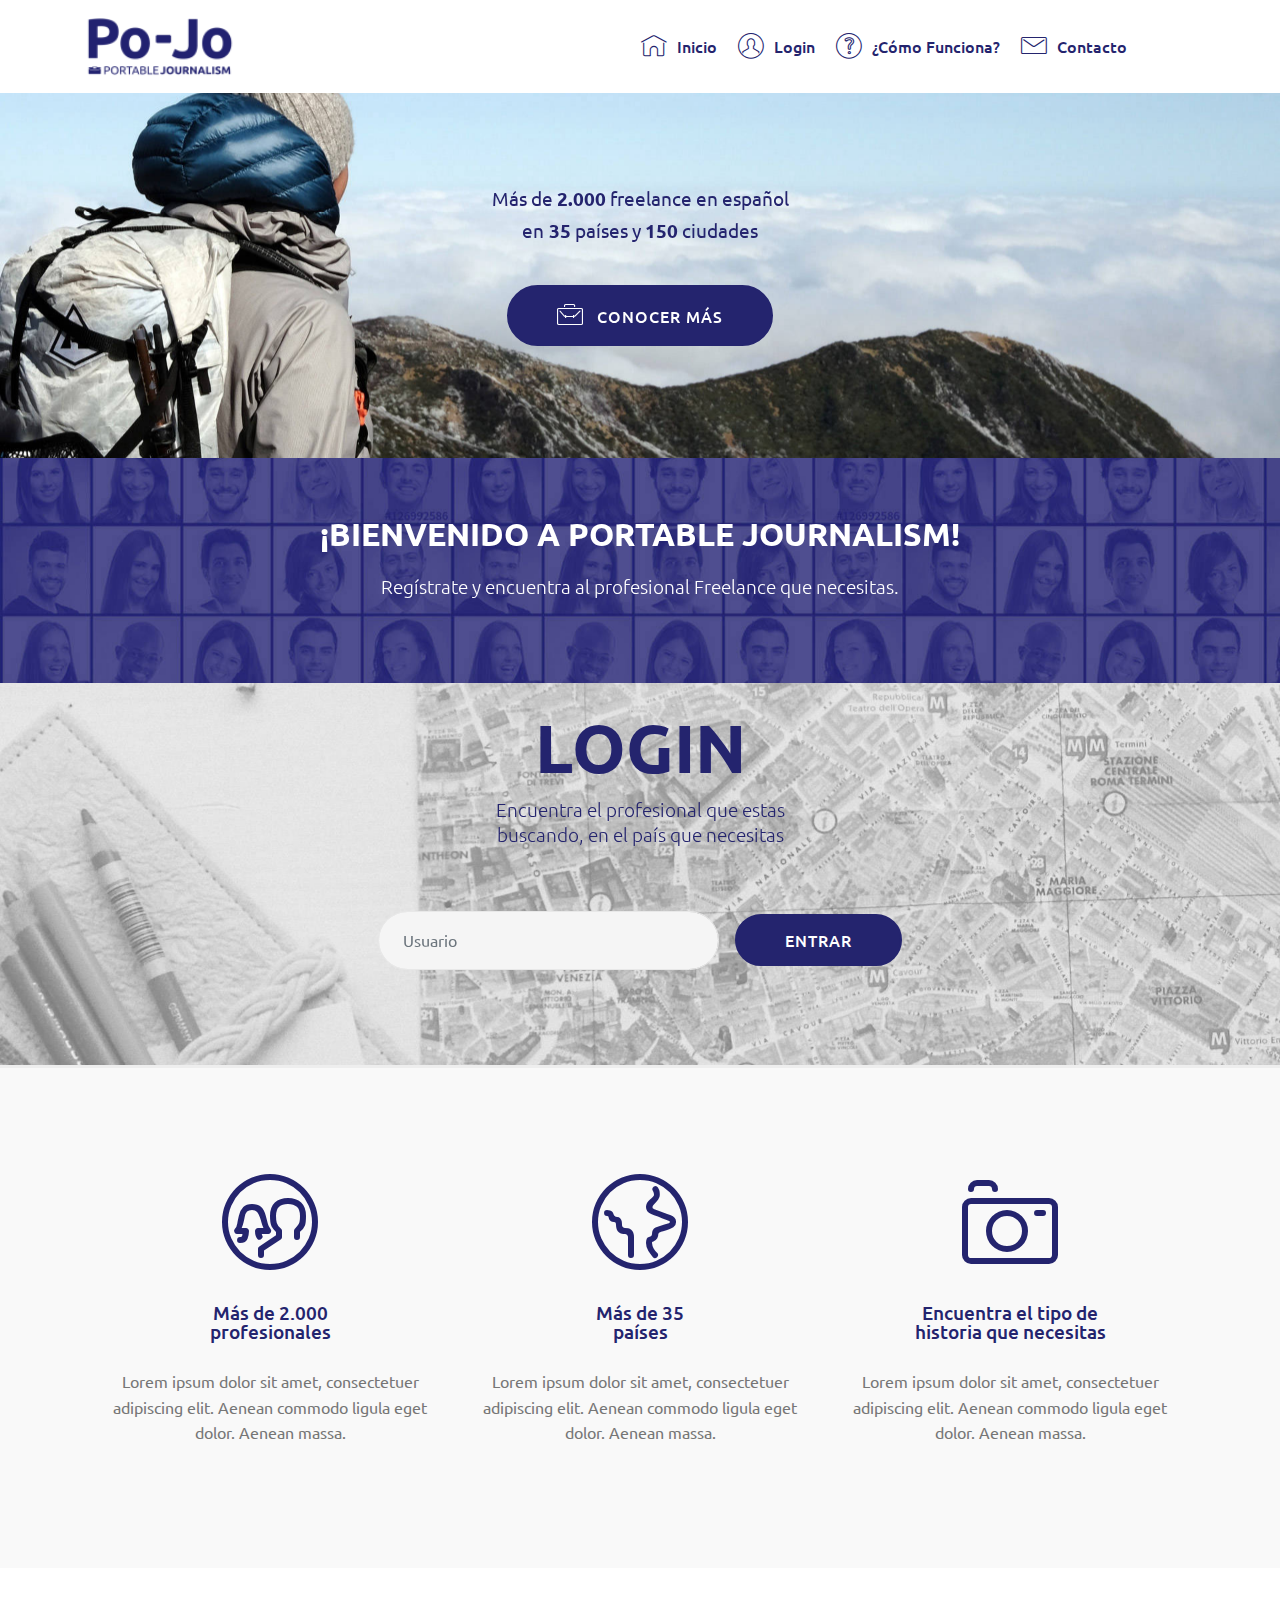
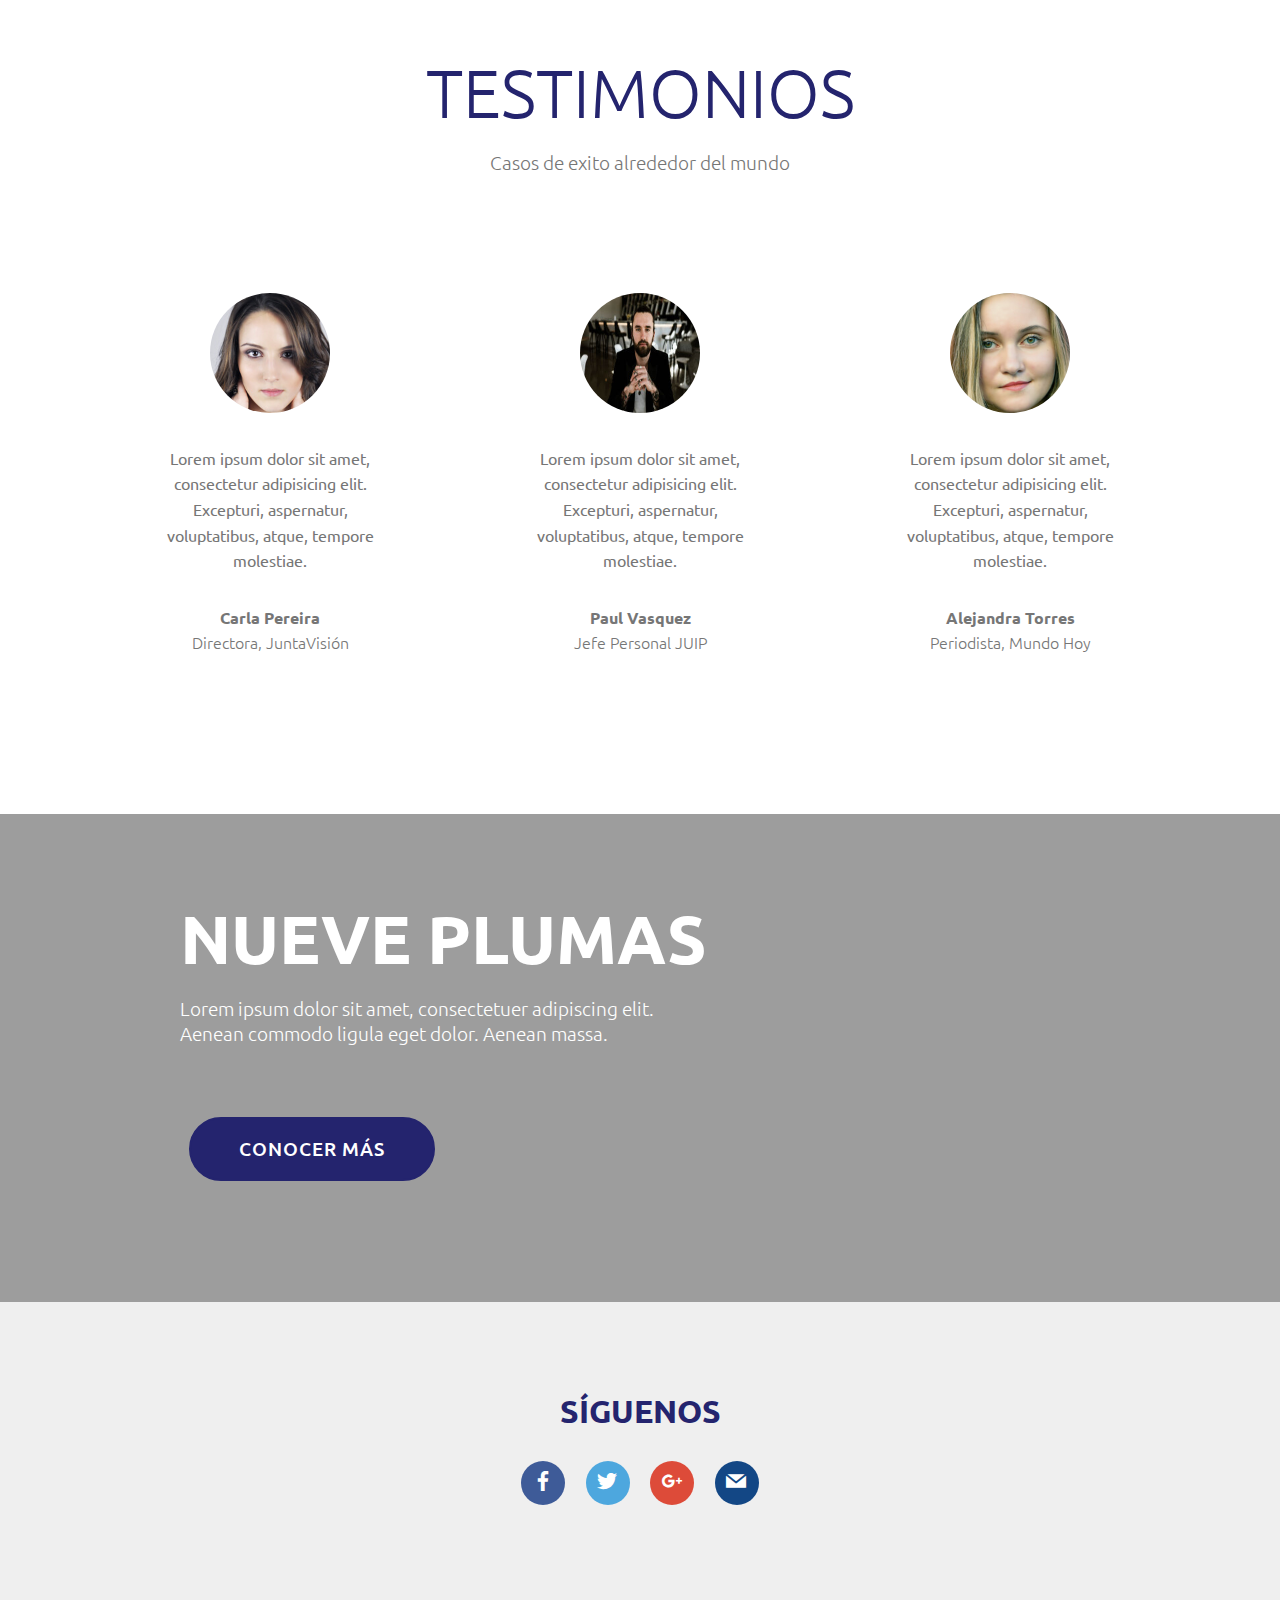
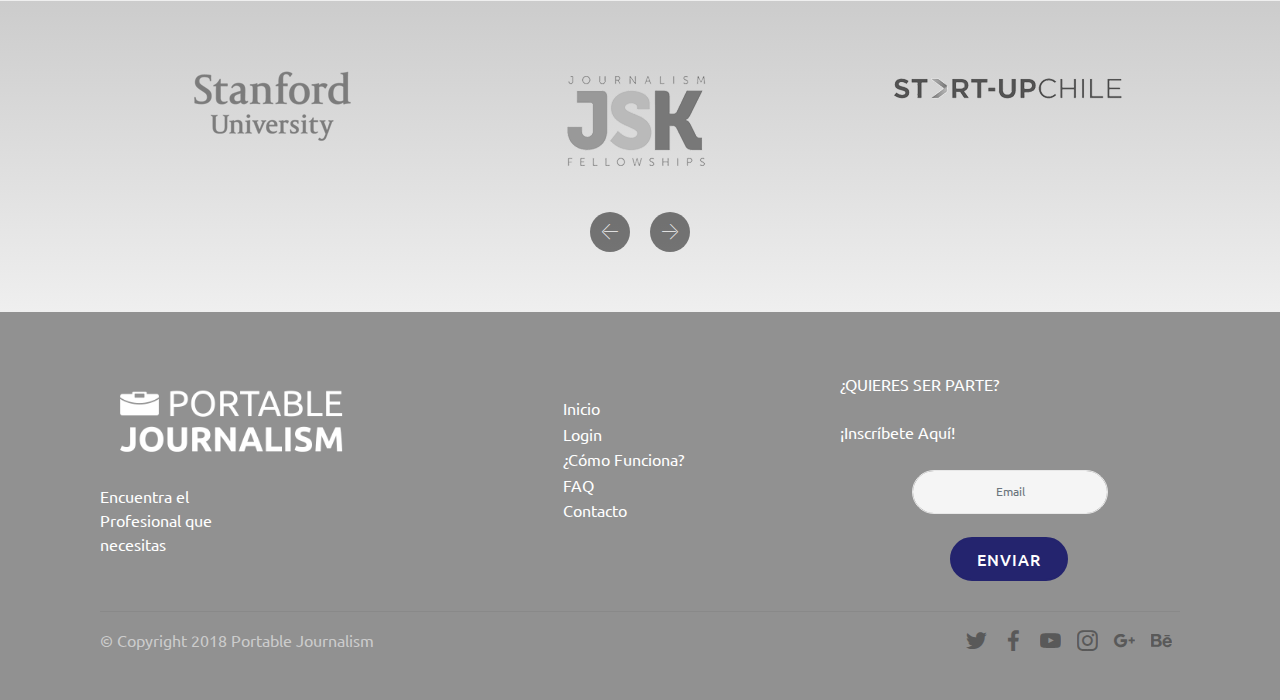
==== commit 1c8cce29: "create github pages" ====
--- a/index.html
+++ b/index.html
@@ -54,14 +54,14 @@
                         Inicio</a>
                 </li>
                 <li class="nav-item">
-                    <a class="nav-link link text-primary display-4" href="https://mobirise.com"><span class="mbri-user mbr-iconfont mbr-iconfont-btn"></span>Login</a>
+                    <a class="nav-link link text-primary display-4" href="https://franciscarivas.github.io/mobirise/page1.html"><span class="mbri-user mbr-iconfont mbr-iconfont-btn"></span>Login</a>
                 </li><li class="nav-item"><a class="nav-link link text-primary display-4" href="https://franciscarivas.github.io/mobirise/"><span class="mbri-question mbr-iconfont mbr-iconfont-btn"></span>¿Cómo Funciona?</a></li><li class="nav-item"><a class="nav-link link text-primary display-4" href="https://franciscarivas.github.io/mobirise/"><span class="mbri-letter mbr-iconfont mbr-iconfont-btn"></span>Contacto</a></li><li class="nav-item"><a class="nav-link link text-primary display-4" href="https://mobirise.com"></a></li><li class="nav-item"><a class="nav-link link text-primary display-4" href="https://mobirise.com"></a></li><li class="nav-item"><a class="nav-link link text-primary display-4" href="https://mobirise.com"></a></li></ul>
             
         </div>
     </nav>
 </section>
 
-<section class="engine"><a href="https://mobirise.me/n">landing page html templates</a></section><section class="header1 cid-qR2sjiqQci mbr-parallax-background" id="header1-1">
+<section class="engine"><a href="https://mobirise.me/d">free website maker</a></section><section class="header1 cid-qR2sjiqQci mbr-parallax-background" id="header1-1">
 
     
 
@@ -116,7 +116,7 @@
         <div class="row py-2 justify-content-center">
             <div class="col-12 col-lg-6  col-md-8 " data-form-type="formoid">
                 <div data-form-alert="" hidden="">Thanks for filling out the form!</div>
-                <form class="mbr-form" action="https://mobirise.com/" method="post" data-form-title="Mobirise Form"><input type="hidden" name="email" data-form-email="true" value="jV8b5a24jKZyQgCzkIB4HFtvqUEOOgi8LZcFg6B3CaCa5eLTrGdV8Rvgy/HKRptsh9CokrYRGpwfjsivhxyNAMiPxFVs9zE73B9r+MMqAw9AljITLmcICRb1QUrIlNhO" data-form-field="Email">
+                <form class="mbr-form" action="https://mobirise.com/" method="post" data-form-title="Mobirise Form"><input type="hidden" name="email" data-form-email="true" value="VCNeUVb769sBdJ4Gw7WpWhJz+utBg9sz5RGjZ2ugEHjlsaFvHZUHCkdYHZKyR7QxgCdZEnHua4uUff8ZuwQmZnPwMZ2YersxblVskTdrIyDCWJCv65nCFp/hX4S/7wMt" data-form-field="Email">
                     <div class="mbr-subscribe input-group">
                         <input class="form-control" type="email" name="email" placeholder="Usuario" data-form-field="Email" required="" id="email-form3-a">
                         <span class="input-group-btn"><button href="" type="submit" class="btn btn-primary display-4">ENTRAR</button></span>
@@ -405,7 +405,7 @@
                     </div>
 
                     <form class="form-inline" action="https://mobirise.com/" method="post" data-form-title="Mobirise Form">
-                        <input type="hidden" value="exHWtFbqHMhGMbPpwDf7g6C3EcmaIhPy9zxJVOn/Ac9425c4fztXFcjag1p2jSn4FTha95A/dF/cSEwTsRnwqDy3V23VV3ces8NcvXZvTegGIWAjUp+Jh+/zqXHUH5P4" data-form-email="true">
+                        <input type="hidden" value="TaTvLVxEGFk614UPUphCxf5tEjD0oqdbKsNBaHzbuZove2OrDMEzHyl2fnPzP0cY2fW0cLMdsxFEIXSL8/Dpy3FefaZRZeIygj0jB+S5yCO1c0lfEJQ5RO18bZNVB7MP" data-form-email="true">
                         <div class="form-group">
                             <input type="email" class="form-control input-sm input-inverse my-2" name="email" required="" data-form-field="Email" placeholder="Email" id="email-footer3-e">
                         </div>
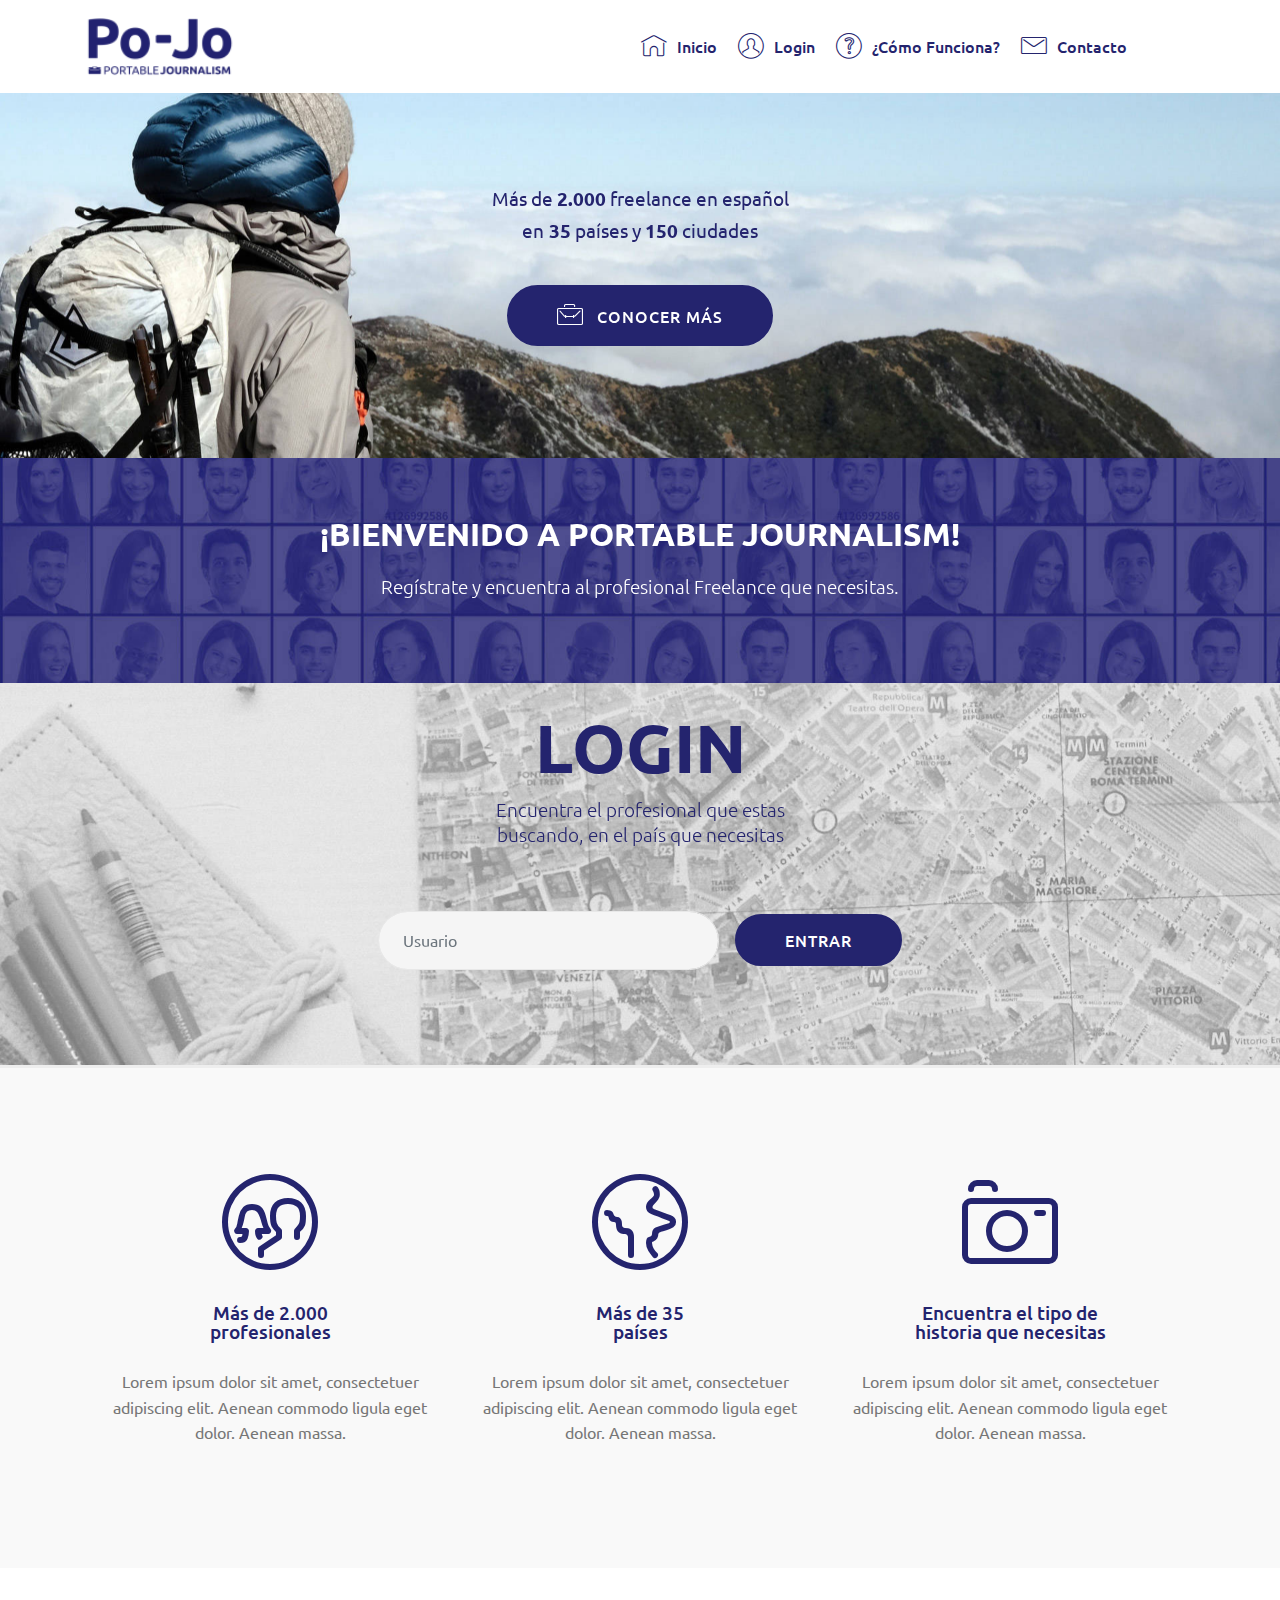
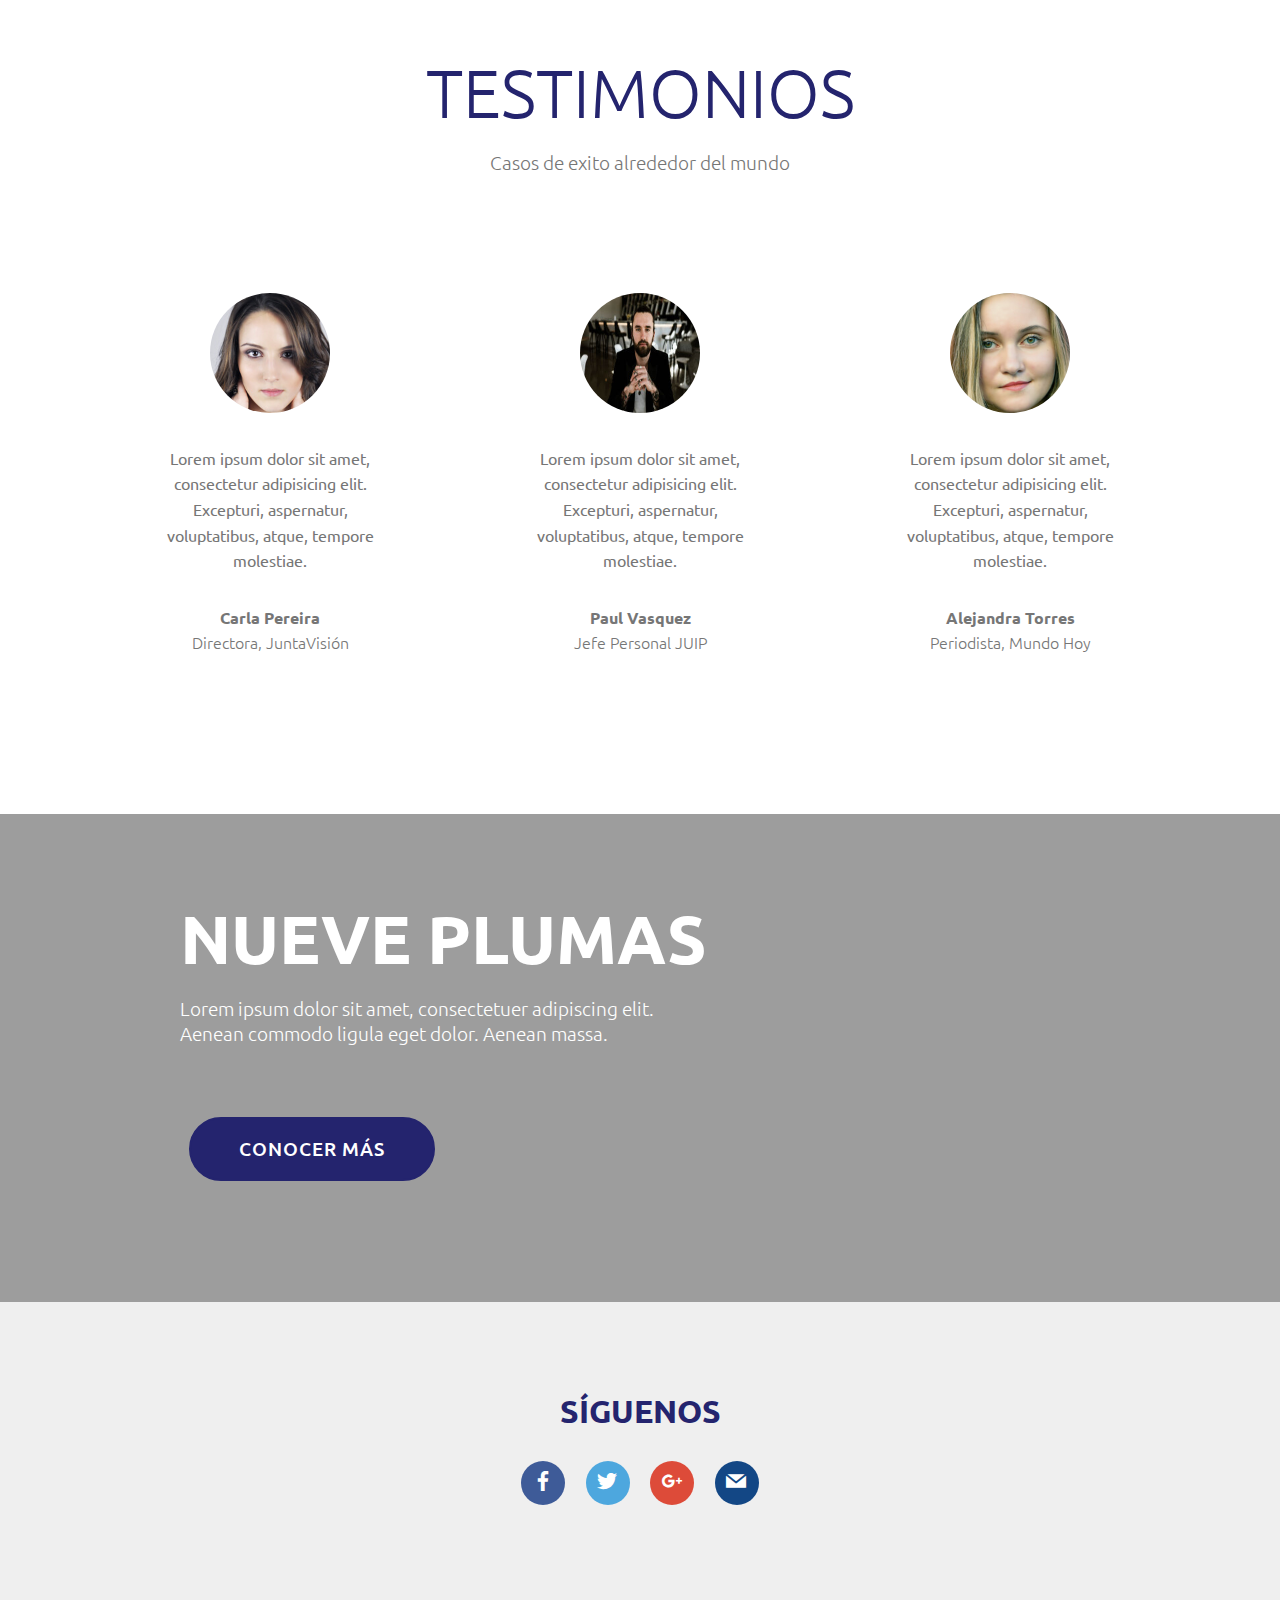
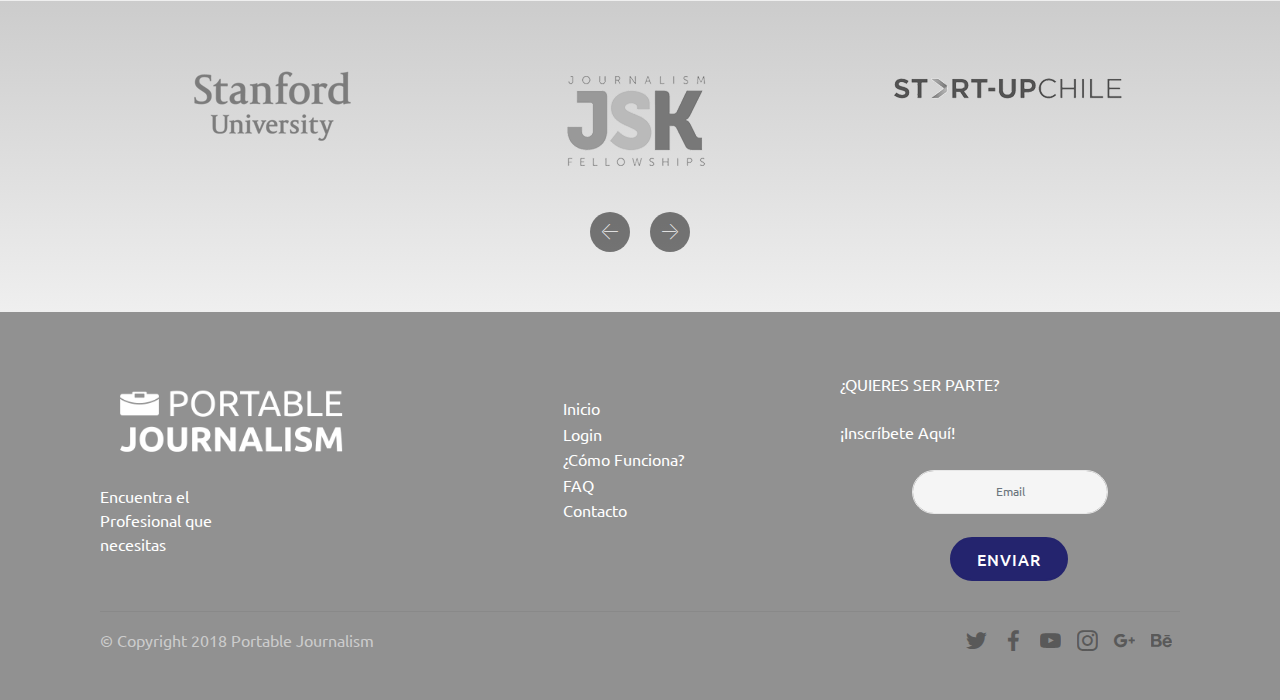
==== commit 9eeee33a: "create github pages" ====
--- a/index.html
+++ b/index.html
@@ -61,7 +61,7 @@
     </nav>
 </section>
 
-<section class="engine"><a href="https://mobirise.me/d">free website maker</a></section><section class="header1 cid-qR2sjiqQci mbr-parallax-background" id="header1-1">
+<section class="engine"><a href="https://mobirise.me/q">responsive site templates</a></section><section class="header1 cid-qR2sjiqQci mbr-parallax-background" id="header1-1">
 
     
 
@@ -116,7 +116,7 @@
         <div class="row py-2 justify-content-center">
             <div class="col-12 col-lg-6  col-md-8 " data-form-type="formoid">
                 <div data-form-alert="" hidden="">Thanks for filling out the form!</div>
-                <form class="mbr-form" action="https://mobirise.com/" method="post" data-form-title="Mobirise Form"><input type="hidden" name="email" data-form-email="true" value="VCNeUVb769sBdJ4Gw7WpWhJz+utBg9sz5RGjZ2ugEHjlsaFvHZUHCkdYHZKyR7QxgCdZEnHua4uUff8ZuwQmZnPwMZ2YersxblVskTdrIyDCWJCv65nCFp/hX4S/7wMt" data-form-field="Email">
+                <form class="mbr-form" action="https://mobirise.com/" method="post" data-form-title="Mobirise Form"><input type="hidden" name="email" data-form-email="true" value="uE7HkC2R/Af0VJMg//HdtDp3ObSsRkaspRut2Ztv30anx+6rPem+g2JVFZxsYQ1WZiUZMZi2+jOvEIDqKLc7BMKdUq04ZNjReO7mwcF5pNvGATdAKbumHxd78C4E3xwv" data-form-field="Email">
                     <div class="mbr-subscribe input-group">
                         <input class="form-control" type="email" name="email" placeholder="Usuario" data-form-field="Email" required="" id="email-form3-a">
                         <span class="input-group-btn"><button href="" type="submit" class="btn btn-primary display-4">ENTRAR</button></span>
@@ -405,7 +405,7 @@
                     </div>
 
                     <form class="form-inline" action="https://mobirise.com/" method="post" data-form-title="Mobirise Form">
-                        <input type="hidden" value="TaTvLVxEGFk614UPUphCxf5tEjD0oqdbKsNBaHzbuZove2OrDMEzHyl2fnPzP0cY2fW0cLMdsxFEIXSL8/Dpy3FefaZRZeIygj0jB+S5yCO1c0lfEJQ5RO18bZNVB7MP" data-form-email="true">
+                        <input type="hidden" value="7rDdvtV1c/2Fdj2HNVvo3JTMNfHnxM2aBoDFOAxgW/7VXFtaPYS5PVhID2J4QhLMOgvAKS0gIYXW241zPZSAZrav81BrFi/p8/ZA2oTNsRGPB/fShCGpHWg4A42ooQMG" data-form-email="true">
                         <div class="form-group">
                             <input type="email" class="form-control input-sm input-inverse my-2" name="email" required="" data-form-field="Email" placeholder="Email" id="email-footer3-e">
                         </div>
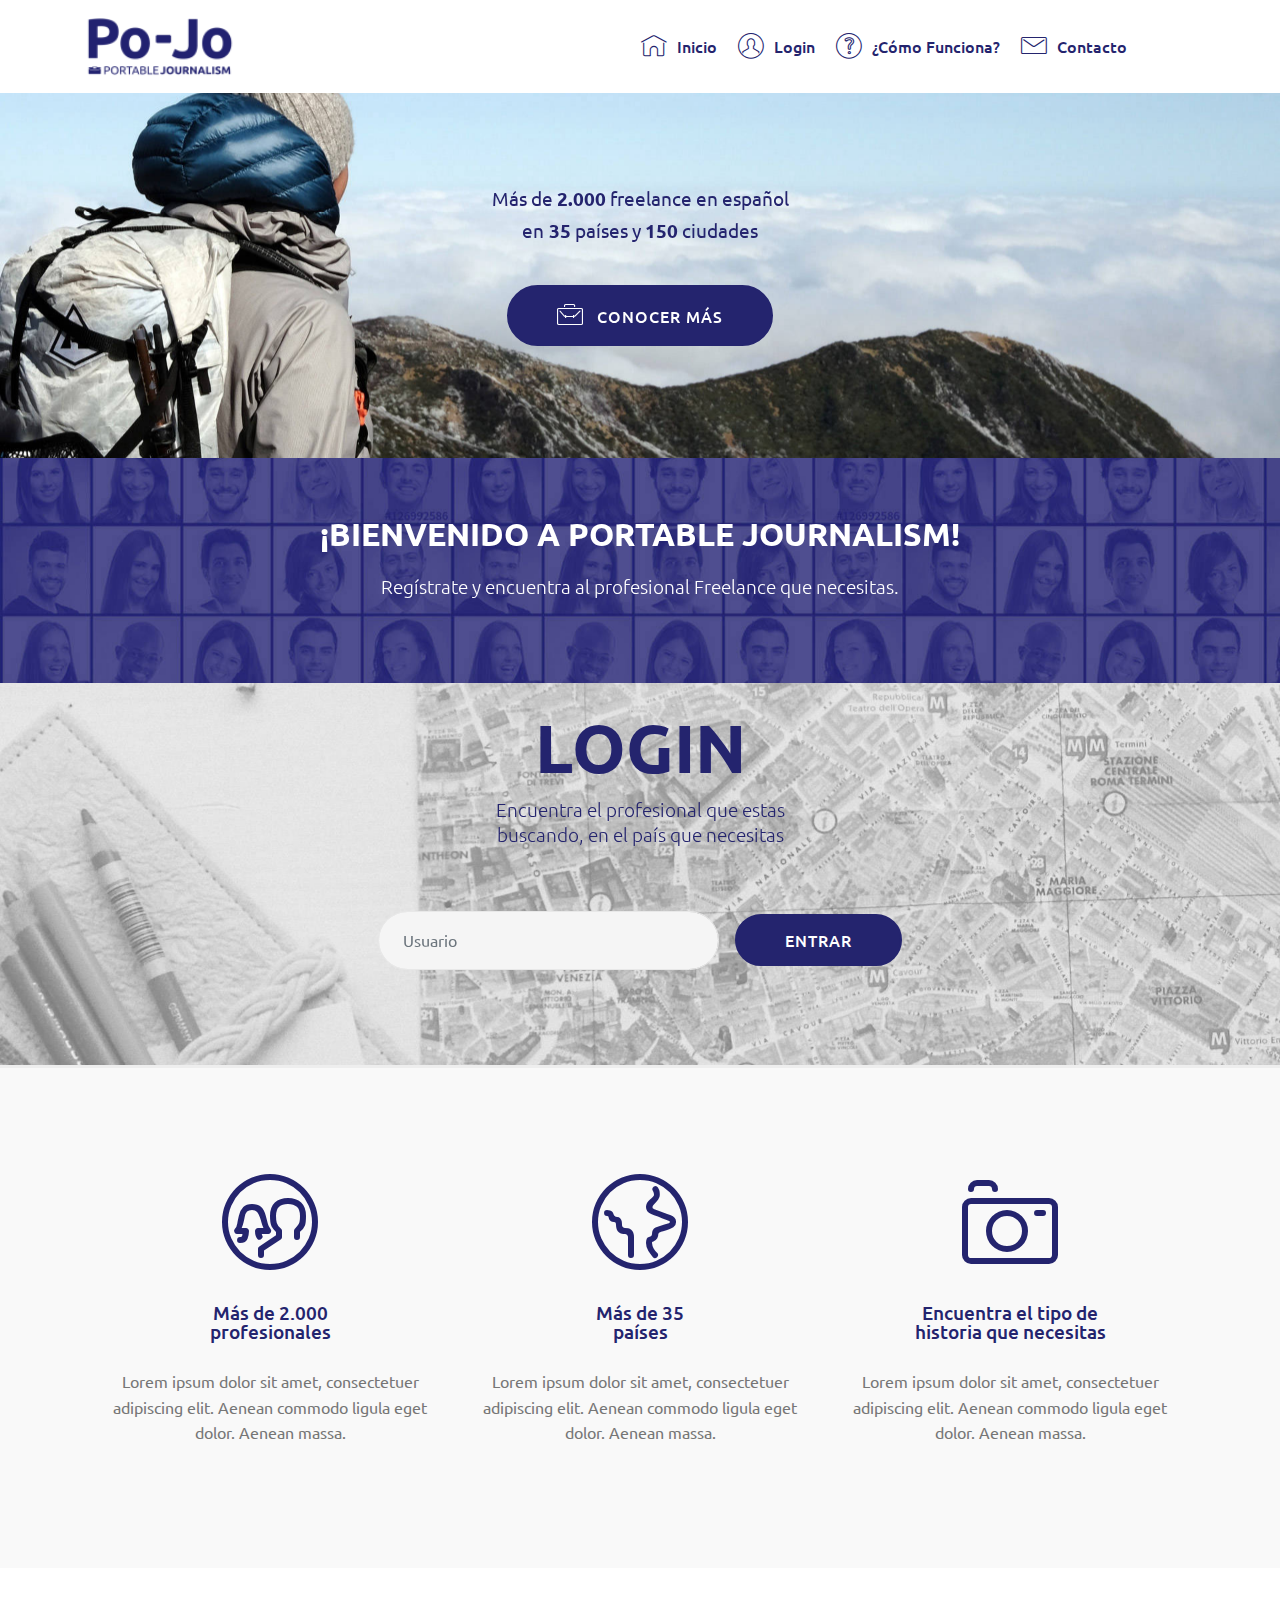
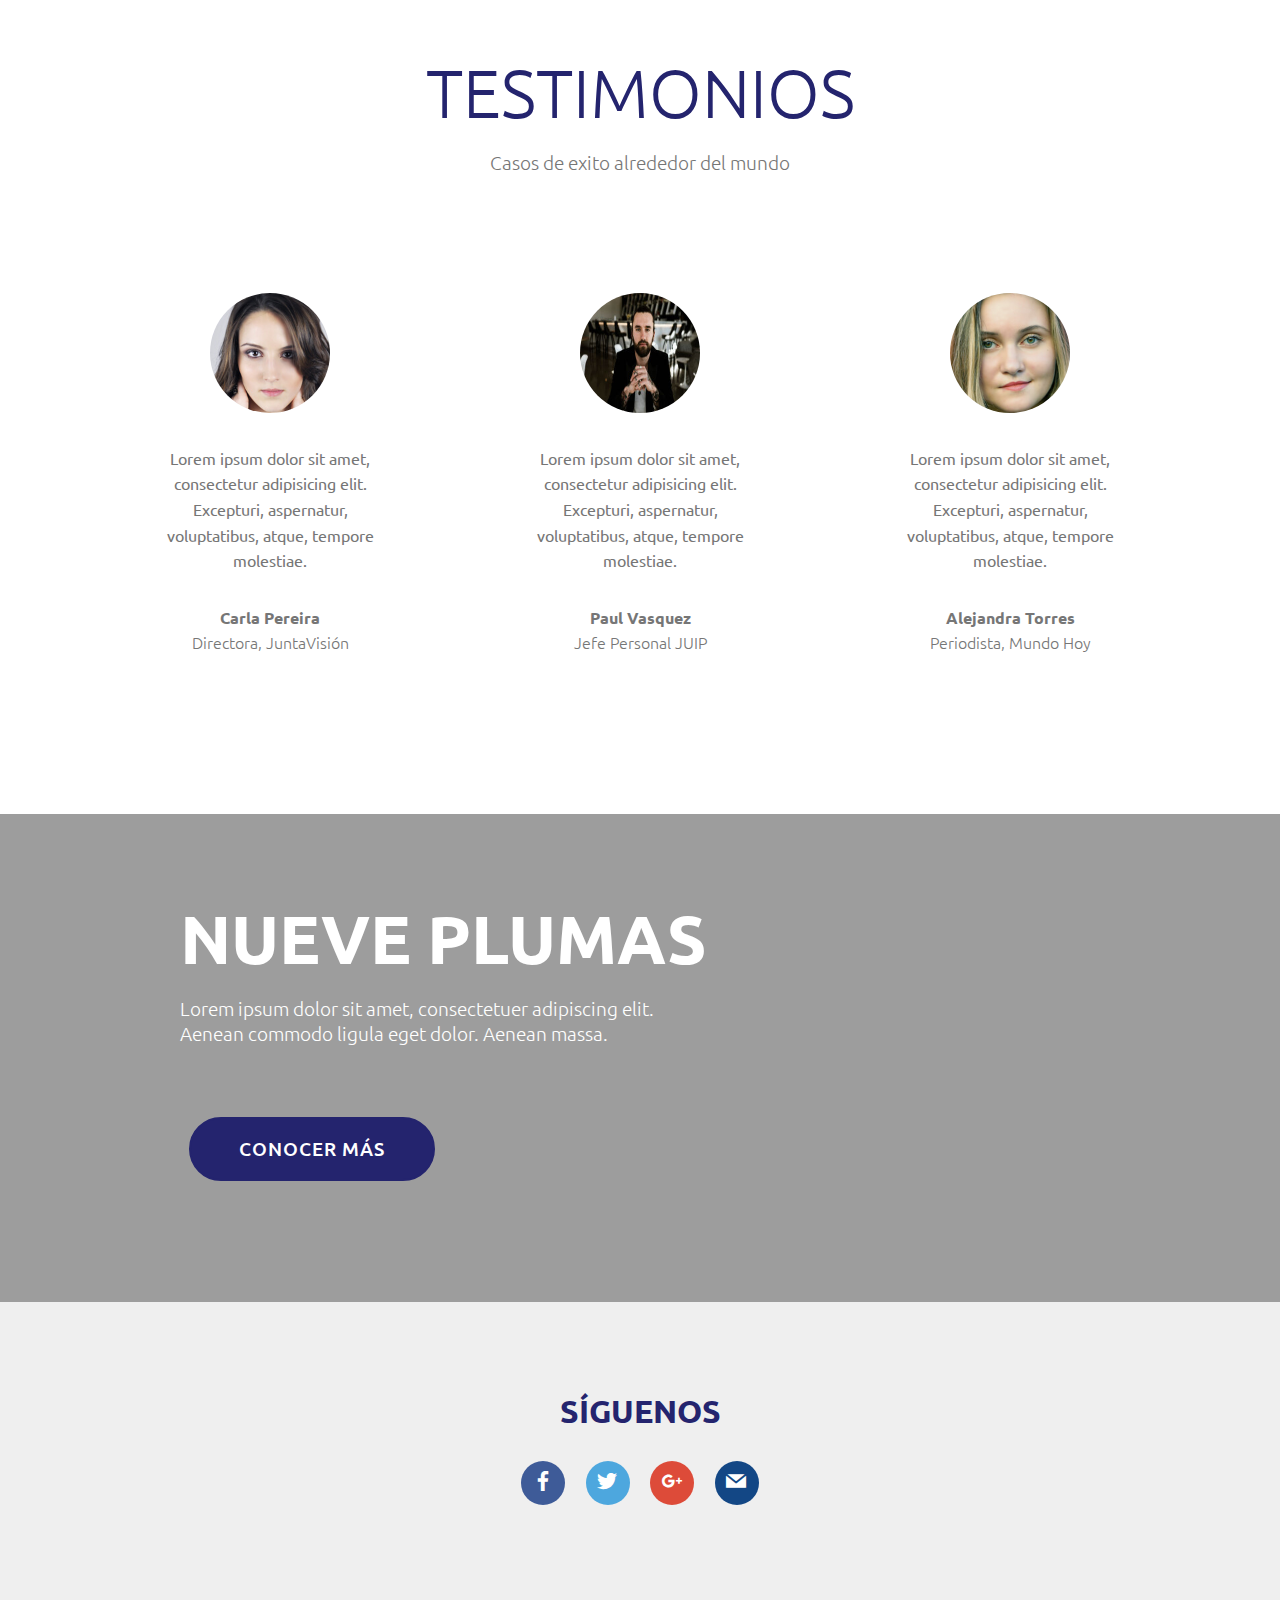
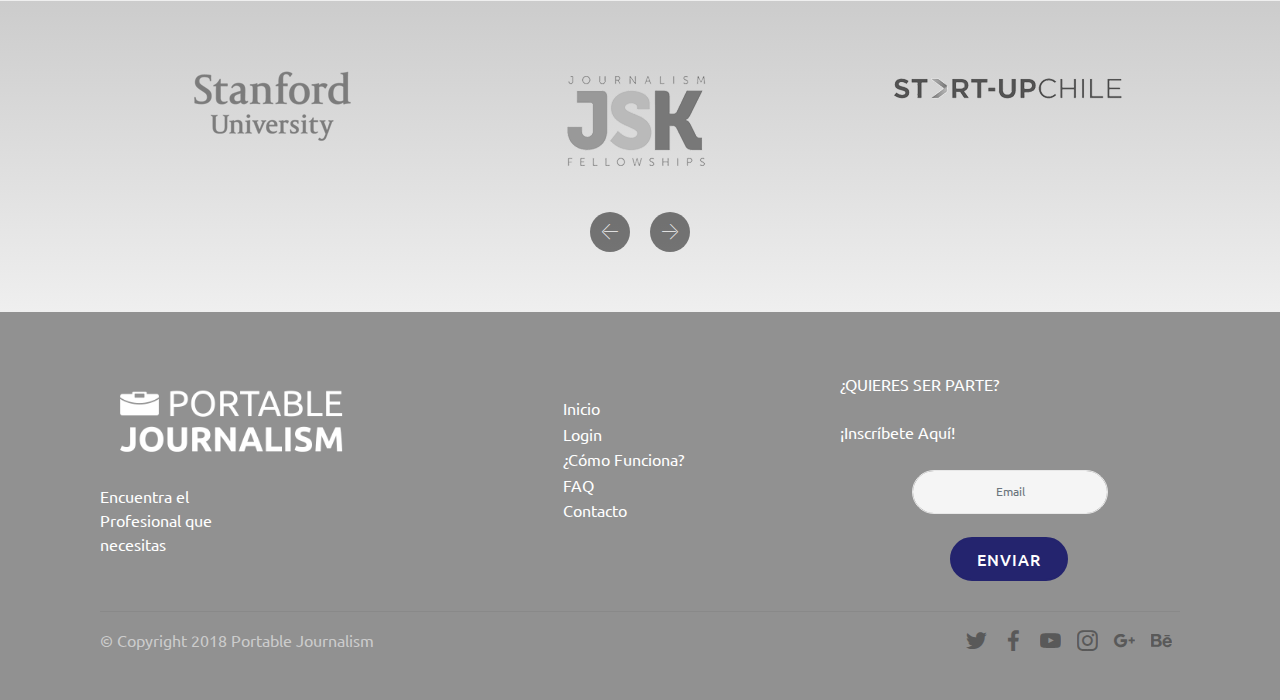
==== commit 073b74f5: "create github pages" ====
--- a/index.html
+++ b/index.html
@@ -61,7 +61,7 @@
     </nav>
 </section>
 
-<section class="engine"><a href="https://mobirise.me/q">responsive site templates</a></section><section class="header1 cid-qR2sjiqQci mbr-parallax-background" id="header1-1">
+<section class="engine"><a href="https://mobirise.me/s">bootstrap theme</a></section><section class="header1 cid-qR2sjiqQci mbr-parallax-background" id="header1-1">
 
     
 
@@ -116,7 +116,7 @@
         <div class="row py-2 justify-content-center">
             <div class="col-12 col-lg-6  col-md-8 " data-form-type="formoid">
                 <div data-form-alert="" hidden="">Thanks for filling out the form!</div>
-                <form class="mbr-form" action="https://mobirise.com/" method="post" data-form-title="Mobirise Form"><input type="hidden" name="email" data-form-email="true" value="uE7HkC2R/Af0VJMg//HdtDp3ObSsRkaspRut2Ztv30anx+6rPem+g2JVFZxsYQ1WZiUZMZi2+jOvEIDqKLc7BMKdUq04ZNjReO7mwcF5pNvGATdAKbumHxd78C4E3xwv" data-form-field="Email">
+                <form class="mbr-form" action="https://mobirise.com/" method="post" data-form-title="Mobirise Form"><input type="hidden" name="email" data-form-email="true" value="Om98o57ItwBfbYHxeBZ7SgZs7MPTsrGgvGF75V4rW/8NA9DKYueUjlwZwAh9IkZ9+eYGIewNoAKOBgUADfdm9tgIdY3EWuOY5DowiI8LC4h0/PqiByhd9RlKJUTvWJ5y" data-form-field="Email">
                     <div class="mbr-subscribe input-group">
                         <input class="form-control" type="email" name="email" placeholder="Usuario" data-form-field="Email" required="" id="email-form3-a">
                         <span class="input-group-btn"><button href="" type="submit" class="btn btn-primary display-4">ENTRAR</button></span>
@@ -405,7 +405,7 @@
                     </div>
 
                     <form class="form-inline" action="https://mobirise.com/" method="post" data-form-title="Mobirise Form">
-                        <input type="hidden" value="7rDdvtV1c/2Fdj2HNVvo3JTMNfHnxM2aBoDFOAxgW/7VXFtaPYS5PVhID2J4QhLMOgvAKS0gIYXW241zPZSAZrav81BrFi/p8/ZA2oTNsRGPB/fShCGpHWg4A42ooQMG" data-form-email="true">
+                        <input type="hidden" value="bV80vs2U1d22DHiE3Yldgt/jU+rhchq3IoCXXlLm6rV8rotX/U2SLv41NBNMEOV4oHjRF8lePGe35+H0hp9AdRKcGLqh1b/VrBGg54i0QAm1foFKUVRlz2tfL7D/e2Wq" data-form-email="true">
                         <div class="form-group">
                             <input type="email" class="form-control input-sm input-inverse my-2" name="email" required="" data-form-field="Email" placeholder="Email" id="email-footer3-e">
                         </div>
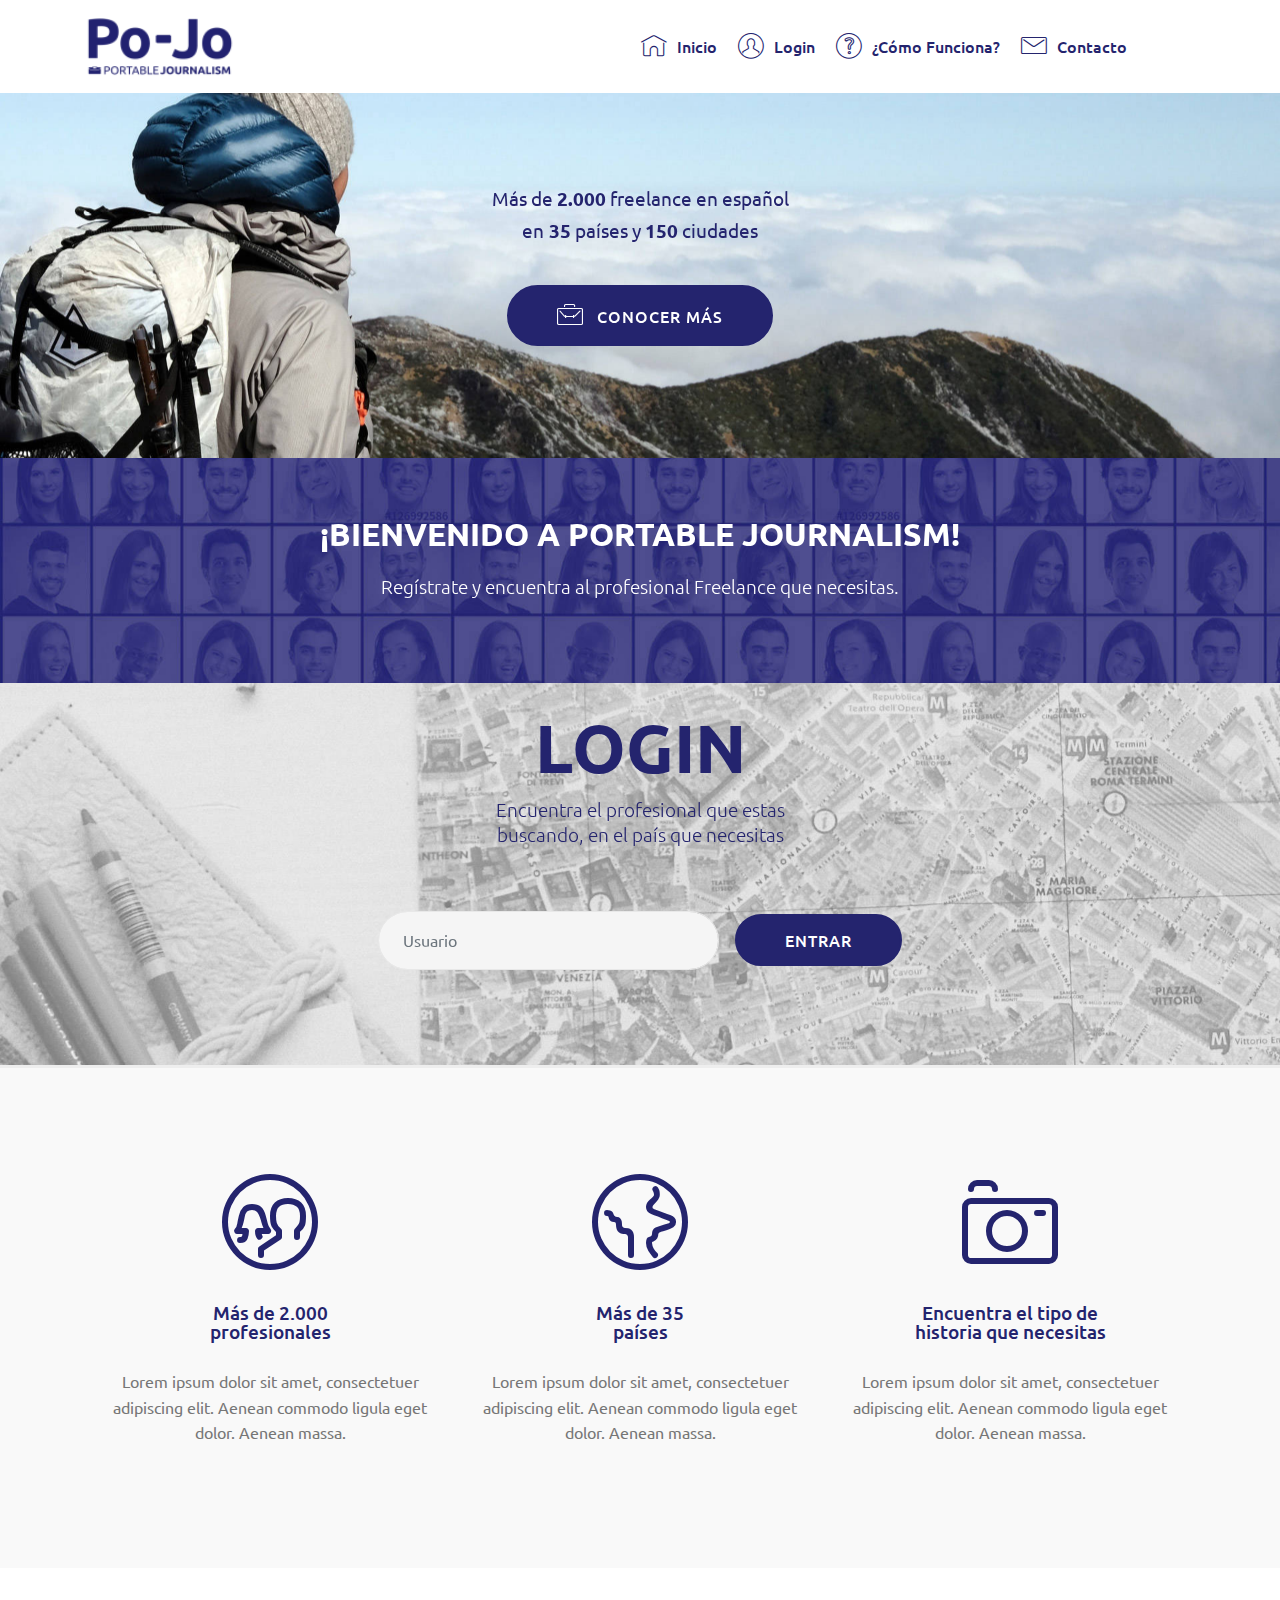
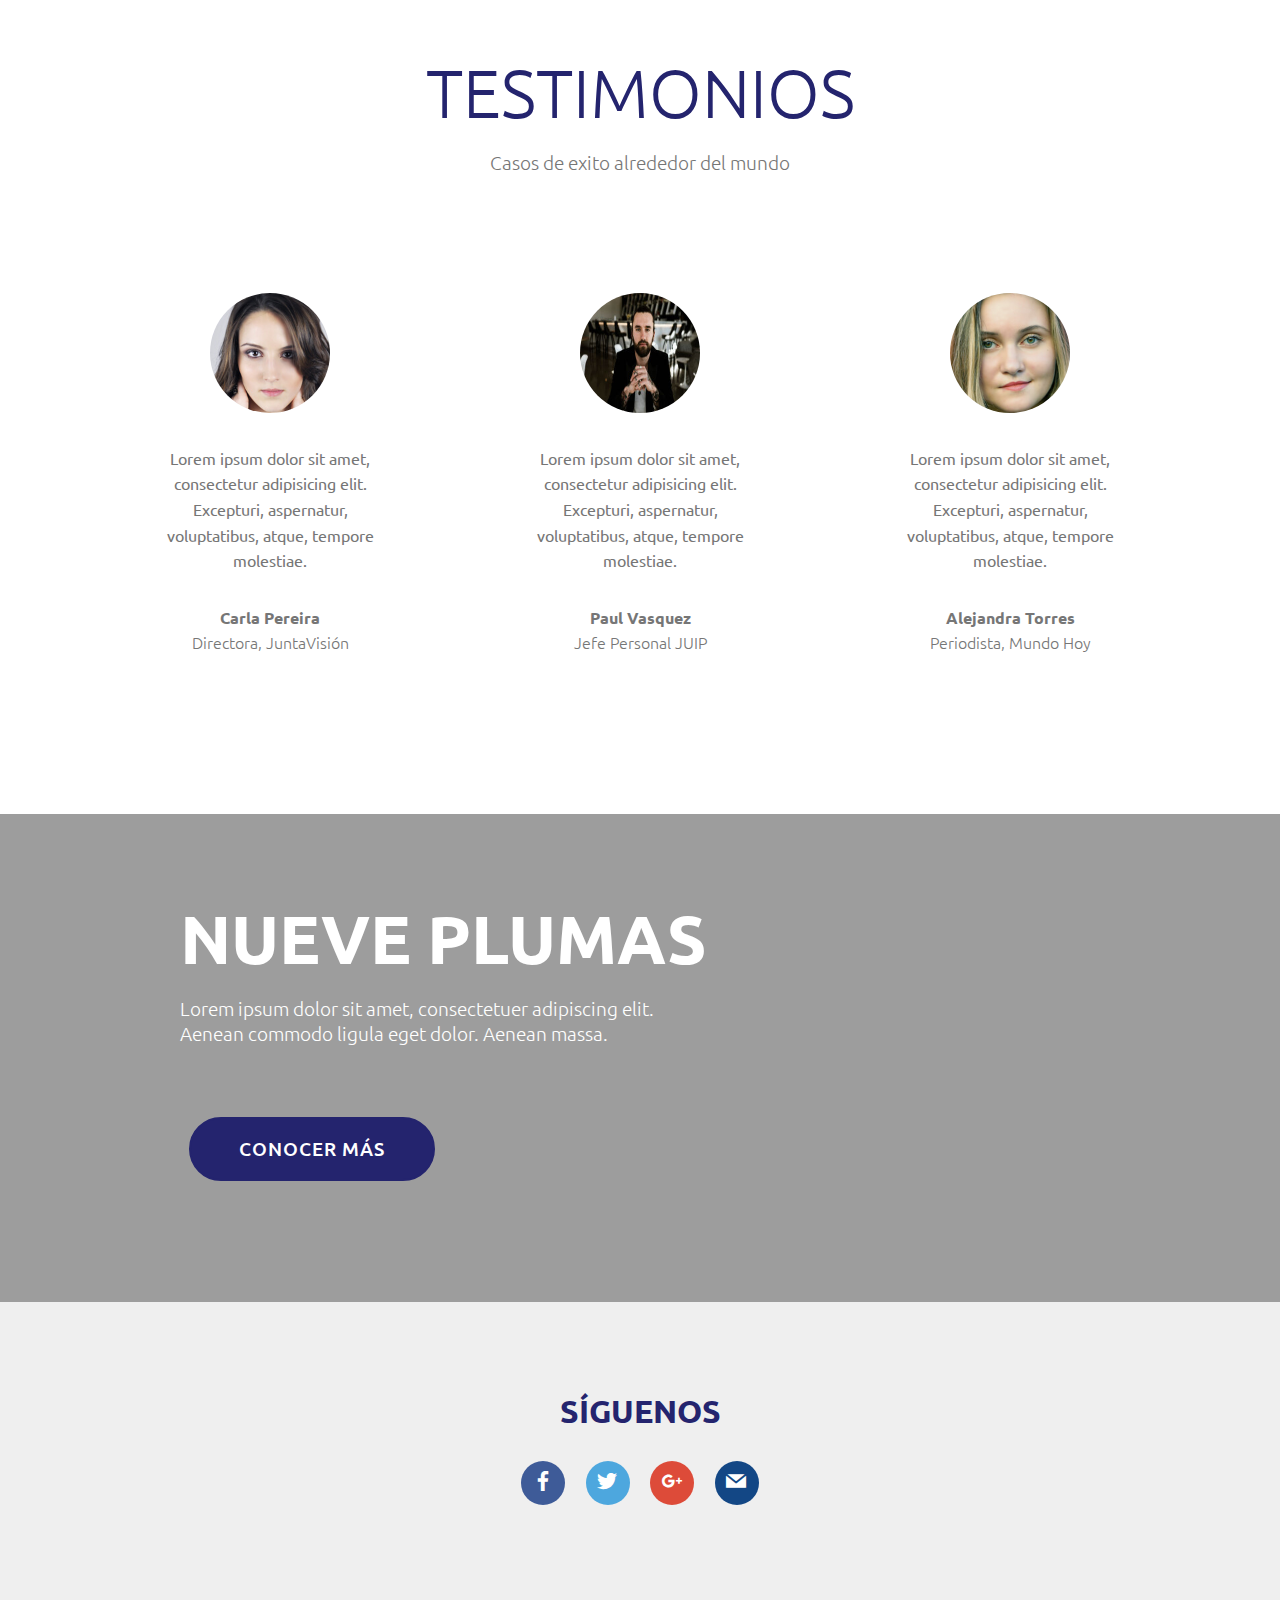
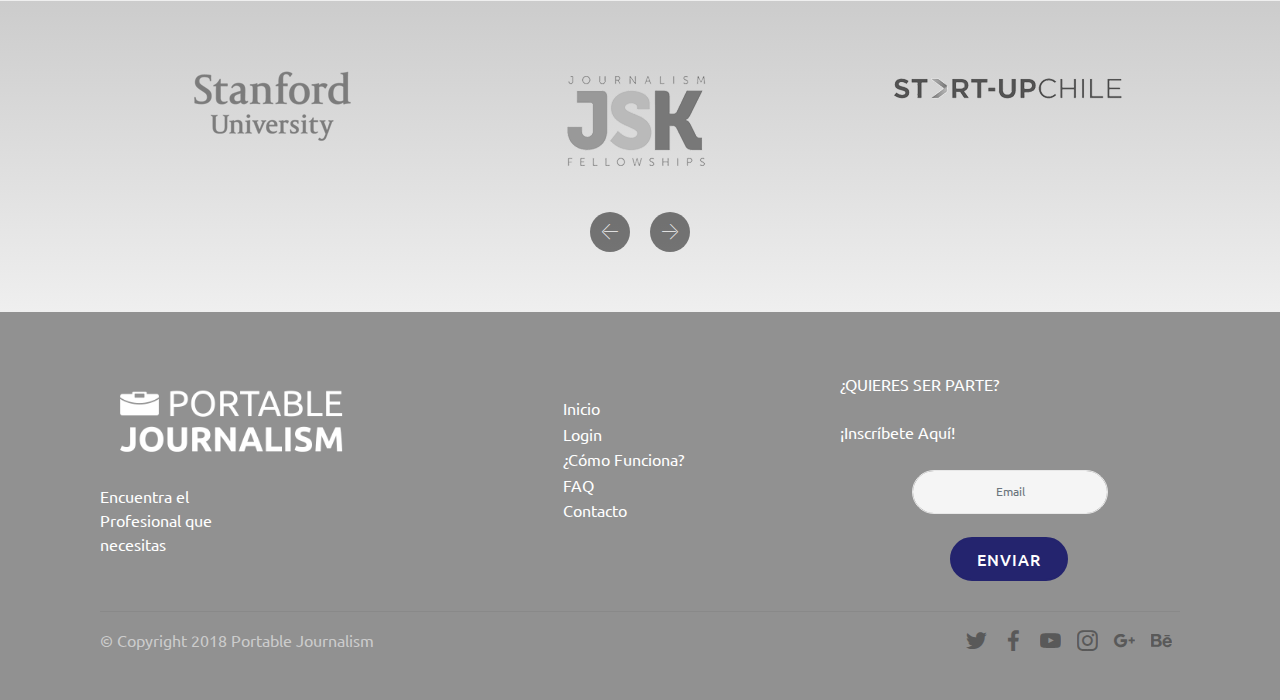
==== commit a42c7764: "create github pages" ====
--- a/index.html
+++ b/index.html
@@ -49,19 +49,19 @@
         </div>
         <div class="collapse navbar-collapse" id="navbarSupportedContent">
             <ul class="navbar-nav nav-dropdown nav-right" data-app-modern-menu="true"><li class="nav-item">
-                    <a class="nav-link link text-primary display-4" href="https://franciscarivas.github.io/mobirise/">
+                    <a class="nav-link link text-primary display-4" href="index.html">
                         <span class="mbri-home mbr-iconfont mbr-iconfont-btn"></span>
                         Inicio</a>
                 </li>
                 <li class="nav-item">
-                    <a class="nav-link link text-primary display-4" href="https://franciscarivas.github.io/mobirise/page1.html"><span class="mbri-user mbr-iconfont mbr-iconfont-btn"></span>Login</a>
-                </li><li class="nav-item"><a class="nav-link link text-primary display-4" href="https://franciscarivas.github.io/mobirise/"><span class="mbri-question mbr-iconfont mbr-iconfont-btn"></span>¿Cómo Funciona?</a></li><li class="nav-item"><a class="nav-link link text-primary display-4" href="https://franciscarivas.github.io/mobirise/"><span class="mbri-letter mbr-iconfont mbr-iconfont-btn"></span>Contacto</a></li><li class="nav-item"><a class="nav-link link text-primary display-4" href="https://mobirise.com"></a></li><li class="nav-item"><a class="nav-link link text-primary display-4" href="https://mobirise.com"></a></li><li class="nav-item"><a class="nav-link link text-primary display-4" href="https://mobirise.com"></a></li></ul>
+                    <a class="nav-link link text-primary display-4" href="page1.html"><span class="mbri-user mbr-iconfont mbr-iconfont-btn"></span>Login</a>
+                </li><li class="nav-item"><a class="nav-link link text-primary display-4" href="page3.html"><span class="mbri-question mbr-iconfont mbr-iconfont-btn"></span>¿Cómo Funciona?</a></li><li class="nav-item"><a class="nav-link link text-primary display-4" href="page2.html"><span class="mbri-letter mbr-iconfont mbr-iconfont-btn"></span>Contacto</a></li><li class="nav-item"><a class="nav-link link text-primary display-4" href="https://mobirise.com"></a></li><li class="nav-item"><a class="nav-link link text-primary display-4" href="https://mobirise.com"></a></li><li class="nav-item"><a class="nav-link link text-primary display-4" href="https://mobirise.com"></a></li></ul>
             
         </div>
     </nav>
 </section>
 
-<section class="engine"><a href="https://mobirise.me/s">bootstrap theme</a></section><section class="header1 cid-qR2sjiqQci mbr-parallax-background" id="header1-1">
+<section class="engine"><a href="https://mobirise.me/c">free site builder</a></section><section class="header1 cid-qR2sjiqQci mbr-parallax-background" id="header1-1">
 
     
 
@@ -116,7 +116,7 @@
         <div class="row py-2 justify-content-center">
             <div class="col-12 col-lg-6  col-md-8 " data-form-type="formoid">
                 <div data-form-alert="" hidden="">Thanks for filling out the form!</div>
-                <form class="mbr-form" action="https://mobirise.com/" method="post" data-form-title="Mobirise Form"><input type="hidden" name="email" data-form-email="true" value="Om98o57ItwBfbYHxeBZ7SgZs7MPTsrGgvGF75V4rW/8NA9DKYueUjlwZwAh9IkZ9+eYGIewNoAKOBgUADfdm9tgIdY3EWuOY5DowiI8LC4h0/PqiByhd9RlKJUTvWJ5y" data-form-field="Email">
+                <form class="mbr-form" action="https://mobirise.com/" method="post" data-form-title="Mobirise Form"><input type="hidden" name="email" data-form-email="true" value="XSDVe6/4n7ojgB0roMjpjs/K5TdHfYSlW5iVGWT0WhNHBZZJKipEaYIqqLTUGzCvXN+njS6TBOLhBEt6K4/7oZIorRZSuku5eKh6XxIy3Jel2KxrcTN+HjpRqE63Zk8r" data-form-field="Email">
                     <div class="mbr-subscribe input-group">
                         <input class="form-control" type="email" name="email" placeholder="Usuario" data-form-field="Email" required="" id="email-form3-a">
                         <span class="input-group-btn"><button href="" type="submit" class="btn btn-primary display-4">ENTRAR</button></span>
@@ -405,7 +405,7 @@
                     </div>
 
                     <form class="form-inline" action="https://mobirise.com/" method="post" data-form-title="Mobirise Form">
-                        <input type="hidden" value="bV80vs2U1d22DHiE3Yldgt/jU+rhchq3IoCXXlLm6rV8rotX/U2SLv41NBNMEOV4oHjRF8lePGe35+H0hp9AdRKcGLqh1b/VrBGg54i0QAm1foFKUVRlz2tfL7D/e2Wq" data-form-email="true">
+                        <input type="hidden" value="JiU+EpdBstnO7TaSTEFILdKZVu2Kxurem4b3qBt9hw9accgQdYILoJB+EcdEKeEksfhr5PqzeIVn4hABsFkl0Y71N7CppjI3bagHz3U0A6TK328ebZo0euKux4xDEi8L" data-form-email="true">
                         <div class="form-group">
                             <input type="email" class="form-control input-sm input-inverse my-2" name="email" required="" data-form-field="Email" placeholder="Email" id="email-footer3-e">
                         </div>
--- a/assets/mobirise/css/mbr-additional.css
+++ b/assets/mobirise/css/mbr-additional.css
@@ -3166,3 +3166,1624 @@
 .cid-qR4TFO7oOf .mbr-links-column {
   color: #ffffff;
 }
+.cid-qRKTVGOgcO .navbar {
+  padding: .5rem 0;
+  background: #ffffff;
+  transition: none;
+  min-height: 77px;
+}
+.cid-qRKTVGOgcO .navbar-dropdown.bg-color.transparent.opened {
+  background: #ffffff;
+}
+.cid-qRKTVGOgcO a {
+  font-style: normal;
+}
+.cid-qRKTVGOgcO .nav-item span {
+  padding-right: 0.4em;
+  line-height: 0.5em;
+  vertical-align: text-bottom;
+  position: relative;
+  text-decoration: none;
+}
+.cid-qRKTVGOgcO .nav-item a {
+  display: flex;
+  align-items: center;
+  justify-content: center;
+  padding: 0.7rem 0 !important;
+  margin: 0rem .65rem !important;
+}
+.cid-qRKTVGOgcO .nav-item:focus,
+.cid-qRKTVGOgcO .nav-link:focus {
+  outline: none;
+}
+.cid-qRKTVGOgcO .btn {
+  padding: 0.4rem 1.5rem;
+  display: inline-flex;
+  align-items: center;
+}
+.cid-qRKTVGOgcO .btn .mbr-iconfont {
+  font-size: 1.6rem;
+}
+.cid-qRKTVGOgcO .menu-logo {
+  margin-right: auto;
+}
+.cid-qRKTVGOgcO .menu-logo .navbar-brand {
+  display: flex;
+  margin-left: 5rem;
+  padding: 0;
+  transition: padding .2s;
+  min-height: 3.8rem;
+  align-items: center;
+}
+.cid-qRKTVGOgcO .menu-logo .navbar-brand .navbar-caption-wrap {
+  display: -webkit-flex;
+  -webkit-align-items: center;
+  align-items: center;
+  word-break: break-word;
+  min-width: 7rem;
+  margin: .3rem 0;
+}
+.cid-qRKTVGOgcO .menu-logo .navbar-brand .navbar-caption-wrap .navbar-caption {
+  line-height: 1.2rem !important;
+  padding-right: 2rem;
+}
+.cid-qRKTVGOgcO .menu-logo .navbar-brand .navbar-logo {
+  font-size: 4rem;
+  transition: font-size 0.25s;
+}
+.cid-qRKTVGOgcO .menu-logo .navbar-brand .navbar-logo img {
+  display: flex;
+}
+.cid-qRKTVGOgcO .menu-logo .navbar-brand .navbar-logo .mbr-iconfont {
+  transition: font-size 0.25s;
+}
+.cid-qRKTVGOgcO .navbar-toggleable-sm .navbar-collapse {
+  justify-content: flex-end;
+  -webkit-justify-content: flex-end;
+  padding-right: 5rem;
+  width: auto;
+}
+.cid-qRKTVGOgcO .navbar-toggleable-sm .navbar-collapse .navbar-nav {
+  flex-wrap: wrap;
+  -webkit-flex-wrap: wrap;
+  padding-left: 0;
+}
+.cid-qRKTVGOgcO .navbar-toggleable-sm .navbar-collapse .navbar-nav .nav-item {
+  -webkit-align-self: center;
+  align-self: center;
+}
+.cid-qRKTVGOgcO .navbar-toggleable-sm .navbar-collapse .navbar-buttons {
+  padding-left: 0;
+  padding-bottom: 0;
+}
+.cid-qRKTVGOgcO .dropdown .dropdown-menu {
+  background: #ffffff;
+  display: none;
+  position: absolute;
+  min-width: 5rem;
+  padding-top: 1.4rem;
+  padding-bottom: 1.4rem;
+  text-align: left;
+}
+.cid-qRKTVGOgcO .dropdown .dropdown-menu .dropdown-item {
+  width: auto;
+  padding: 0.235em 1.5385em 0.235em 1.5385em !important;
+}
+.cid-qRKTVGOgcO .dropdown .dropdown-menu .dropdown-item::after {
+  right: 0.5rem;
+}
+.cid-qRKTVGOgcO .dropdown .dropdown-menu .dropdown-submenu {
+  margin: 0;
+}
+.cid-qRKTVGOgcO .dropdown.open > .dropdown-menu {
+  display: block;
+}
+.cid-qRKTVGOgcO .navbar-toggleable-sm.opened:after {
+  position: absolute;
+  width: 100vw;
+  height: 100vh;
+  content: '';
+  background-color: rgba(0, 0, 0, 0.1);
+  left: 0;
+  bottom: 0;
+  transform: translateY(100%);
+  -webkit-transform: translateY(100%);
+  z-index: 1000;
+}
+.cid-qRKTVGOgcO .navbar.navbar-short {
+  min-height: 60px;
+  transition: all .2s;
+}
+.cid-qRKTVGOgcO .navbar.navbar-short .navbar-toggler-right {
+  top: 20px;
+}
+.cid-qRKTVGOgcO .navbar.navbar-short .navbar-logo a {
+  font-size: 2.5rem !important;
+  line-height: 2.5rem;
+  transition: font-size 0.25s;
+}
+.cid-qRKTVGOgcO .navbar.navbar-short .navbar-logo a .mbr-iconfont {
+  font-size: 2.5rem !important;
+}
+.cid-qRKTVGOgcO .navbar.navbar-short .navbar-logo a img {
+  height: 3rem !important;
+}
+.cid-qRKTVGOgcO .navbar.navbar-short .navbar-brand {
+  min-height: 3rem;
+}
+.cid-qRKTVGOgcO button.navbar-toggler {
+  width: 31px;
+  height: 18px;
+  cursor: pointer;
+  transition: all .2s;
+  top: 1.5rem;
+  right: 1rem;
+}
+.cid-qRKTVGOgcO button.navbar-toggler:focus {
+  outline: none;
+}
+.cid-qRKTVGOgcO button.navbar-toggler .hamburger span {
+  position: absolute;
+  right: 0;
+  width: 30px;
+  height: 2px;
+  border-right: 5px;
+  background-color: #ffffff;
+}
+.cid-qRKTVGOgcO button.navbar-toggler .hamburger span:nth-child(1) {
+  top: 0;
+  transition: all .2s;
+}
+.cid-qRKTVGOgcO button.navbar-toggler .hamburger span:nth-child(2) {
+  top: 8px;
+  transition: all .15s;
+}
+.cid-qRKTVGOgcO button.navbar-toggler .hamburger span:nth-child(3) {
+  top: 8px;
+  transition: all .15s;
+}
+.cid-qRKTVGOgcO button.navbar-toggler .hamburger span:nth-child(4) {
+  top: 16px;
+  transition: all .2s;
+}
+.cid-qRKTVGOgcO nav.opened .hamburger span:nth-child(1) {
+  top: 8px;
+  width: 0;
+  opacity: 0;
+  right: 50%;
+  transition: all .2s;
+}
+.cid-qRKTVGOgcO nav.opened .hamburger span:nth-child(2) {
+  -webkit-transform: rotate(45deg);
+  transform: rotate(45deg);
+  transition: all .25s;
+}
+.cid-qRKTVGOgcO nav.opened .hamburger span:nth-child(3) {
+  -webkit-transform: rotate(-45deg);
+  transform: rotate(-45deg);
+  transition: all .25s;
+}
+.cid-qRKTVGOgcO nav.opened .hamburger span:nth-child(4) {
+  top: 8px;
+  width: 0;
+  opacity: 0;
+  right: 50%;
+  transition: all .2s;
+}
+.cid-qRKTVGOgcO .collapsed.navbar-expand {
+  flex-direction: column;
+}
+.cid-qRKTVGOgcO .collapsed .btn {
+  display: flex;
+}
+.cid-qRKTVGOgcO .collapsed .navbar-collapse {
+  display: none !important;
+  padding-right: 0 !important;
+}
+.cid-qRKTVGOgcO .collapsed .navbar-collapse.collapsing,
+.cid-qRKTVGOgcO .collapsed .navbar-collapse.show {
+  display: block !important;
+}
+.cid-qRKTVGOgcO .collapsed .navbar-collapse.collapsing .navbar-nav,
+.cid-qRKTVGOgcO .collapsed .navbar-collapse.show .navbar-nav {
+  display: block;
+  text-align: center;
+}
+.cid-qRKTVGOgcO .collapsed .navbar-collapse.collapsing .navbar-nav .nav-item,
+.cid-qRKTVGOgcO .collapsed .navbar-collapse.show .navbar-nav .nav-item {
+  clear: both;
+}
+.cid-qRKTVGOgcO .collapsed .navbar-collapse.collapsing .navbar-nav .nav-item:last-child,
+.cid-qRKTVGOgcO .collapsed .navbar-collapse.show .navbar-nav .nav-item:last-child {
+  margin-bottom: 1rem;
+}
+.cid-qRKTVGOgcO .collapsed .navbar-collapse.collapsing .navbar-buttons,
+.cid-qRKTVGOgcO .collapsed .navbar-collapse.show .navbar-buttons {
+  text-align: center;
+}
+.cid-qRKTVGOgcO .collapsed .navbar-collapse.collapsing .navbar-buttons:last-child,
+.cid-qRKTVGOgcO .collapsed .navbar-collapse.show .navbar-buttons:last-child {
+  margin-bottom: 1rem;
+}
+.cid-qRKTVGOgcO .collapsed button.navbar-toggler {
+  display: block;
+}
+.cid-qRKTVGOgcO .collapsed .navbar-brand {
+  margin-left: 1rem !important;
+}
+.cid-qRKTVGOgcO .collapsed .navbar-toggleable-sm {
+  flex-direction: column;
+  -webkit-flex-direction: column;
+}
+.cid-qRKTVGOgcO .collapsed .dropdown .dropdown-menu {
+  width: 100%;
+  text-align: center;
+  position: relative;
+  opacity: 0;
+  display: block;
+  height: 0;
+  visibility: hidden;
+  padding: 0;
+  transition-duration: .5s;
+  transition-property: opacity,padding,height;
+}
+.cid-qRKTVGOgcO .collapsed .dropdown.open > .dropdown-menu {
+  position: relative;
+  opacity: 1;
+  height: auto;
+  padding: 1.4rem 0;
+  visibility: visible;
+}
+.cid-qRKTVGOgcO .collapsed .dropdown .dropdown-submenu {
+  left: 0;
+  text-align: center;
+  width: 100%;
+}
+.cid-qRKTVGOgcO .collapsed .dropdown .dropdown-toggle[data-toggle="dropdown-submenu"]::after {
+  margin-top: 0;
+  position: inherit;
+  right: 0;
+  top: 50%;
+  display: inline-block;
+  width: 0;
+  height: 0;
+  margin-left: .3em;
+  vertical-align: middle;
+  content: "";
+  border-top: .30em solid;
+  border-right: .30em solid transparent;
+  border-left: .30em solid transparent;
+}
+@media (max-width: 991px) {
+  .cid-qRKTVGOgcO .navbar-expand {
+    flex-direction: column;
+  }
+  .cid-qRKTVGOgcO img {
+    height: 3.8rem !important;
+  }
+  .cid-qRKTVGOgcO .btn {
+    display: flex;
+  }
+  .cid-qRKTVGOgcO button.navbar-toggler {
+    display: block;
+  }
+  .cid-qRKTVGOgcO .navbar-brand {
+    margin-left: 1rem !important;
+  }
+  .cid-qRKTVGOgcO .navbar-toggleable-sm {
+    flex-direction: column;
+    -webkit-flex-direction: column;
+  }
+  .cid-qRKTVGOgcO .navbar-collapse {
+    display: none !important;
+    padding-right: 0 !important;
+  }
+  .cid-qRKTVGOgcO .navbar-collapse.collapsing,
+  .cid-qRKTVGOgcO .navbar-collapse.show {
+    display: block !important;
+  }
+  .cid-qRKTVGOgcO .navbar-collapse.collapsing .navbar-nav,
+  .cid-qRKTVGOgcO .navbar-collapse.show .navbar-nav {
+    display: block;
+    text-align: center;
+  }
+  .cid-qRKTVGOgcO .navbar-collapse.collapsing .navbar-nav .nav-item,
+  .cid-qRKTVGOgcO .navbar-collapse.show .navbar-nav .nav-item {
+    clear: both;
+  }
+  .cid-qRKTVGOgcO .navbar-collapse.collapsing .navbar-nav .nav-item:last-child,
+  .cid-qRKTVGOgcO .navbar-collapse.show .navbar-nav .nav-item:last-child {
+    margin-bottom: 1rem;
+  }
+  .cid-qRKTVGOgcO .navbar-collapse.collapsing .navbar-buttons,
+  .cid-qRKTVGOgcO .navbar-collapse.show .navbar-buttons {
+    text-align: center;
+  }
+  .cid-qRKTVGOgcO .navbar-collapse.collapsing .navbar-buttons:last-child,
+  .cid-qRKTVGOgcO .navbar-collapse.show .navbar-buttons:last-child {
+    margin-bottom: 1rem;
+  }
+  .cid-qRKTVGOgcO .dropdown .dropdown-menu {
+    width: 100%;
+    text-align: center;
+    position: relative;
+    opacity: 0;
+    display: block;
+    height: 0;
+    visibility: hidden;
+    padding: 0;
+    transition-duration: .5s;
+    transition-property: opacity,padding,height;
+  }
+  .cid-qRKTVGOgcO .dropdown.open > .dropdown-menu {
+    position: relative;
+    opacity: 1;
+    height: auto;
+    padding: 1.4rem 0;
+    visibility: visible;
+  }
+  .cid-qRKTVGOgcO .dropdown .dropdown-submenu {
+    left: 0;
+    text-align: center;
+    width: 100%;
+  }
+  .cid-qRKTVGOgcO .dropdown .dropdown-toggle[data-toggle="dropdown-submenu"]::after {
+    margin-top: 0;
+    position: inherit;
+    right: 0;
+    top: 50%;
+    display: inline-block;
+    width: 0;
+    height: 0;
+    margin-left: .3em;
+    vertical-align: middle;
+    content: "";
+    border-top: .30em solid;
+    border-right: .30em solid transparent;
+    border-left: .30em solid transparent;
+  }
+}
+@media (min-width: 767px) {
+  .cid-qRKTVGOgcO .menu-logo {
+    flex-shrink: 0;
+  }
+}
+.cid-qRKTVGOgcO .navbar-collapse {
+  flex-basis: auto;
+}
+.cid-qRKTVGOgcO .nav-link:hover,
+.cid-qRKTVGOgcO .dropdown-item:hover {
+  color: #c1c1c1 !important;
+}
+.cid-qRKTVI0O2D {
+  padding-top: 135px;
+  padding-bottom: 45px;
+  background-image: url("../../../assets/images/banner-7-1920x1080.jpg");
+}
+.cid-qRKTVI0O2D P {
+  color: #ffffff;
+  text-align: right;
+}
+.cid-qRKTVI0O2D H3 {
+  text-align: right;
+}
+.cid-qRKTVI0O2D H1 {
+  text-align: right;
+}
+.cid-qRL1RBWlOW {
+  padding-top: 90px;
+  padding-bottom: 90px;
+  background-image: url("../../../assets/images/banner-8-1920x1080.jpg");
+}
+.cid-qRL1RBWlOW .title {
+  margin-bottom: 2rem;
+}
+.cid-qRL1RBWlOW .mbr-section-subtitle {
+  color: #767676;
+}
+.cid-qRL1RBWlOW a:not([href]):not([tabindex]) {
+  color: #fff;
+  border-radius: 3px;
+}
+.cid-qRL1RBWlOW a.btn-white:not([href]):not([tabindex]) {
+  color: #333;
+}
+.cid-qRL1RBWlOW .multi-horizontal {
+  flex-grow: 1;
+  -webkit-flex-grow: 1;
+  max-width: 100%;
+}
+.cid-qRL1RBWlOW .input-group-btn {
+  display: block;
+  text-align: center;
+}
+.cid-qRL1RBWlOW LABEL {
+  color: #24246e;
+}
+.cid-qRKTVOZsej {
+  padding-top: 90px;
+  padding-bottom: 90px;
+  background-color: #efefef;
+}
+.cid-qRKTVOZsej .socicon-bg-facebook {
+  background: #3e5b98;
+  color: #ffffff;
+}
+.cid-qRKTVOZsej .socicon-bg-twitter {
+  background: #4da7de;
+  color: #ffffff;
+}
+.cid-qRKTVOZsej .socicon-bg-googleplus {
+  background: #dd4b39;
+  color: #ffffff;
+}
+.cid-qRKTVOZsej .socicon-bg-vkontakte {
+  background: #5a7fa6;
+  color: #ffffff;
+}
+.cid-qRKTVOZsej .socicon-bg-odnoklassniki {
+  background: #f48420;
+  color: #ffffff;
+}
+.cid-qRKTVOZsej .socicon-bg-pinterest {
+  background: #c92619;
+  color: #ffffff;
+}
+.cid-qRKTVOZsej .socicon-bg-mail {
+  background: #134785;
+  color: #ffffff;
+}
+.cid-qRKTVOZsej .btn-social {
+  border: none !important;
+}
+.cid-qRKTVOZsej [class^="socicon-"]:before,
+.cid-qRKTVOZsej [class*=" socicon-"]:before {
+  line-height: 44px;
+}
+@media (max-width: 767px) {
+  .cid-qRKTVOZsej .btn {
+    font-size: 20px !important;
+  }
+}
+.cid-qRKTVOZsej .mbr-section-title {
+  color: #24246e;
+}
+.cid-qRKTVPQYal {
+  padding-top: 60px;
+  padding-bottom: 60px;
+  background-color: #cccccc;
+  background: linear-gradient(#cccccc, #efefef);
+}
+.cid-qRKTVPQYal .carousel-control {
+  background: #000;
+}
+.cid-qRKTVPQYal .mbr-section-subtitle {
+  color: #767676;
+}
+.cid-qRKTVPQYal .carousel-item {
+  -webkit-justify-content: center;
+  justify-content: center;
+}
+.cid-qRKTVPQYal .carousel-item .media-container-row {
+  -webkit-flex-grow: 1;
+  flex-grow: 1;
+}
+.cid-qRKTVPQYal .carousel-item .wrap-img {
+  text-align: center;
+}
+.cid-qRKTVPQYal .carousel-item .wrap-img img {
+  max-height: 150px;
+  width: auto;
+  max-width: 100%;
+}
+.cid-qRKTVPQYal .carousel-controls {
+  display: flex;
+  -webkit-justify-content: center;
+  justify-content: center;
+}
+.cid-qRKTVPQYal .carousel-controls .carousel-control {
+  background: #000;
+  border-radius: 50%;
+  position: static;
+  width: 40px;
+  height: 40px;
+  margin-top: 2rem;
+  border-width: 1px;
+}
+.cid-qRKTVPQYal .carousel-controls .carousel-control.carousel-control-prev {
+  left: auto;
+  margin-right: 20px;
+  margin-left: 0;
+}
+.cid-qRKTVPQYal .carousel-controls .carousel-control.carousel-control-next {
+  right: auto;
+  margin-right: 0;
+}
+.cid-qRKTVPQYal .carousel-controls .carousel-control .mbr-iconfont {
+  font-size: 1rem;
+}
+.cid-qRKTVPQYal .cloneditem-1,
+.cid-qRKTVPQYal .cloneditem-2,
+.cid-qRKTVPQYal .cloneditem-3,
+.cid-qRKTVPQYal .cloneditem-4,
+.cid-qRKTVPQYal .cloneditem-5 {
+  display: none;
+}
+.cid-qRKTVPQYal .col-lg-15 {
+  -webkit-box-flex: 0;
+  -ms-flex: 0 0 100%;
+  -webkit-flex: 0 0 100%;
+  flex: 0 0 100%;
+  max-width: 100%;
+  position: relative;
+  min-height: 1px;
+  padding-right: 10px;
+  padding-left: 10px;
+  width: 100%;
+}
+@media (min-width: 992px) {
+  .cid-qRKTVPQYal .col-lg-15 {
+    -ms-flex: 0 0 20%;
+    -webkit-flex: 0 0 20%;
+    flex: 0 0 20%;
+    max-width: 20%;
+    width: 20%;
+  }
+  .cid-qRKTVPQYal .carousel-inner.slides2 > .carousel-item.active.carousel-item-right,
+  .cid-qRKTVPQYal .carousel-inner.slides2 > .carousel-item.carousel-item-next {
+    left: 0;
+    -webkit-transform: translate3d(50%, 0, 0);
+    transform: translate3d(50%, 0, 0);
+  }
+  .cid-qRKTVPQYal .carousel-inner.slides2 > .carousel-item.active.carousel-item-left,
+  .cid-qRKTVPQYal .carousel-inner.slides2 > .carousel-item.carousel-item-prev {
+    left: 0;
+    -webkit-transform: translate3d(-50%, 0, 0);
+    transform: translate3d(-50%, 0, 0);
+  }
+  .cid-qRKTVPQYal .carousel-inner.slides2 > .carousel-item.carousel-item-left,
+  .cid-qRKTVPQYal .carousel-inner.slides2 > .carousel-item.carousel-item-prev.carousel-item-right,
+  .cid-qRKTVPQYal .carousel-inner.slides2 > .carousel-item.active {
+    left: 0;
+    -webkit-transform: translate3d(0, 0, 0);
+    transform: translate3d(0, 0, 0);
+  }
+  .cid-qRKTVPQYal .carousel-inner.slides2 .cloneditem-1,
+  .cid-qRKTVPQYal .carousel-inner.slides2 .cloneditem-2,
+  .cid-qRKTVPQYal .carousel-inner.slides2 .cloneditem-3 {
+    display: block;
+  }
+  .cid-qRKTVPQYal .carousel-inner.slides3 > .carousel-item.active.carousel-item-right,
+  .cid-qRKTVPQYal .carousel-inner.slides3 > .carousel-item.carousel-item-next {
+    left: 0;
+    -webkit-transform: translate3d(33.333333%, 0, 0);
+    transform: translate3d(33.333333%, 0, 0);
+  }
+  .cid-qRKTVPQYal .carousel-inner.slides3 > .carousel-item.active.carousel-item-left,
+  .cid-qRKTVPQYal .carousel-inner.slides3 > .carousel-item.carousel-item-prev {
+    left: 0;
+    -webkit-transform: translate3d(-33.333333%, 0, 0);
+    transform: translate3d(-33.333333%, 0, 0);
+  }
+  .cid-qRKTVPQYal .carousel-inner.slides3 > .carousel-item.carousel-item-left,
+  .cid-qRKTVPQYal .carousel-inner.slides3 > .carousel-item.carousel-item-prev.carousel-item-right,
+  .cid-qRKTVPQYal .carousel-inner.slides3 > .carousel-item.active {
+    left: 0;
+    -webkit-transform: translate3d(0, 0, 0);
+    transform: translate3d(0, 0, 0);
+  }
+  .cid-qRKTVPQYal .carousel-inner.slides3 .cloneditem-1,
+  .cid-qRKTVPQYal .carousel-inner.slides3 .cloneditem-2,
+  .cid-qRKTVPQYal .carousel-inner.slides3 .cloneditem-3 {
+    display: block;
+  }
+  .cid-qRKTVPQYal .carousel-inner.slides4 > .carousel-item.active.carousel-item-right,
+  .cid-qRKTVPQYal .carousel-inner.slides4 > .carousel-item.carousel-item-next {
+    left: 0;
+    -webkit-transform: translate3d(25%, 0, 0);
+    transform: translate3d(25%, 0, 0);
+  }
+  .cid-qRKTVPQYal .carousel-inner.slides4 > .carousel-item.active.carousel-item-left,
+  .cid-qRKTVPQYal .carousel-inner.slides4 > .carousel-item.carousel-item-prev {
+    left: 0;
+    -webkit-transform: translate3d(-25%, 0, 0);
+    transform: translate3d(-25%, 0, 0);
+  }
+  .cid-qRKTVPQYal .carousel-inner.slides4 > .carousel-item.carousel-item-left,
+  .cid-qRKTVPQYal .carousel-inner.slides4 > .carousel-item.carousel-item-prev.carousel-item-right,
+  .cid-qRKTVPQYal .carousel-inner.slides4 > .carousel-item.active {
+    left: 0;
+    -webkit-transform: translate3d(0, 0, 0);
+    transform: translate3d(0, 0, 0);
+  }
+  .cid-qRKTVPQYal .carousel-inner.slides4 .cloneditem-1,
+  .cid-qRKTVPQYal .carousel-inner.slides4 .cloneditem-2,
+  .cid-qRKTVPQYal .carousel-inner.slides4 .cloneditem-3 {
+    display: block;
+  }
+  .cid-qRKTVPQYal .carousel-inner.slides5 > .carousel-item.active.carousel-item-right,
+  .cid-qRKTVPQYal .carousel-inner.slides5 > .carousel-item.carousel-item-next {
+    left: 0;
+    -webkit-transform: translate3d(20%, 0, 0);
+    transform: translate3d(20%, 0, 0);
+  }
+  .cid-qRKTVPQYal .carousel-inner.slides5 > .carousel-item.active.carousel-item-left,
+  .cid-qRKTVPQYal .carousel-inner.slides5 > .carousel-item.carousel-item-prev {
+    left: 0;
+    -webkit-transform: translate3d(-20%, 0, 0);
+    transform: translate3d(-20%, 0, 0);
+  }
+  .cid-qRKTVPQYal .carousel-inner.slides5 > .carousel-item.carousel-item-left,
+  .cid-qRKTVPQYal .carousel-inner.slides5 > .carousel-item.carousel-item-prev.carousel-item-right,
+  .cid-qRKTVPQYal .carousel-inner.slides5 > .carousel-item.active {
+    left: 0;
+    -webkit-transform: translate3d(0, 0, 0);
+    transform: translate3d(0, 0, 0);
+  }
+  .cid-qRKTVPQYal .carousel-inner.slides5 .cloneditem-1,
+  .cid-qRKTVPQYal .carousel-inner.slides5 .cloneditem-2,
+  .cid-qRKTVPQYal .carousel-inner.slides5 .cloneditem-3,
+  .cid-qRKTVPQYal .carousel-inner.slides5 .cloneditem-4 {
+    display: block;
+  }
+  .cid-qRKTVPQYal .carousel-inner.slides6 > .carousel-item.active.carousel-item-right,
+  .cid-qRKTVPQYal .carousel-inner.slides6 > .carousel-item.carousel-item-next {
+    left: 0;
+    -webkit-transform: translate3d(16.666667%, 0, 0);
+    transform: translate3d(16.666667%, 0, 0);
+  }
+  .cid-qRKTVPQYal .carousel-inner.slides6 > .carousel-item.active.carousel-item-left,
+  .cid-qRKTVPQYal .carousel-inner.slides6 > .carousel-item.carousel-item-prev {
+    left: 0;
+    -webkit-transform: translate3d(-16.666667%, 0, 0);
+    transform: translate3d(-16.666667%, 0, 0);
+  }
+  .cid-qRKTVPQYal .carousel-inner.slides6 > .carousel-item.carousel-item-left,
+  .cid-qRKTVPQYal .carousel-inner.slides6 > .carousel-item.carousel-item-prev.carousel-item-right,
+  .cid-qRKTVPQYal .carousel-inner.slides6 > .carousel-item.active {
+    left: 0;
+    -webkit-transform: translate3d(0, 0, 0);
+    transform: translate3d(0, 0, 0);
+  }
+  .cid-qRKTVPQYal .carousel-inner.slides6 .cloneditem-1,
+  .cid-qRKTVPQYal .carousel-inner.slides6 .cloneditem-2,
+  .cid-qRKTVPQYal .carousel-inner.slides6 .cloneditem-3,
+  .cid-qRKTVPQYal .carousel-inner.slides6 .cloneditem-4,
+  .cid-qRKTVPQYal .carousel-inner.slides6 .cloneditem-5 {
+    display: block;
+  }
+}
+.cid-qRKTVQZQvh {
+  padding-top: 60px;
+  padding-bottom: 30px;
+  background-color: #919191;
+}
+.cid-qRKTVQZQvh .form-text {
+  color: #ffffff;
+}
+@media (max-width: 767px) {
+  .cid-qRKTVQZQvh .content {
+    text-align: center;
+  }
+  .cid-qRKTVQZQvh .content > div:not(:last-child) {
+    margin-bottom: 2rem;
+  }
+}
+.cid-qRKTVQZQvh .input-group {
+  flex-wrap: wrap;
+  -webkit-flex-wrap: wrap;
+  justify-content: center;
+}
+.cid-qRKTVQZQvh .input-group-btn {
+  display: inline-block;
+}
+.cid-qRKTVQZQvh .input-group-btn a.btn {
+  margin: 0 !important;
+  color: #fff;
+}
+.cid-qRKTVQZQvh .img-logo img {
+  height: 6rem;
+}
+.cid-qRKTVQZQvh [type="email"] {
+  font-size: .75rem;
+  text-align: center;
+  min-width: 150px;
+}
+.cid-qRKTVQZQvh [type="submit"] {
+  padding: .75rem 1.5625rem !important;
+  margin-left: .625rem;
+  text-transform: none;
+  text-align: center;
+}
+.cid-qRKTVQZQvh .copyright .mbr-text {
+  color: #767676;
+}
+@media (max-width: 767px) {
+  .cid-qRKTVQZQvh .footer-lower .copyright {
+    margin-bottom: 1rem;
+    text-align: center;
+  }
+}
+.cid-qRKTVQZQvh .footer-lower hr {
+  margin: 1rem 0;
+  border-color: #000;
+  opacity: .05;
+}
+.cid-qRKTVQZQvh .footer-lower .social-list {
+  padding-left: 0;
+  margin-bottom: 0;
+  list-style: none;
+  display: flex;
+  flex-wrap: wrap;
+  justify-content: flex-end;
+  -webkit-justify-content: flex-end;
+}
+.cid-qRKTVQZQvh .footer-lower .social-list .mbr-iconfont-social {
+  font-size: 1.3rem;
+  color: #232323;
+}
+.cid-qRKTVQZQvh .footer-lower .social-list .soc-item {
+  margin: 0 .5rem;
+}
+.cid-qRKTVQZQvh .footer-lower .social-list a {
+  margin: 0;
+  opacity: .5;
+  -webkit-transition: .2s linear;
+  transition: .2s linear;
+}
+.cid-qRKTVQZQvh .footer-lower .social-list a:hover {
+  opacity: 1;
+}
+@media (max-width: 767px) {
+  .cid-qRKTVQZQvh .footer-lower .social-list {
+    justify-content: center;
+    -webkit-justify-content: center;
+  }
+}
+.cid-qRKTVQZQvh form .input-group input.form-control,
+.cid-qRKTVQZQvh form .input-group-btn .btn {
+  border-top-right-radius: 3px;
+  border-bottom-right-radius: 3px;
+  border-top-left-radius: 3px;
+  border-bottom-left-radius: 3px;
+}
+.cid-qRKTVQZQvh .form-inline {
+  justify-content: center;
+}
+.cid-qRKTVQZQvh .form-group {
+  margin: 0;
+}
+@media (max-width: 767px) {
+  .cid-qRKTVQZQvh .foot-logo {
+    text-align: center !important;
+  }
+  .cid-qRKTVQZQvh .foot-title {
+    text-align: center !important;
+  }
+  .cid-qRKTVQZQvh .mbr-text {
+    text-align: center !important;
+  }
+}
+.cid-qRKTVQZQvh .foot-title {
+  color: #ffffff;
+}
+.cid-qRKTVQZQvh .foot-logo {
+  color: #ffffff;
+}
+.cid-qRKTVQZQvh .copyright .mbr-text {
+  color: #cccccc;
+}
+.cid-qRKTVQZQvh .mbr-links-column {
+  color: #ffffff;
+}
+.cid-qRL3XZCI11 .navbar {
+  padding: .5rem 0;
+  background: #ffffff;
+  transition: none;
+  min-height: 77px;
+}
+.cid-qRL3XZCI11 .navbar-dropdown.bg-color.transparent.opened {
+  background: #ffffff;
+}
+.cid-qRL3XZCI11 a {
+  font-style: normal;
+}
+.cid-qRL3XZCI11 .nav-item span {
+  padding-right: 0.4em;
+  line-height: 0.5em;
+  vertical-align: text-bottom;
+  position: relative;
+  text-decoration: none;
+}
+.cid-qRL3XZCI11 .nav-item a {
+  display: flex;
+  align-items: center;
+  justify-content: center;
+  padding: 0.7rem 0 !important;
+  margin: 0rem .65rem !important;
+}
+.cid-qRL3XZCI11 .nav-item:focus,
+.cid-qRL3XZCI11 .nav-link:focus {
+  outline: none;
+}
+.cid-qRL3XZCI11 .btn {
+  padding: 0.4rem 1.5rem;
+  display: inline-flex;
+  align-items: center;
+}
+.cid-qRL3XZCI11 .btn .mbr-iconfont {
+  font-size: 1.6rem;
+}
+.cid-qRL3XZCI11 .menu-logo {
+  margin-right: auto;
+}
+.cid-qRL3XZCI11 .menu-logo .navbar-brand {
+  display: flex;
+  margin-left: 5rem;
+  padding: 0;
+  transition: padding .2s;
+  min-height: 3.8rem;
+  align-items: center;
+}
+.cid-qRL3XZCI11 .menu-logo .navbar-brand .navbar-caption-wrap {
+  display: -webkit-flex;
+  -webkit-align-items: center;
+  align-items: center;
+  word-break: break-word;
+  min-width: 7rem;
+  margin: .3rem 0;
+}
+.cid-qRL3XZCI11 .menu-logo .navbar-brand .navbar-caption-wrap .navbar-caption {
+  line-height: 1.2rem !important;
+  padding-right: 2rem;
+}
+.cid-qRL3XZCI11 .menu-logo .navbar-brand .navbar-logo {
+  font-size: 4rem;
+  transition: font-size 0.25s;
+}
+.cid-qRL3XZCI11 .menu-logo .navbar-brand .navbar-logo img {
+  display: flex;
+}
+.cid-qRL3XZCI11 .menu-logo .navbar-brand .navbar-logo .mbr-iconfont {
+  transition: font-size 0.25s;
+}
+.cid-qRL3XZCI11 .navbar-toggleable-sm .navbar-collapse {
+  justify-content: flex-end;
+  -webkit-justify-content: flex-end;
+  padding-right: 5rem;
+  width: auto;
+}
+.cid-qRL3XZCI11 .navbar-toggleable-sm .navbar-collapse .navbar-nav {
+  flex-wrap: wrap;
+  -webkit-flex-wrap: wrap;
+  padding-left: 0;
+}
+.cid-qRL3XZCI11 .navbar-toggleable-sm .navbar-collapse .navbar-nav .nav-item {
+  -webkit-align-self: center;
+  align-self: center;
+}
+.cid-qRL3XZCI11 .navbar-toggleable-sm .navbar-collapse .navbar-buttons {
+  padding-left: 0;
+  padding-bottom: 0;
+}
+.cid-qRL3XZCI11 .dropdown .dropdown-menu {
+  background: #ffffff;
+  display: none;
+  position: absolute;
+  min-width: 5rem;
+  padding-top: 1.4rem;
+  padding-bottom: 1.4rem;
+  text-align: left;
+}
+.cid-qRL3XZCI11 .dropdown .dropdown-menu .dropdown-item {
+  width: auto;
+  padding: 0.235em 1.5385em 0.235em 1.5385em !important;
+}
+.cid-qRL3XZCI11 .dropdown .dropdown-menu .dropdown-item::after {
+  right: 0.5rem;
+}
+.cid-qRL3XZCI11 .dropdown .dropdown-menu .dropdown-submenu {
+  margin: 0;
+}
+.cid-qRL3XZCI11 .dropdown.open > .dropdown-menu {
+  display: block;
+}
+.cid-qRL3XZCI11 .navbar-toggleable-sm.opened:after {
+  position: absolute;
+  width: 100vw;
+  height: 100vh;
+  content: '';
+  background-color: rgba(0, 0, 0, 0.1);
+  left: 0;
+  bottom: 0;
+  transform: translateY(100%);
+  -webkit-transform: translateY(100%);
+  z-index: 1000;
+}
+.cid-qRL3XZCI11 .navbar.navbar-short {
+  min-height: 60px;
+  transition: all .2s;
+}
+.cid-qRL3XZCI11 .navbar.navbar-short .navbar-toggler-right {
+  top: 20px;
+}
+.cid-qRL3XZCI11 .navbar.navbar-short .navbar-logo a {
+  font-size: 2.5rem !important;
+  line-height: 2.5rem;
+  transition: font-size 0.25s;
+}
+.cid-qRL3XZCI11 .navbar.navbar-short .navbar-logo a .mbr-iconfont {
+  font-size: 2.5rem !important;
+}
+.cid-qRL3XZCI11 .navbar.navbar-short .navbar-logo a img {
+  height: 3rem !important;
+}
+.cid-qRL3XZCI11 .navbar.navbar-short .navbar-brand {
+  min-height: 3rem;
+}
+.cid-qRL3XZCI11 button.navbar-toggler {
+  width: 31px;
+  height: 18px;
+  cursor: pointer;
+  transition: all .2s;
+  top: 1.5rem;
+  right: 1rem;
+}
+.cid-qRL3XZCI11 button.navbar-toggler:focus {
+  outline: none;
+}
+.cid-qRL3XZCI11 button.navbar-toggler .hamburger span {
+  position: absolute;
+  right: 0;
+  width: 30px;
+  height: 2px;
+  border-right: 5px;
+  background-color: #ffffff;
+}
+.cid-qRL3XZCI11 button.navbar-toggler .hamburger span:nth-child(1) {
+  top: 0;
+  transition: all .2s;
+}
+.cid-qRL3XZCI11 button.navbar-toggler .hamburger span:nth-child(2) {
+  top: 8px;
+  transition: all .15s;
+}
+.cid-qRL3XZCI11 button.navbar-toggler .hamburger span:nth-child(3) {
+  top: 8px;
+  transition: all .15s;
+}
+.cid-qRL3XZCI11 button.navbar-toggler .hamburger span:nth-child(4) {
+  top: 16px;
+  transition: all .2s;
+}
+.cid-qRL3XZCI11 nav.opened .hamburger span:nth-child(1) {
+  top: 8px;
+  width: 0;
+  opacity: 0;
+  right: 50%;
+  transition: all .2s;
+}
+.cid-qRL3XZCI11 nav.opened .hamburger span:nth-child(2) {
+  -webkit-transform: rotate(45deg);
+  transform: rotate(45deg);
+  transition: all .25s;
+}
+.cid-qRL3XZCI11 nav.opened .hamburger span:nth-child(3) {
+  -webkit-transform: rotate(-45deg);
+  transform: rotate(-45deg);
+  transition: all .25s;
+}
+.cid-qRL3XZCI11 nav.opened .hamburger span:nth-child(4) {
+  top: 8px;
+  width: 0;
+  opacity: 0;
+  right: 50%;
+  transition: all .2s;
+}
+.cid-qRL3XZCI11 .collapsed.navbar-expand {
+  flex-direction: column;
+}
+.cid-qRL3XZCI11 .collapsed .btn {
+  display: flex;
+}
+.cid-qRL3XZCI11 .collapsed .navbar-collapse {
+  display: none !important;
+  padding-right: 0 !important;
+}
+.cid-qRL3XZCI11 .collapsed .navbar-collapse.collapsing,
+.cid-qRL3XZCI11 .collapsed .navbar-collapse.show {
+  display: block !important;
+}
+.cid-qRL3XZCI11 .collapsed .navbar-collapse.collapsing .navbar-nav,
+.cid-qRL3XZCI11 .collapsed .navbar-collapse.show .navbar-nav {
+  display: block;
+  text-align: center;
+}
+.cid-qRL3XZCI11 .collapsed .navbar-collapse.collapsing .navbar-nav .nav-item,
+.cid-qRL3XZCI11 .collapsed .navbar-collapse.show .navbar-nav .nav-item {
+  clear: both;
+}
+.cid-qRL3XZCI11 .collapsed .navbar-collapse.collapsing .navbar-nav .nav-item:last-child,
+.cid-qRL3XZCI11 .collapsed .navbar-collapse.show .navbar-nav .nav-item:last-child {
+  margin-bottom: 1rem;
+}
+.cid-qRL3XZCI11 .collapsed .navbar-collapse.collapsing .navbar-buttons,
+.cid-qRL3XZCI11 .collapsed .navbar-collapse.show .navbar-buttons {
+  text-align: center;
+}
+.cid-qRL3XZCI11 .collapsed .navbar-collapse.collapsing .navbar-buttons:last-child,
+.cid-qRL3XZCI11 .collapsed .navbar-collapse.show .navbar-buttons:last-child {
+  margin-bottom: 1rem;
+}
+.cid-qRL3XZCI11 .collapsed button.navbar-toggler {
+  display: block;
+}
+.cid-qRL3XZCI11 .collapsed .navbar-brand {
+  margin-left: 1rem !important;
+}
+.cid-qRL3XZCI11 .collapsed .navbar-toggleable-sm {
+  flex-direction: column;
+  -webkit-flex-direction: column;
+}
+.cid-qRL3XZCI11 .collapsed .dropdown .dropdown-menu {
+  width: 100%;
+  text-align: center;
+  position: relative;
+  opacity: 0;
+  display: block;
+  height: 0;
+  visibility: hidden;
+  padding: 0;
+  transition-duration: .5s;
+  transition-property: opacity,padding,height;
+}
+.cid-qRL3XZCI11 .collapsed .dropdown.open > .dropdown-menu {
+  position: relative;
+  opacity: 1;
+  height: auto;
+  padding: 1.4rem 0;
+  visibility: visible;
+}
+.cid-qRL3XZCI11 .collapsed .dropdown .dropdown-submenu {
+  left: 0;
+  text-align: center;
+  width: 100%;
+}
+.cid-qRL3XZCI11 .collapsed .dropdown .dropdown-toggle[data-toggle="dropdown-submenu"]::after {
+  margin-top: 0;
+  position: inherit;
+  right: 0;
+  top: 50%;
+  display: inline-block;
+  width: 0;
+  height: 0;
+  margin-left: .3em;
+  vertical-align: middle;
+  content: "";
+  border-top: .30em solid;
+  border-right: .30em solid transparent;
+  border-left: .30em solid transparent;
+}
+@media (max-width: 991px) {
+  .cid-qRL3XZCI11 .navbar-expand {
+    flex-direction: column;
+  }
+  .cid-qRL3XZCI11 img {
+    height: 3.8rem !important;
+  }
+  .cid-qRL3XZCI11 .btn {
+    display: flex;
+  }
+  .cid-qRL3XZCI11 button.navbar-toggler {
+    display: block;
+  }
+  .cid-qRL3XZCI11 .navbar-brand {
+    margin-left: 1rem !important;
+  }
+  .cid-qRL3XZCI11 .navbar-toggleable-sm {
+    flex-direction: column;
+    -webkit-flex-direction: column;
+  }
+  .cid-qRL3XZCI11 .navbar-collapse {
+    display: none !important;
+    padding-right: 0 !important;
+  }
+  .cid-qRL3XZCI11 .navbar-collapse.collapsing,
+  .cid-qRL3XZCI11 .navbar-collapse.show {
+    display: block !important;
+  }
+  .cid-qRL3XZCI11 .navbar-collapse.collapsing .navbar-nav,
+  .cid-qRL3XZCI11 .navbar-collapse.show .navbar-nav {
+    display: block;
+    text-align: center;
+  }
+  .cid-qRL3XZCI11 .navbar-collapse.collapsing .navbar-nav .nav-item,
+  .cid-qRL3XZCI11 .navbar-collapse.show .navbar-nav .nav-item {
+    clear: both;
+  }
+  .cid-qRL3XZCI11 .navbar-collapse.collapsing .navbar-nav .nav-item:last-child,
+  .cid-qRL3XZCI11 .navbar-collapse.show .navbar-nav .nav-item:last-child {
+    margin-bottom: 1rem;
+  }
+  .cid-qRL3XZCI11 .navbar-collapse.collapsing .navbar-buttons,
+  .cid-qRL3XZCI11 .navbar-collapse.show .navbar-buttons {
+    text-align: center;
+  }
+  .cid-qRL3XZCI11 .navbar-collapse.collapsing .navbar-buttons:last-child,
+  .cid-qRL3XZCI11 .navbar-collapse.show .navbar-buttons:last-child {
+    margin-bottom: 1rem;
+  }
+  .cid-qRL3XZCI11 .dropdown .dropdown-menu {
+    width: 100%;
+    text-align: center;
+    position: relative;
+    opacity: 0;
+    display: block;
+    height: 0;
+    visibility: hidden;
+    padding: 0;
+    transition-duration: .5s;
+    transition-property: opacity,padding,height;
+  }
+  .cid-qRL3XZCI11 .dropdown.open > .dropdown-menu {
+    position: relative;
+    opacity: 1;
+    height: auto;
+    padding: 1.4rem 0;
+    visibility: visible;
+  }
+  .cid-qRL3XZCI11 .dropdown .dropdown-submenu {
+    left: 0;
+    text-align: center;
+    width: 100%;
+  }
+  .cid-qRL3XZCI11 .dropdown .dropdown-toggle[data-toggle="dropdown-submenu"]::after {
+    margin-top: 0;
+    position: inherit;
+    right: 0;
+    top: 50%;
+    display: inline-block;
+    width: 0;
+    height: 0;
+    margin-left: .3em;
+    vertical-align: middle;
+    content: "";
+    border-top: .30em solid;
+    border-right: .30em solid transparent;
+    border-left: .30em solid transparent;
+  }
+}
+@media (min-width: 767px) {
+  .cid-qRL3XZCI11 .menu-logo {
+    flex-shrink: 0;
+  }
+}
+.cid-qRL3XZCI11 .navbar-collapse {
+  flex-basis: auto;
+}
+.cid-qRL3XZCI11 .nav-link:hover,
+.cid-qRL3XZCI11 .dropdown-item:hover {
+  color: #c1c1c1 !important;
+}
+.cid-qRL3Y16LX8 {
+  padding-top: 135px;
+  padding-bottom: 105px;
+  background-image: url("../../../assets/images/banner-9-1920x1080.jpg");
+}
+.cid-qRL3Y16LX8 P {
+  color: #ffffff;
+  text-align: center;
+}
+.cid-qRL3Y16LX8 H3 {
+  text-align: right;
+}
+.cid-qRL5xuxV5b {
+  padding-top: 90px;
+  padding-bottom: 90px;
+  background-color: #ffffff;
+}
+.cid-qRL5xuxV5b h3 {
+  text-align: center;
+}
+.cid-qRL5xuxV5b .mbr-section-subtitle {
+  color: #767676;
+  font-weight: 300;
+}
+.cid-qRL5xuxV5b .mbr-content-text {
+  color: #767676;
+}
+.cid-qRL5xuxV5b .panel-item {
+  background: #ffffff;
+}
+.cid-qRL5xuxV5b .card {
+  word-wrap: break-word;
+}
+.cid-qRL5xuxV5b .mbr-iconfont {
+  font-size: 80px;
+  color: #149dcc;
+}
+.cid-qRL5xuxV5b .mbr-section-title {
+  color: #24246e;
+}
+.cid-qRL5xuxV5b H4 {
+  color: #24246e;
+}
+.cid-qRL5xuxV5b H3 {
+  color: #24246e;
+}
+.cid-qRL3YbFr7y {
+  padding-top: 90px;
+  padding-bottom: 90px;
+  background-color: #efefef;
+}
+.cid-qRL3YbFr7y .socicon-bg-facebook {
+  background: #3e5b98;
+  color: #ffffff;
+}
+.cid-qRL3YbFr7y .socicon-bg-twitter {
+  background: #4da7de;
+  color: #ffffff;
+}
+.cid-qRL3YbFr7y .socicon-bg-googleplus {
+  background: #dd4b39;
+  color: #ffffff;
+}
+.cid-qRL3YbFr7y .socicon-bg-vkontakte {
+  background: #5a7fa6;
+  color: #ffffff;
+}
+.cid-qRL3YbFr7y .socicon-bg-odnoklassniki {
+  background: #f48420;
+  color: #ffffff;
+}
+.cid-qRL3YbFr7y .socicon-bg-pinterest {
+  background: #c92619;
+  color: #ffffff;
+}
+.cid-qRL3YbFr7y .socicon-bg-mail {
+  background: #134785;
+  color: #ffffff;
+}
+.cid-qRL3YbFr7y .btn-social {
+  border: none !important;
+}
+.cid-qRL3YbFr7y [class^="socicon-"]:before,
+.cid-qRL3YbFr7y [class*=" socicon-"]:before {
+  line-height: 44px;
+}
+@media (max-width: 767px) {
+  .cid-qRL3YbFr7y .btn {
+    font-size: 20px !important;
+  }
+}
+.cid-qRL3YbFr7y .mbr-section-title {
+  color: #24246e;
+}
+.cid-qRL3YcIweb {
+  padding-top: 60px;
+  padding-bottom: 60px;
+  background-color: #cccccc;
+  background: linear-gradient(#cccccc, #efefef);
+}
+.cid-qRL3YcIweb .carousel-control {
+  background: #000;
+}
+.cid-qRL3YcIweb .mbr-section-subtitle {
+  color: #767676;
+}
+.cid-qRL3YcIweb .carousel-item {
+  -webkit-justify-content: center;
+  justify-content: center;
+}
+.cid-qRL3YcIweb .carousel-item .media-container-row {
+  -webkit-flex-grow: 1;
+  flex-grow: 1;
+}
+.cid-qRL3YcIweb .carousel-item .wrap-img {
+  text-align: center;
+}
+.cid-qRL3YcIweb .carousel-item .wrap-img img {
+  max-height: 150px;
+  width: auto;
+  max-width: 100%;
+}
+.cid-qRL3YcIweb .carousel-controls {
+  display: flex;
+  -webkit-justify-content: center;
+  justify-content: center;
+}
+.cid-qRL3YcIweb .carousel-controls .carousel-control {
+  background: #000;
+  border-radius: 50%;
+  position: static;
+  width: 40px;
+  height: 40px;
+  margin-top: 2rem;
+  border-width: 1px;
+}
+.cid-qRL3YcIweb .carousel-controls .carousel-control.carousel-control-prev {
+  left: auto;
+  margin-right: 20px;
+  margin-left: 0;
+}
+.cid-qRL3YcIweb .carousel-controls .carousel-control.carousel-control-next {
+  right: auto;
+  margin-right: 0;
+}
+.cid-qRL3YcIweb .carousel-controls .carousel-control .mbr-iconfont {
+  font-size: 1rem;
+}
+.cid-qRL3YcIweb .cloneditem-1,
+.cid-qRL3YcIweb .cloneditem-2,
+.cid-qRL3YcIweb .cloneditem-3,
+.cid-qRL3YcIweb .cloneditem-4,
+.cid-qRL3YcIweb .cloneditem-5 {
+  display: none;
+}
+.cid-qRL3YcIweb .col-lg-15 {
+  -webkit-box-flex: 0;
+  -ms-flex: 0 0 100%;
+  -webkit-flex: 0 0 100%;
+  flex: 0 0 100%;
+  max-width: 100%;
+  position: relative;
+  min-height: 1px;
+  padding-right: 10px;
+  padding-left: 10px;
+  width: 100%;
+}
+@media (min-width: 992px) {
+  .cid-qRL3YcIweb .col-lg-15 {
+    -ms-flex: 0 0 20%;
+    -webkit-flex: 0 0 20%;
+    flex: 0 0 20%;
+    max-width: 20%;
+    width: 20%;
+  }
+  .cid-qRL3YcIweb .carousel-inner.slides2 > .carousel-item.active.carousel-item-right,
+  .cid-qRL3YcIweb .carousel-inner.slides2 > .carousel-item.carousel-item-next {
+    left: 0;
+    -webkit-transform: translate3d(50%, 0, 0);
+    transform: translate3d(50%, 0, 0);
+  }
+  .cid-qRL3YcIweb .carousel-inner.slides2 > .carousel-item.active.carousel-item-left,
+  .cid-qRL3YcIweb .carousel-inner.slides2 > .carousel-item.carousel-item-prev {
+    left: 0;
+    -webkit-transform: translate3d(-50%, 0, 0);
+    transform: translate3d(-50%, 0, 0);
+  }
+  .cid-qRL3YcIweb .carousel-inner.slides2 > .carousel-item.carousel-item-left,
+  .cid-qRL3YcIweb .carousel-inner.slides2 > .carousel-item.carousel-item-prev.carousel-item-right,
+  .cid-qRL3YcIweb .carousel-inner.slides2 > .carousel-item.active {
+    left: 0;
+    -webkit-transform: translate3d(0, 0, 0);
+    transform: translate3d(0, 0, 0);
+  }
+  .cid-qRL3YcIweb .carousel-inner.slides2 .cloneditem-1,
+  .cid-qRL3YcIweb .carousel-inner.slides2 .cloneditem-2,
+  .cid-qRL3YcIweb .carousel-inner.slides2 .cloneditem-3 {
+    display: block;
+  }
+  .cid-qRL3YcIweb .carousel-inner.slides3 > .carousel-item.active.carousel-item-right,
+  .cid-qRL3YcIweb .carousel-inner.slides3 > .carousel-item.carousel-item-next {
+    left: 0;
+    -webkit-transform: translate3d(33.333333%, 0, 0);
+    transform: translate3d(33.333333%, 0, 0);
+  }
+  .cid-qRL3YcIweb .carousel-inner.slides3 > .carousel-item.active.carousel-item-left,
+  .cid-qRL3YcIweb .carousel-inner.slides3 > .carousel-item.carousel-item-prev {
+    left: 0;
+    -webkit-transform: translate3d(-33.333333%, 0, 0);
+    transform: translate3d(-33.333333%, 0, 0);
+  }
+  .cid-qRL3YcIweb .carousel-inner.slides3 > .carousel-item.carousel-item-left,
+  .cid-qRL3YcIweb .carousel-inner.slides3 > .carousel-item.carousel-item-prev.carousel-item-right,
+  .cid-qRL3YcIweb .carousel-inner.slides3 > .carousel-item.active {
+    left: 0;
+    -webkit-transform: translate3d(0, 0, 0);
+    transform: translate3d(0, 0, 0);
+  }
+  .cid-qRL3YcIweb .carousel-inner.slides3 .cloneditem-1,
+  .cid-qRL3YcIweb .carousel-inner.slides3 .cloneditem-2,
+  .cid-qRL3YcIweb .carousel-inner.slides3 .cloneditem-3 {
+    display: block;
+  }
+  .cid-qRL3YcIweb .carousel-inner.slides4 > .carousel-item.active.carousel-item-right,
+  .cid-qRL3YcIweb .carousel-inner.slides4 > .carousel-item.carousel-item-next {
+    left: 0;
+    -webkit-transform: translate3d(25%, 0, 0);
+    transform: translate3d(25%, 0, 0);
+  }
+  .cid-qRL3YcIweb .carousel-inner.slides4 > .carousel-item.active.carousel-item-left,
+  .cid-qRL3YcIweb .carousel-inner.slides4 > .carousel-item.carousel-item-prev {
+    left: 0;
+    -webkit-transform: translate3d(-25%, 0, 0);
+    transform: translate3d(-25%, 0, 0);
+  }
+  .cid-qRL3YcIweb .carousel-inner.slides4 > .carousel-item.carousel-item-left,
+  .cid-qRL3YcIweb .carousel-inner.slides4 > .carousel-item.carousel-item-prev.carousel-item-right,
+  .cid-qRL3YcIweb .carousel-inner.slides4 > .carousel-item.active {
+    left: 0;
+    -webkit-transform: translate3d(0, 0, 0);
+    transform: translate3d(0, 0, 0);
+  }
+  .cid-qRL3YcIweb .carousel-inner.slides4 .cloneditem-1,
+  .cid-qRL3YcIweb .carousel-inner.slides4 .cloneditem-2,
+  .cid-qRL3YcIweb .carousel-inner.slides4 .cloneditem-3 {
+    display: block;
+  }
+  .cid-qRL3YcIweb .carousel-inner.slides5 > .carousel-item.active.carousel-item-right,
+  .cid-qRL3YcIweb .carousel-inner.slides5 > .carousel-item.carousel-item-next {
+    left: 0;
+    -webkit-transform: translate3d(20%, 0, 0);
+    transform: translate3d(20%, 0, 0);
+  }
+  .cid-qRL3YcIweb .carousel-inner.slides5 > .carousel-item.active.carousel-item-left,
+  .cid-qRL3YcIweb .carousel-inner.slides5 > .carousel-item.carousel-item-prev {
+    left: 0;
+    -webkit-transform: translate3d(-20%, 0, 0);
+    transform: translate3d(-20%, 0, 0);
+  }
+  .cid-qRL3YcIweb .carousel-inner.slides5 > .carousel-item.carousel-item-left,
+  .cid-qRL3YcIweb .carousel-inner.slides5 > .carousel-item.carousel-item-prev.carousel-item-right,
+  .cid-qRL3YcIweb .carousel-inner.slides5 > .carousel-item.active {
+    left: 0;
+    -webkit-transform: translate3d(0, 0, 0);
+    transform: translate3d(0, 0, 0);
+  }
+  .cid-qRL3YcIweb .carousel-inner.slides5 .cloneditem-1,
+  .cid-qRL3YcIweb .carousel-inner.slides5 .cloneditem-2,
+  .cid-qRL3YcIweb .carousel-inner.slides5 .cloneditem-3,
+  .cid-qRL3YcIweb .carousel-inner.slides5 .cloneditem-4 {
+    display: block;
+  }
+  .cid-qRL3YcIweb .carousel-inner.slides6 > .carousel-item.active.carousel-item-right,
+  .cid-qRL3YcIweb .carousel-inner.slides6 > .carousel-item.carousel-item-next {
+    left: 0;
+    -webkit-transform: translate3d(16.666667%, 0, 0);
+    transform: translate3d(16.666667%, 0, 0);
+  }
+  .cid-qRL3YcIweb .carousel-inner.slides6 > .carousel-item.active.carousel-item-left,
+  .cid-qRL3YcIweb .carousel-inner.slides6 > .carousel-item.carousel-item-prev {
+    left: 0;
+    -webkit-transform: translate3d(-16.666667%, 0, 0);
+    transform: translate3d(-16.666667%, 0, 0);
+  }
+  .cid-qRL3YcIweb .carousel-inner.slides6 > .carousel-item.carousel-item-left,
+  .cid-qRL3YcIweb .carousel-inner.slides6 > .carousel-item.carousel-item-prev.carousel-item-right,
+  .cid-qRL3YcIweb .carousel-inner.slides6 > .carousel-item.active {
+    left: 0;
+    -webkit-transform: translate3d(0, 0, 0);
+    transform: translate3d(0, 0, 0);
+  }
+  .cid-qRL3YcIweb .carousel-inner.slides6 .cloneditem-1,
+  .cid-qRL3YcIweb .carousel-inner.slides6 .cloneditem-2,
+  .cid-qRL3YcIweb .carousel-inner.slides6 .cloneditem-3,
+  .cid-qRL3YcIweb .carousel-inner.slides6 .cloneditem-4,
+  .cid-qRL3YcIweb .carousel-inner.slides6 .cloneditem-5 {
+    display: block;
+  }
+}
+.cid-qRL3YeB7YV {
+  padding-top: 60px;
+  padding-bottom: 30px;
+  background-color: #919191;
+}
+.cid-qRL3YeB7YV .form-text {
+  color: #ffffff;
+}
+@media (max-width: 767px) {
+  .cid-qRL3YeB7YV .content {
+    text-align: center;
+  }
+  .cid-qRL3YeB7YV .content > div:not(:last-child) {
+    margin-bottom: 2rem;
+  }
+}
+.cid-qRL3YeB7YV .input-group {
+  flex-wrap: wrap;
+  -webkit-flex-wrap: wrap;
+  justify-content: center;
+}
+.cid-qRL3YeB7YV .input-group-btn {
+  display: inline-block;
+}
+.cid-qRL3YeB7YV .input-group-btn a.btn {
+  margin: 0 !important;
+  color: #fff;
+}
+.cid-qRL3YeB7YV .img-logo img {
+  height: 6rem;
+}
+.cid-qRL3YeB7YV [type="email"] {
+  font-size: .75rem;
+  text-align: center;
+  min-width: 150px;
+}
+.cid-qRL3YeB7YV [type="submit"] {
+  padding: .75rem 1.5625rem !important;
+  margin-left: .625rem;
+  text-transform: none;
+  text-align: center;
+}
+.cid-qRL3YeB7YV .copyright .mbr-text {
+  color: #767676;
+}
+@media (max-width: 767px) {
+  .cid-qRL3YeB7YV .footer-lower .copyright {
+    margin-bottom: 1rem;
+    text-align: center;
+  }
+}
+.cid-qRL3YeB7YV .footer-lower hr {
+  margin: 1rem 0;
+  border-color: #000;
+  opacity: .05;
+}
+.cid-qRL3YeB7YV .footer-lower .social-list {
+  padding-left: 0;
+  margin-bottom: 0;
+  list-style: none;
+  display: flex;
+  flex-wrap: wrap;
+  justify-content: flex-end;
+  -webkit-justify-content: flex-end;
+}
+.cid-qRL3YeB7YV .footer-lower .social-list .mbr-iconfont-social {
+  font-size: 1.3rem;
+  color: #232323;
+}
+.cid-qRL3YeB7YV .footer-lower .social-list .soc-item {
+  margin: 0 .5rem;
+}
+.cid-qRL3YeB7YV .footer-lower .social-list a {
+  margin: 0;
+  opacity: .5;
+  -webkit-transition: .2s linear;
+  transition: .2s linear;
+}
+.cid-qRL3YeB7YV .footer-lower .social-list a:hover {
+  opacity: 1;
+}
+@media (max-width: 767px) {
+  .cid-qRL3YeB7YV .footer-lower .social-list {
+    justify-content: center;
+    -webkit-justify-content: center;
+  }
+}
+.cid-qRL3YeB7YV form .input-group input.form-control,
+.cid-qRL3YeB7YV form .input-group-btn .btn {
+  border-top-right-radius: 3px;
+  border-bottom-right-radius: 3px;
+  border-top-left-radius: 3px;
+  border-bottom-left-radius: 3px;
+}
+.cid-qRL3YeB7YV .form-inline {
+  justify-content: center;
+}
+.cid-qRL3YeB7YV .form-group {
+  margin: 0;
+}
+@media (max-width: 767px) {
+  .cid-qRL3YeB7YV .foot-logo {
+    text-align: center !important;
+  }
+  .cid-qRL3YeB7YV .foot-title {
+    text-align: center !important;
+  }
+  .cid-qRL3YeB7YV .mbr-text {
+    text-align: center !important;
+  }
+}
+.cid-qRL3YeB7YV .foot-title {
+  color: #ffffff;
+}
+.cid-qRL3YeB7YV .foot-logo {
+  color: #ffffff;
+}
+.cid-qRL3YeB7YV .copyright .mbr-text {
+  color: #cccccc;
+}
+.cid-qRL3YeB7YV .mbr-links-column {
+  color: #ffffff;
+}
